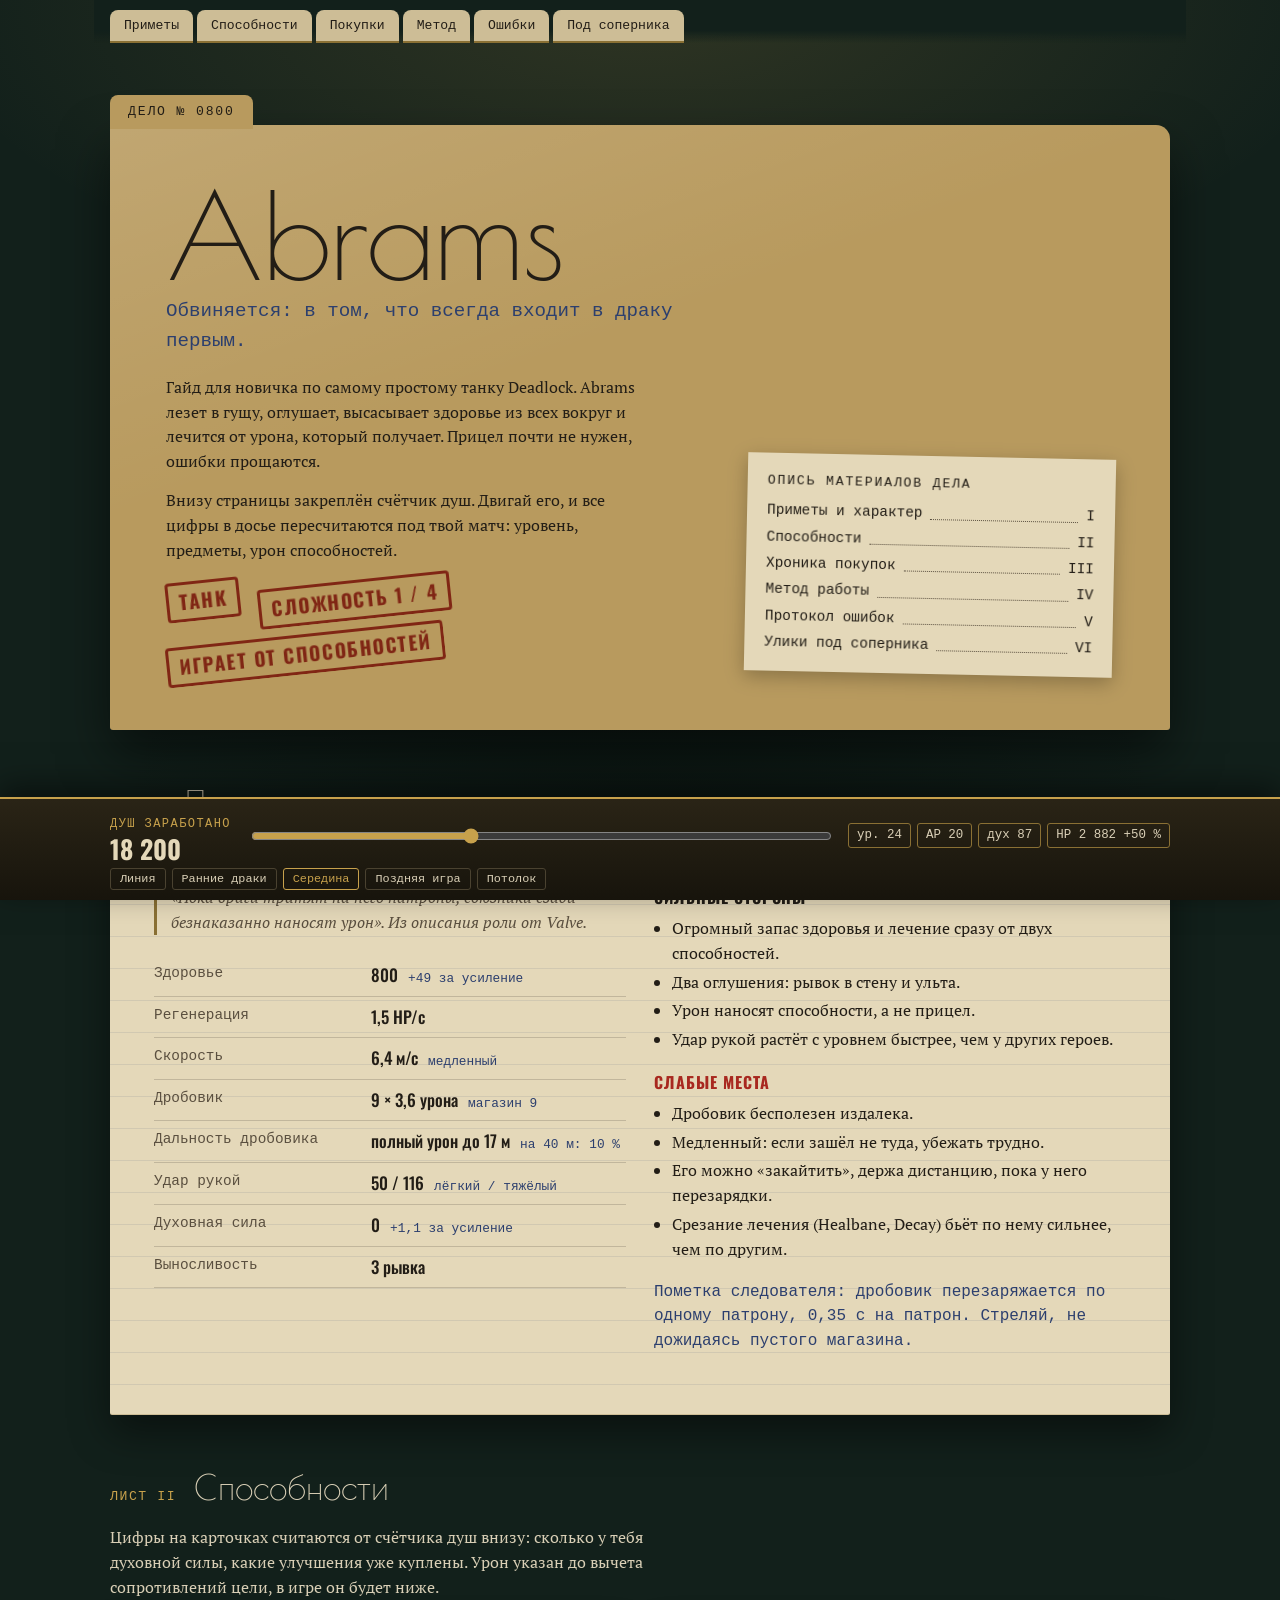
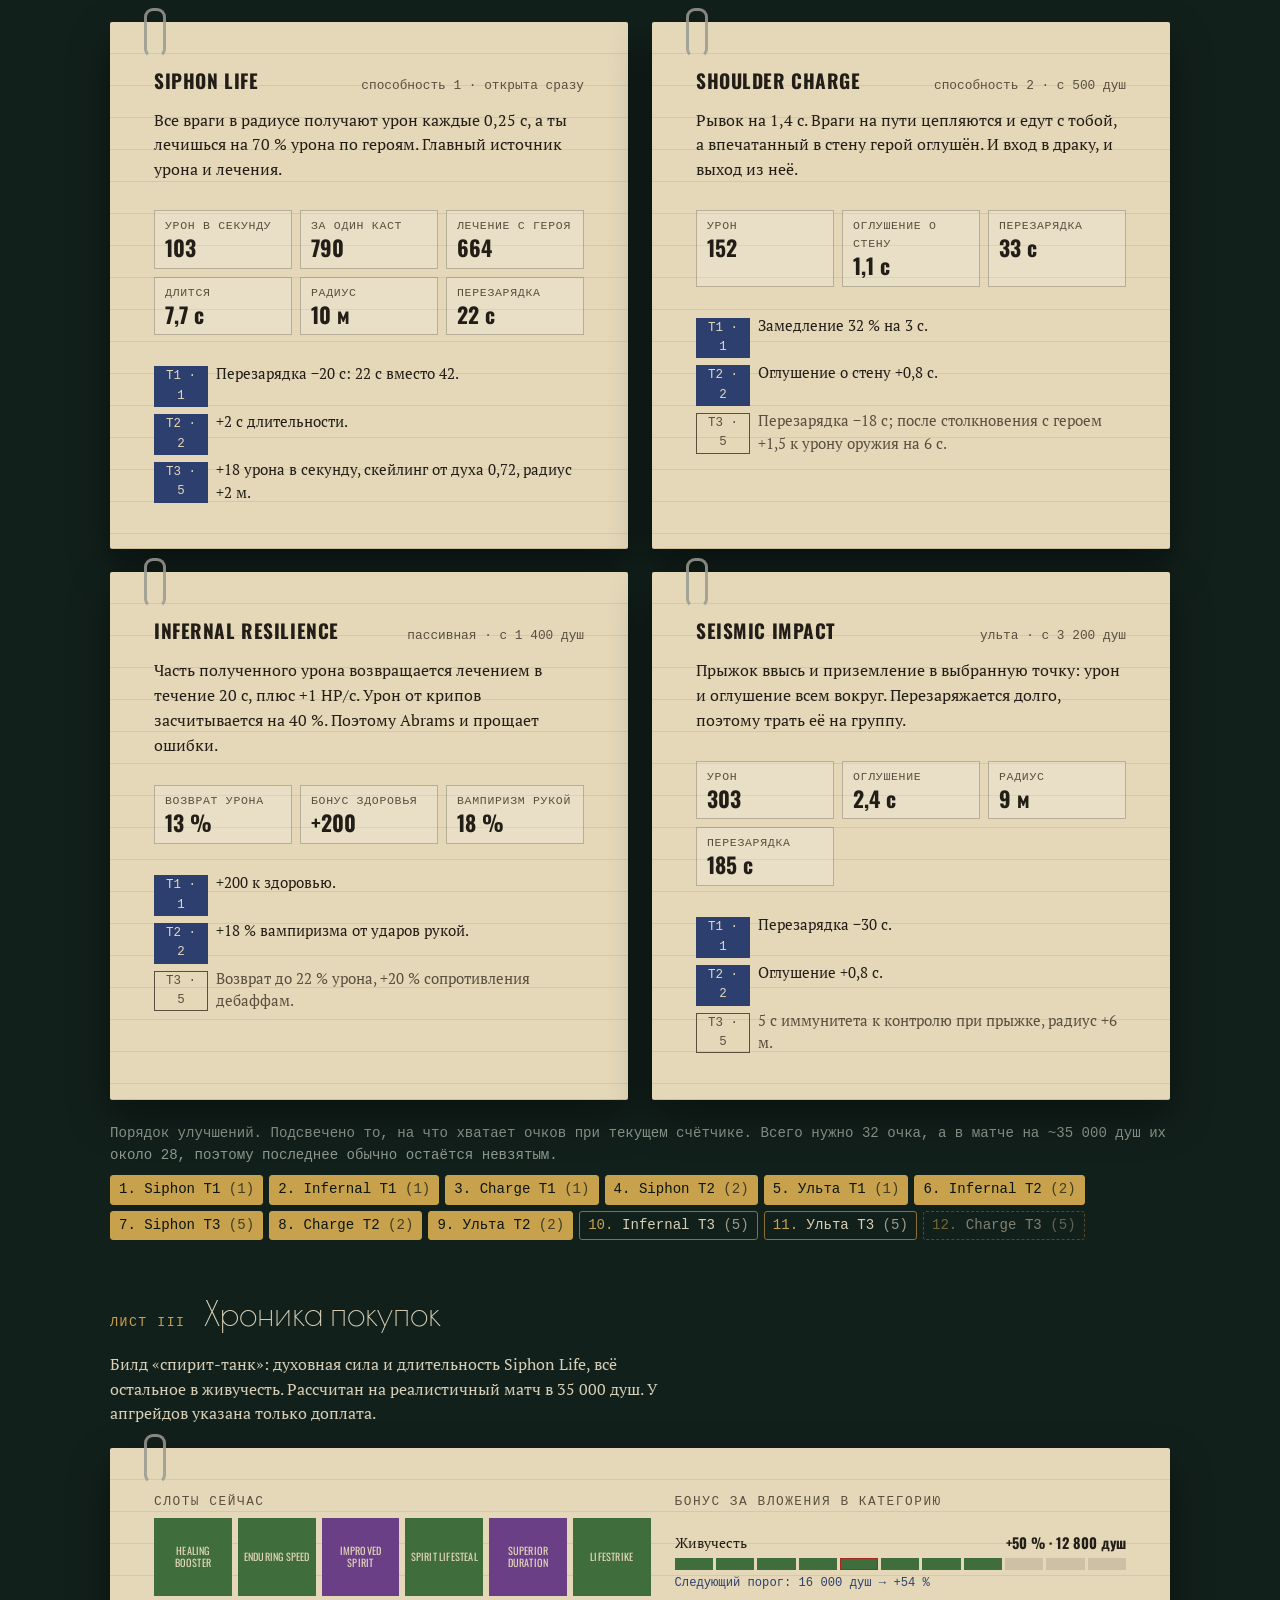
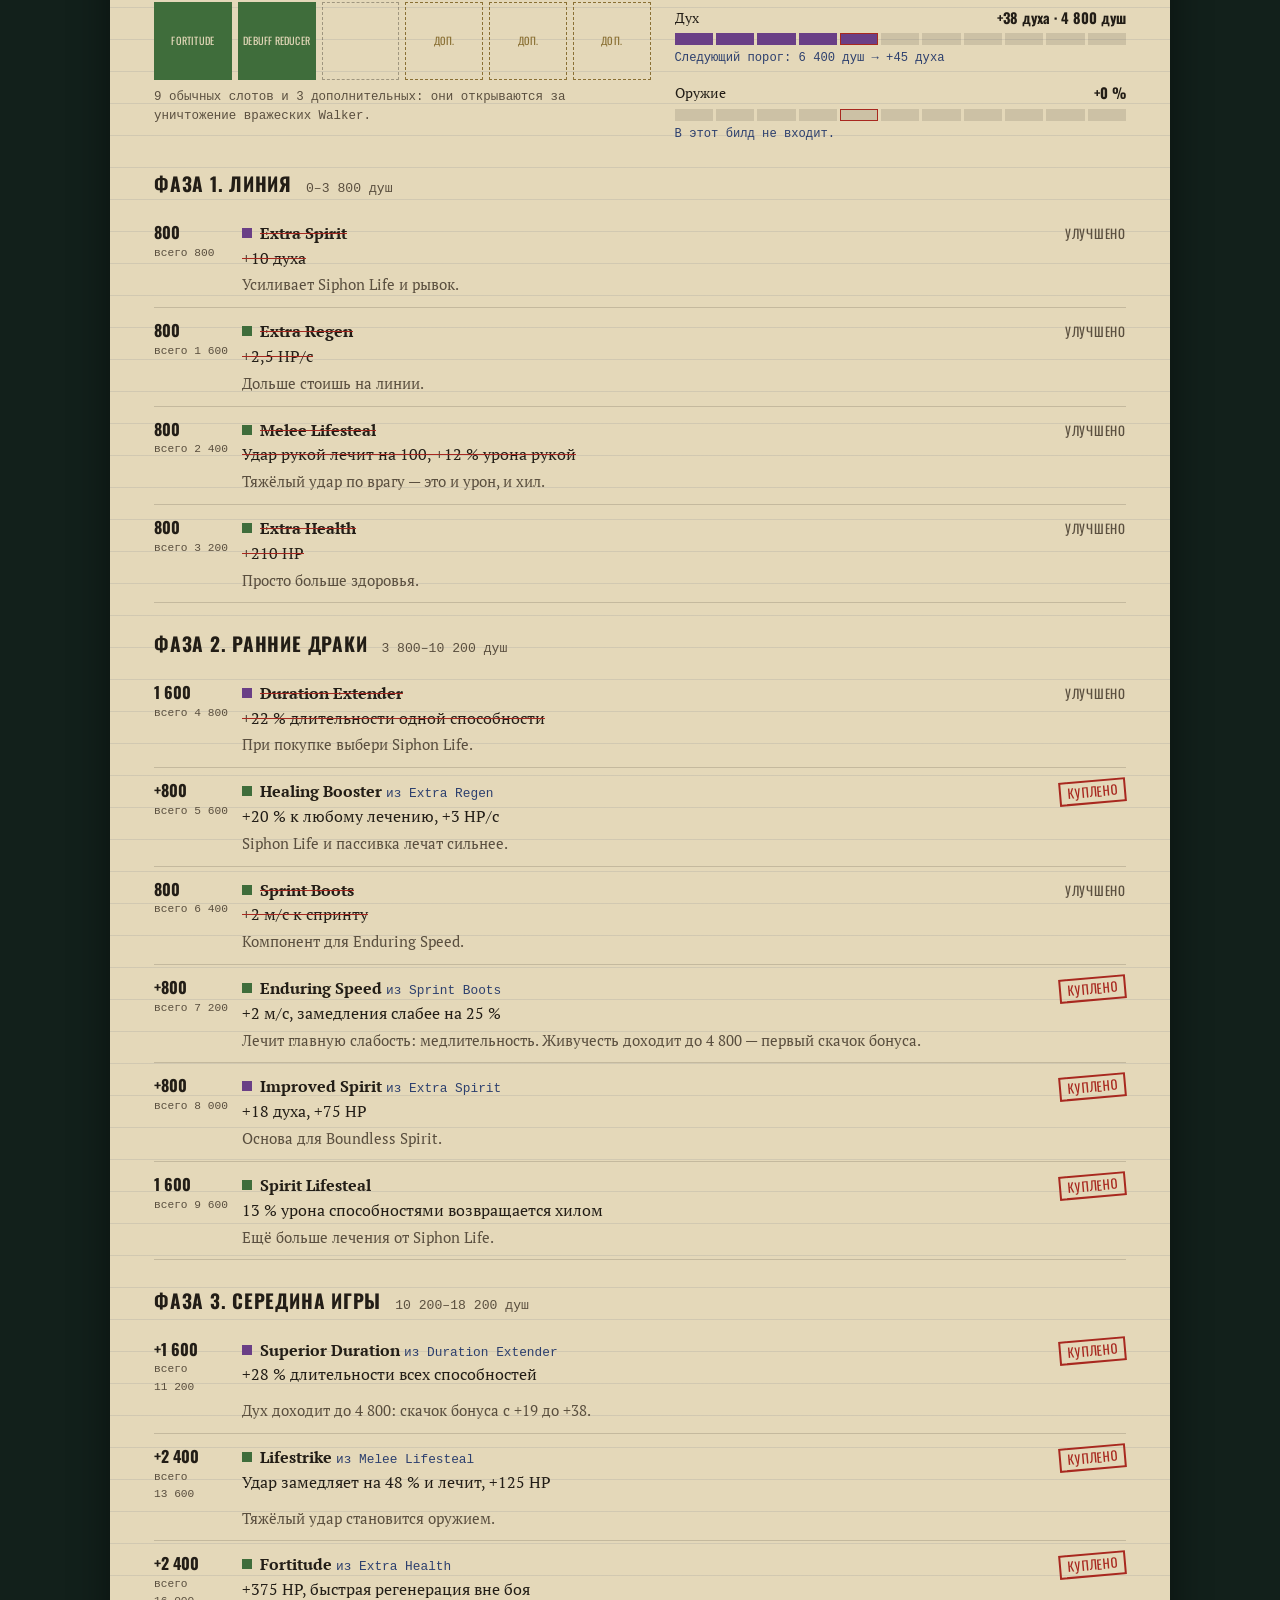
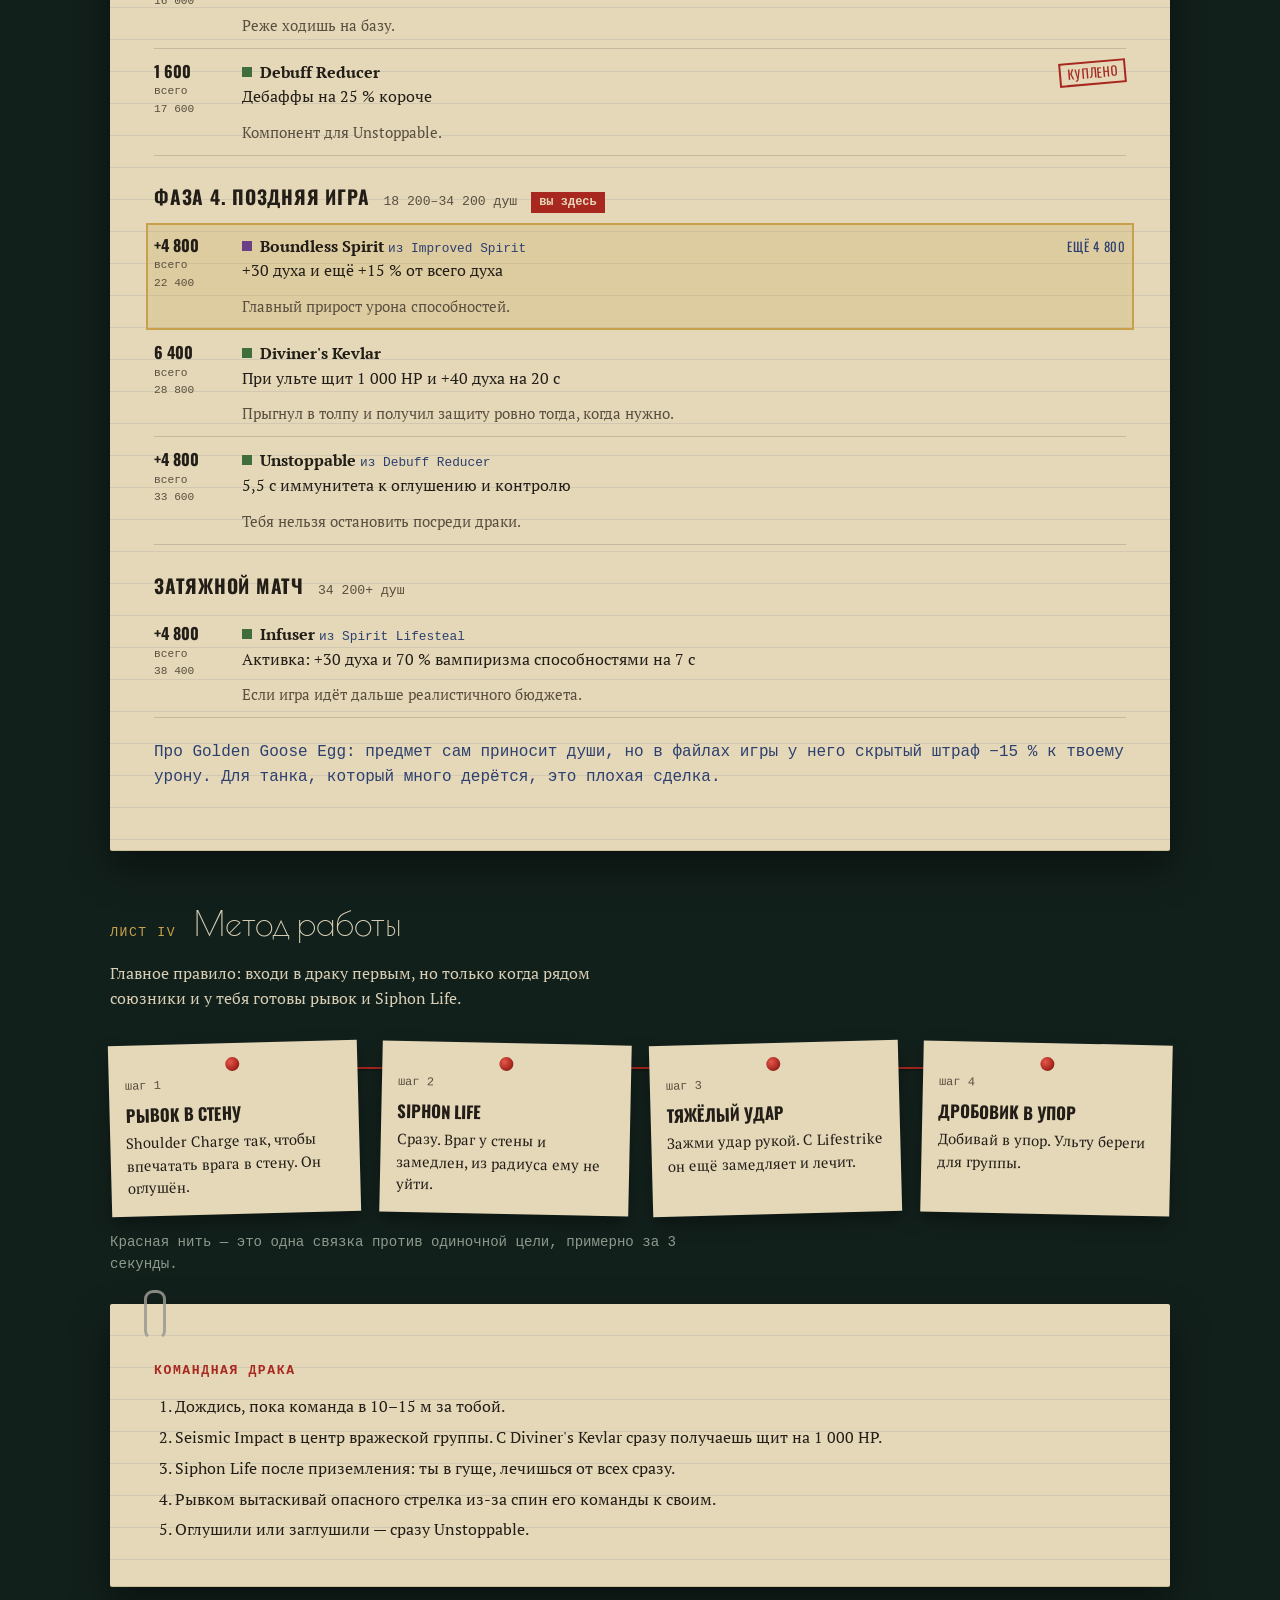
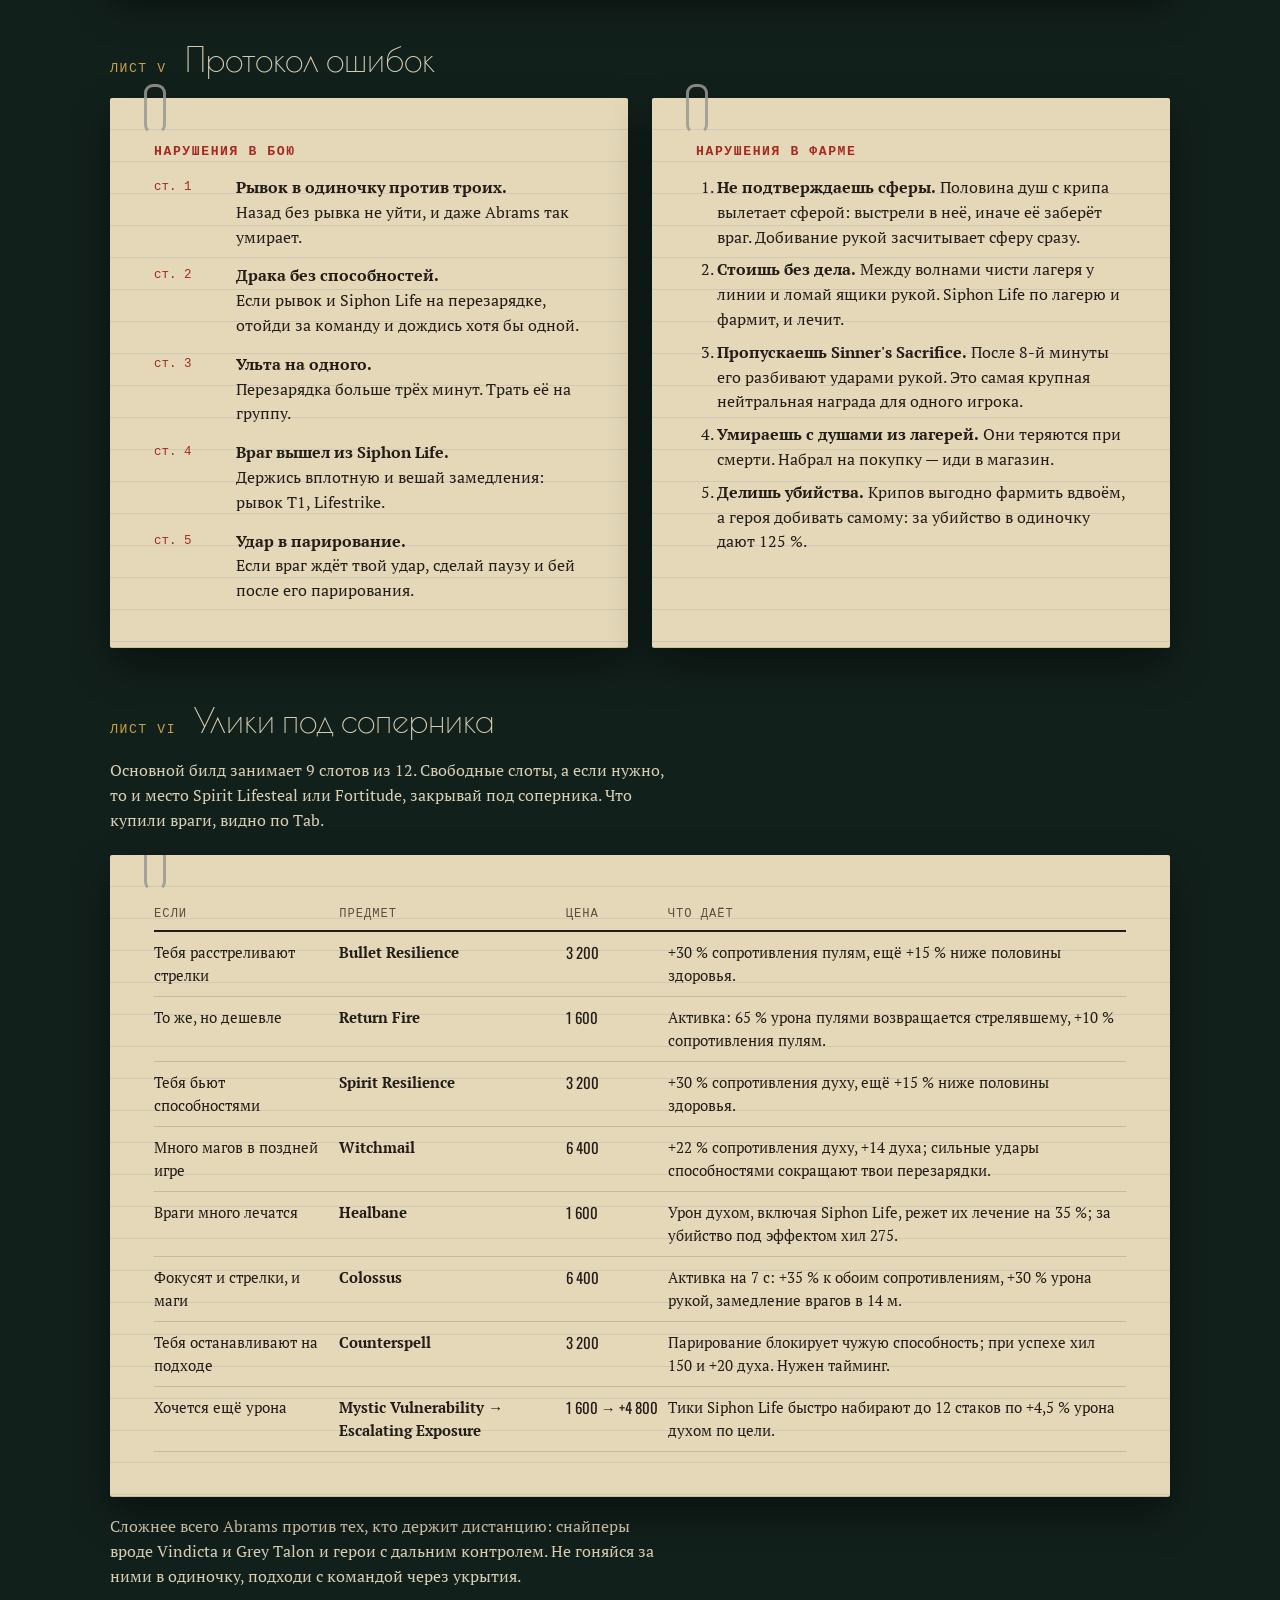
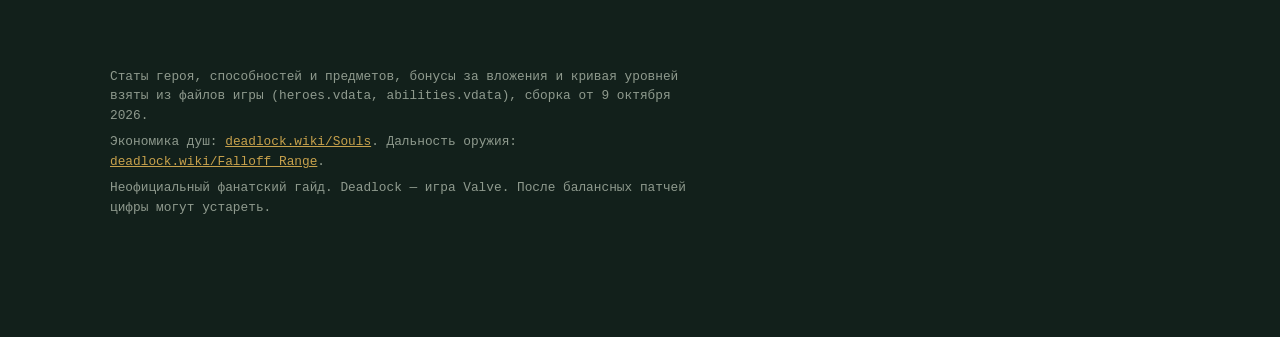
==== index.html @ 861c72a7 "feat: добавить руководство-досье по Абрамсу, настроить деплой" ====
<!doctype html>
<html lang="ru">
<head>
<meta charset="utf-8">
<meta name="viewport" content="width=device-width, initial-scale=1, viewport-fit=cover">
<meta name="description" content="Гайд по Abrams в Deadlock в виде детективного досье: интерактивный счётчик душ пересчитывает уровень, предметы и урон способностей.">
<style>html{color-scheme:dark}body{margin:0;font-family:system-ui,sans-serif;font-size:14px}img{max-width:100%}[hidden]{display:none!important}:root{padding-top:env(safe-area-inset-top,0px);padding-bottom:env(safe-area-inset-bottom,0px)}</style>
<title>Досье Abrams</title>
<link rel="preconnect" href="https://fonts.googleapis.com">
<link rel="preconnect" href="https://fonts.gstatic.com" crossorigin>
<link rel="stylesheet" href="https://fonts.googleapis.com/css2?family=Poiret+One&family=Oswald:wght@500;700&family=PT+Serif:ital,wght@0,400;0,700;1,400&family=PT+Mono&display=swap">
<style>
/* Layout: a detective's case file lying on a green felt desk at night. Paper sheets carry the content,
   a brass soul counter is pinned to the bottom edge and drives every number on the page. */
:root {
  color-scheme: dark;
  --felt: #12201b;          /* desk felt */
  --felt-deep: #0b1511;
  --paper: #e4d8b9;         /* manila sheet */
  --paper-edge: #cdbd96;
  --ink: #221d16;           /* typewriter ink */
  --ink-soft: #5a4f3f;
  --carbon: #2c3f6e;        /* carbon-copy blue for typed notes */
  --stamp: #a8281f;         /* rubber-stamp red */
  --brass: #c7a14c;         /* lamp brass */
  --brass-dim: #8a7034;
  --on-felt: #d9cfb6;
  --on-felt-dim: #8f9a8e;
  --vit: #3f6d3b;           /* vitality items */
  --spi: #6a3f86;           /* spirit items */
  --wpn: #b0601e;           /* weapon items */
  --font-display: "Poiret One", "Didot", "Bodoni 72", Georgia, serif;
  --font-stamp: "Oswald", "Arial Narrow", Impact, sans-serif;
  --font-body: "PT Serif", Georgia, "Times New Roman", serif;
  --font-type: "PT Mono", "Courier New", ui-monospace, monospace;
  --step--1: 0.82rem; --step-0: 1rem; --step-1: 1.2rem; --step-2: 1.5rem; --step-3: 2.1rem; --step-4: clamp(3.2rem, 11vw, 7.5rem);
}
* { box-sizing: border-box; }
html { scroll-behavior: smooth; }
body {
  background: var(--felt);
  background-image:
    radial-gradient(ellipse 80% 50% at 50% 0%, rgba(199,161,76,.16), transparent 70%),
    radial-gradient(ellipse at 50% 120%, var(--felt-deep), transparent 60%);
  background-attachment: fixed;
  color: var(--on-felt);
  font-family: var(--font-body);
  font-size: var(--step-0);
  line-height: 1.55;
  padding-inline: 16px;
  padding-block: 0 120px;
}
a { color: inherit; }
:focus-visible { outline: 2px dashed var(--brass); outline-offset: 3px; }
.wrap { max-width: 1060px; margin-inline: auto; display: grid; grid-template-columns: minmax(0, 1fr); gap: 56px; }
.wrap > * { min-width: 0; }

/* ---------- paper ---------- */
.sheet {
  background: var(--paper);
  background-image: repeating-linear-gradient(to bottom, transparent 0 31px, rgba(44,63,110,.10) 31px 32px);
  color: var(--ink);
  padding: clamp(20px, 4vw, 44px);
  border-radius: 2px;
  box-shadow: 0 1px 0 var(--paper-edge), 0 18px 40px rgba(0,0,0,.45);
  position: relative;
  min-width: 0;
}
.sheet::before { /* paper clip */
  content: ""; position: absolute; top: -14px; left: 34px; width: 16px; height: 44px;
  border: 3px solid #9a9a92; border-radius: 9px; border-bottom-color: transparent; opacity: .85;
}
.section-head { display: flex; flex-wrap: wrap; align-items: baseline; gap: 8px 18px; margin-bottom: 18px; }
.section-head h2 {
  font-family: var(--font-display); font-weight: 400; font-size: var(--step-3); line-height: 1.1;
  margin: 0; color: var(--on-felt); text-wrap: balance;
}
.exhibit {
  font-family: var(--font-type); font-size: var(--step--1); letter-spacing: .12em; text-transform: uppercase;
  color: var(--brass);
}
.lede { max-width: 62ch; color: var(--on-felt); margin: 0 0 22px; }
.typed { font-family: var(--font-type); color: var(--carbon); }
.stamp {
  display: inline-block; font-family: var(--font-stamp); font-weight: 700; text-transform: uppercase;
  letter-spacing: .08em; color: var(--stamp); border: 3px solid var(--stamp); padding: 2px 10px;
  border-radius: 4px; transform: rotate(-6deg); mix-blend-mode: multiply; opacity: .9;
}
@media (prefers-reduced-motion: no-preference) {
  .slam { animation: slam .5s cubic-bezier(.2,1.6,.4,1) both; }
  .slam.d2 { animation-delay: .25s; } .slam.d3 { animation-delay: .5s; }
  @keyframes slam { from { transform: rotate(-14deg) scale(1.6); } to { transform: rotate(-6deg) scale(1); } }
}

/* ---------- folder tabs nav ---------- */
.tabs {
  position: sticky; top: env(safe-area-inset-top, 0px); z-index: 5;
  display: flex; gap: 4px; overflow-x: auto; padding-top: 10px; margin-inline: -16px; padding-inline: 16px;
  background: linear-gradient(var(--felt) 70%, transparent);
  scrollbar-width: none;
}
.tabs a {
  flex: none; text-decoration: none; font-family: var(--font-type); font-size: var(--step--1);
  background: var(--paper-edge); color: var(--ink); padding: 6px 14px 5px; border-radius: 8px 8px 0 0;
  border-bottom: 2px solid var(--brass-dim);
}
.tabs a:hover { background: var(--paper); }

/* ---------- hero ---------- */
.hero { padding-top: 26px; }
.folder {
  background: #b89a5e; background-image: linear-gradient(160deg, rgba(255,255,255,.12), transparent 40%);
  color: var(--ink); border-radius: 3px 14px 3px 3px; padding: clamp(22px, 5vw, 56px);
  position: relative; box-shadow: 0 24px 50px rgba(0,0,0,.5);
}
.folder::before {
  content: "ДЕЛО № 0800"; position: absolute; top: -30px; left: 0; background: #b89a5e;
  font-family: var(--font-type); font-size: var(--step--1); letter-spacing: .14em;
  padding: 7px 18px 6px; border-radius: 8px 8px 0 0;
}
.hero-grid { display: grid; grid-template-columns: minmax(0, 1.5fr) minmax(0, 1fr); gap: 28px; align-items: end; }
.hero h1 {
  font-family: var(--font-display); font-weight: 400; font-size: var(--step-4); line-height: .9;
  margin: 0 0 8px; letter-spacing: -.01em;
}
.hero .charge { font-family: var(--font-type); font-size: var(--step-1); margin: 0 0 18px; color: var(--carbon); }
.hero p { max-width: 54ch; margin: 0 0 14px; }
.stamps { display: flex; flex-wrap: wrap; gap: 14px 18px; margin-top: 18px; }
.stamps .stamp { font-size: var(--step-1); }
.opis { background: var(--paper); padding: 18px 20px; box-shadow: 0 6px 18px rgba(0,0,0,.25); transform: rotate(1.2deg); }
.opis h3 { margin: 0 0 8px; font-family: var(--font-type); font-weight: 400; font-size: var(--step--1); letter-spacing: .14em; text-transform: uppercase; }
.opis ol { margin: 0; padding: 0; list-style: none; display: grid; gap: 4px; font-family: var(--font-type); font-size: .9rem; }
.opis li a { display: flex; gap: 8px; text-decoration: none; }
.opis li a span:nth-child(2) { flex: 1; border-bottom: 1px dotted var(--ink-soft); transform: translateY(-5px); }
.opis li a:hover { color: var(--stamp); }

/* ---------- record card ---------- */
.record { display: grid; grid-template-columns: minmax(0, 1fr) minmax(0, 1fr); gap: 28px; }
.stat-table { width: 100%; border-collapse: collapse; font-variant-numeric: tabular-nums; }
.stat-table th, .stat-table td { text-align: left; padding: 7px 0; border-bottom: 1px solid rgba(34,29,22,.18); vertical-align: top; }
.stat-table th { font-family: var(--font-type); font-weight: 400; font-size: .9rem; color: var(--ink-soft); width: 46%; }
.stat-table td { font-family: var(--font-stamp); font-weight: 500; font-size: 1.05rem; }
.stat-table td small { font-family: var(--font-type); font-weight: 400; color: var(--carbon); font-size: .8rem; margin-left: 6px; }
.traits h3 { font-family: var(--font-stamp); text-transform: uppercase; letter-spacing: .06em; font-size: var(--step-0); margin: 0 0 6px; }
.traits ul { margin: 0 0 18px; padding-left: 1.1em; }
.traits li { margin-bottom: 4px; }
.traits .minus h3 { color: var(--stamp); }
.quote { font-style: italic; border-left: 3px solid var(--brass-dim); padding-left: 14px; margin: 0 0 20px; color: var(--ink-soft); }

/* ---------- abilities ---------- */
.abilities { display: grid; grid-template-columns: repeat(2, minmax(0, 1fr)); gap: 24px; }
.ab { display: grid; gap: 12px; align-content: start; }
.ab header { display: flex; justify-content: space-between; align-items: baseline; gap: 10px; flex-wrap: wrap; }
.ab h3 { margin: 0; font-family: var(--font-stamp); font-weight: 700; text-transform: uppercase; font-size: var(--step-1); letter-spacing: .03em; }
.ab .key { font-family: var(--font-type); font-size: .8rem; color: var(--ink-soft); }
.ab p { margin: 0; }
.ab.locked { filter: grayscale(.8); opacity: .62; }
.readout { display: grid; grid-template-columns: repeat(auto-fit, minmax(110px, 1fr)); gap: 8px; }
.readout div { border: 1px solid rgba(34,29,22,.25); padding: 6px 10px 7px; background: rgba(255,255,255,.18); }
.readout dt { font-family: var(--font-type); font-size: .72rem; color: var(--ink-soft); text-transform: uppercase; letter-spacing: .06em; }
.readout dd { margin: 0; font-family: var(--font-stamp); font-weight: 700; font-size: 1.35rem; font-variant-numeric: tabular-nums; line-height: 1.2; }
.tiers { list-style: none; margin: 0; padding: 0; display: grid; gap: 4px; font-size: .92rem; }
.tiers li { display: grid; grid-template-columns: 54px minmax(0, 1fr); gap: 8px; align-items: baseline; }
.tiers .t { font-family: var(--font-type); font-size: .78rem; border: 1px solid var(--ink-soft); text-align: center; padding: 0 4px; color: var(--ink-soft); }
.tiers li.on .t { background: var(--carbon); border-color: var(--carbon); color: var(--paper); }
.tiers li.on { color: var(--ink); } .tiers li:not(.on) { color: var(--ink-soft); }
.ap-order { margin-top: 24px; font-family: var(--font-type); font-size: .88rem; color: var(--on-felt-dim); }
.ap-order ol { display: flex; flex-wrap: wrap; gap: 6px; list-style: none; padding: 0; margin: 8px 0 0; counter-reset: ap; }
.ap-order li { counter-increment: ap; border: 1px solid var(--brass-dim); padding: 3px 8px; border-radius: 3px; color: var(--on-felt); }
.ap-order li::before { content: counter(ap) ". "; color: var(--brass); }
.ap-order li.done { background: var(--brass); color: var(--felt-deep); border-color: var(--brass); }
.ap-order li.done::before { color: var(--felt-deep); }
.ap-order li.skip { opacity: .55; border-style: dashed; }

/* ---------- build ledger ---------- */
.ledger-top { display: grid; grid-template-columns: minmax(0, 1.1fr) minmax(0, 1fr); gap: 24px; margin-bottom: 26px; }
.slots { display: grid; grid-template-columns: repeat(6, minmax(0, 1fr)); gap: 6px; }
.slot {
  aspect-ratio: 1 / 1; max-width: 100%; border: 1.5px dashed rgba(34,29,22,.35); display: grid; place-items: center;
  font-family: var(--font-stamp); font-size: .64rem; line-height: 1.15; text-align: center; padding: 4px;
  text-transform: uppercase; letter-spacing: .02em; color: var(--paper); overflow: hidden; word-break: break-word;
}
.slot.flex { border-color: var(--brass-dim); }
.slot.flex:empty::after { content: "доп."; color: var(--brass-dim); }
.slot.vit { background: var(--vit); border: 0; } .slot.spi { background: var(--spi); border: 0; }
.slots-note { font-family: var(--font-type); font-size: .78rem; color: var(--ink-soft); margin: 8px 0 0; }
.inv { display: grid; gap: 14px; }
.inv h4, .slots-wrap h4 { margin: 0 0 6px; font-family: var(--font-type); font-weight: 400; font-size: .8rem; text-transform: uppercase; letter-spacing: .12em; color: var(--ink-soft); }
.meter-row { display: grid; gap: 4px; }
.meter-row .lbl { display: flex; justify-content: space-between; gap: 8px; font-size: .9rem; flex-wrap: wrap; }
.meter-row .lbl b { font-family: var(--font-stamp); font-variant-numeric: tabular-nums; }
.meter { display: grid; grid-template-columns: repeat(11, minmax(0, 1fr)); gap: 3px; }
.meter i { height: 12px; background: rgba(34,29,22,.12); display: block; }
.meter i.big { outline: 1.5px solid var(--stamp); outline-offset: -1.5px; }
.meter.vit i.on { background: var(--vit); } .meter.spi i.on { background: var(--spi); } .meter.wpn i.on { background: var(--wpn); }
.meter-row .next { font-family: var(--font-type); font-size: .76rem; color: var(--carbon); }
.phase { margin-top: 26px; }
.phase h3 {
  display: flex; flex-wrap: wrap; gap: 6px 14px; align-items: baseline; margin: 0 0 10px;
  font-family: var(--font-stamp); text-transform: uppercase; font-size: var(--step-1); letter-spacing: .04em;
}
.phase h3 span { font-family: var(--font-type); font-weight: 400; font-size: .82rem; text-transform: none; letter-spacing: 0; color: var(--ink-soft); }
.phase.now h3::after { content: "вы здесь"; font-family: var(--font-type); font-size: .75rem; color: var(--paper); background: var(--stamp); padding: 1px 8px; text-transform: none; letter-spacing: 0; }
.buys { list-style: none; margin: 0; padding: 0; display: grid; gap: 0; }
.buy {
  display: grid; grid-template-columns: 74px minmax(0, 1fr) auto; gap: 4px 14px; align-items: baseline;
  padding: 10px 0; border-bottom: 1px solid rgba(34,29,22,.16); position: relative;
}
.buy .cost { font-family: var(--font-stamp); font-weight: 700; font-variant-numeric: tabular-nums; }
.buy .cost small { display: block; font-family: var(--font-type); font-weight: 400; font-size: .7rem; color: var(--ink-soft); }
.buy .name { font-weight: 700; }
.buy .name .cat { display: inline-block; width: 10px; height: 10px; margin-right: 8px; vertical-align: 1px; }
.cat.vit { background: var(--vit); } .cat.spi { background: var(--spi); }
.buy .why { grid-column: 2 / 4; font-size: .92rem; color: var(--ink-soft); }
.buy .mark { font-family: var(--font-stamp); font-size: .8rem; text-transform: uppercase; letter-spacing: .06em; color: var(--ink-soft); }
.buy.owned .mark { color: var(--stamp); border: 2px solid var(--stamp); padding: 0 6px; transform: rotate(-5deg); }
.buy.next { background: rgba(199,161,76,.22); outline: 2px solid var(--brass); outline-offset: -2px; padding-inline: 8px; margin-inline: -8px; }
.buy.next .mark { color: var(--carbon); }
.buy.gone .name { text-decoration: line-through; text-decoration-color: var(--stamp); }

/* ---------- combo board ---------- */
.board { position: relative; display: grid; grid-template-columns: repeat(4, minmax(0, 1fr)); gap: 22px; padding-top: 10px; }
.board::before { /* red string */
  content: ""; position: absolute; left: 6%; right: 6%; top: 34px; height: 0; border-top: 2px solid var(--stamp);
  box-shadow: 0 1px 2px rgba(0,0,0,.4);
}
.note { background: var(--paper); color: var(--ink); padding: 26px 16px 16px; position: relative; box-shadow: 0 8px 18px rgba(0,0,0,.35); min-width: 0; }
.note:nth-child(odd) { transform: rotate(-1.5deg); } .note:nth-child(even) { transform: rotate(1.2deg); }
.note::before { /* pin */
  content: ""; position: absolute; top: 14px; left: 50%; width: 14px; height: 14px; margin-left: -7px; border-radius: 50%;
  background: radial-gradient(circle at 35% 35%, #e6564b, var(--stamp) 60%, #5d140f);
}
.note b { display: block; font-family: var(--font-stamp); text-transform: uppercase; font-size: 1.05rem; margin: 6px 0 4px; }
.note p { margin: 0; font-size: .92rem; }
.note .n { font-family: var(--font-type); font-size: .75rem; color: var(--ink-soft); }
.board-caption { margin: 18px 0 0; font-family: var(--font-type); font-size: .88rem; color: var(--on-felt-dim); max-width: 70ch; }
.teamfight { margin-top: 28px; }
.teamfight ol { margin: 8px 0 0; padding-left: 1.3em; display: grid; gap: 6px; }

/* ---------- protocol & table ---------- */
.protocol { list-style: none; margin: 0; padding: 0; display: grid; gap: 14px; }
.protocol li { display: grid; grid-template-columns: 70px minmax(0, 1fr); gap: 12px; }
.protocol .art { font-family: var(--font-type); font-size: .78rem; color: var(--stamp); padding-top: 3px; }
.protocol b { display: block; }
.farm { margin: 0; padding-left: 1.3em; display: grid; gap: 8px; }
.two { display: grid; grid-template-columns: minmax(0, 1fr) minmax(0, 1fr); gap: 24px; }
.scroll { overflow-x: auto; }
.evid { width: 100%; min-width: 560px; border-collapse: collapse; font-size: .93rem; }
.evid th { text-align: left; font-family: var(--font-type); font-weight: 400; font-size: .76rem; text-transform: uppercase; letter-spacing: .08em; color: var(--ink-soft); border-bottom: 2px solid var(--ink); padding: 6px 10px 6px 0; }
.evid td { padding: 9px 10px 9px 0; border-bottom: 1px solid rgba(34,29,22,.16); vertical-align: top; }
.evid td:nth-child(3) { font-family: var(--font-stamp); font-variant-numeric: tabular-nums; white-space: nowrap; }
.evid td:nth-child(2) { font-weight: 700; }
footer { font-family: var(--font-type); font-size: .8rem; color: var(--on-felt-dim); display: grid; gap: 6px; max-width: 75ch; }
footer a { color: var(--brass); }

/* ---------- soul counter ---------- */
.counter {
  position: fixed; left: 0; right: 0; bottom: 0; z-index: 10;
  padding: 10px 16px calc(10px + env(safe-area-inset-bottom, 0px));
  background: linear-gradient(#2a2416, #17140c); border-top: 2px solid var(--brass);
  box-shadow: 0 -10px 30px rgba(0,0,0,.5); color: var(--on-felt);
}
.counter-in { max-width: 1060px; margin-inline: auto; display: grid; grid-template-columns: auto minmax(0, 1fr) auto; gap: 6px 18px; align-items: center; }
.counter label { font-family: var(--font-type); font-size: .75rem; text-transform: uppercase; letter-spacing: .12em; color: var(--brass); }
.counter output { display: block; font-family: var(--font-stamp); font-weight: 700; font-size: 1.6rem; font-variant-numeric: tabular-nums; color: var(--paper); line-height: 1.1; }
.counter input[type=range] { width: 100%; accent-color: var(--brass); }
.chips { display: flex; gap: 6px; flex-wrap: wrap; justify-content: flex-end; }
.chip { font-family: var(--font-type); font-size: .78rem; border: 1px solid var(--brass-dim); padding: 2px 8px; border-radius: 3px; white-space: nowrap; font-variant-numeric: tabular-nums; }
.presets { grid-column: 1 / -1; display: flex; gap: 6px; flex-wrap: wrap; }
.presets button {
  font-family: var(--font-type); font-size: .74rem; background: transparent; color: var(--on-felt); border: 1px solid #4a4230;
  padding: 3px 9px; border-radius: 3px; cursor: pointer;
}
.presets button:hover, .presets button[aria-pressed=true] { border-color: var(--brass); color: var(--brass); }
.kevlar { display: inline-flex; align-items: center; gap: 6px; font-family: var(--font-type); font-size: .74rem; color: var(--on-felt); margin-left: auto; }
.kevlar[hidden] { display: none !important; }

@media (max-width: 820px) {
  .hero-grid, .record, .abilities, .ledger-top, .two { grid-template-columns: minmax(0, 1fr); }
  .opis { transform: none; }
  .stamps .stamp { font-size: var(--step-0); }
  .board { grid-template-columns: minmax(0, 1fr); padding-left: 26px; }
  .board::before { left: 8px; right: auto; top: 0; bottom: 0; height: auto; border-top: 0; border-left: 2px solid var(--stamp); }
  .note, .note:nth-child(odd), .note:nth-child(even) { transform: none; }
  .note::before { left: -26px; top: 22px; margin-left: 0; }
  .counter-in { grid-template-columns: auto minmax(0, 1fr); }
  .chips { grid-column: 1 / -1; justify-content: flex-start; }
  .slots { grid-template-columns: repeat(4, minmax(0, 1fr)); }
  .buy { grid-template-columns: 62px minmax(0, 1fr) auto; }
  body { padding-block-end: 190px; }
}
</style>
</head>
<body>
<div class="wrap">
  <nav class="tabs" aria-label="Разделы досье">
    <a href="#primety">Приметы</a>
    <a href="#pokazaniya">Способности</a>
    <a href="#hronika">Покупки</a>
    <a href="#metod">Метод</a>
    <a href="#protokol">Ошибки</a>
    <a href="#uliki">Под соперника</a>
  </nav>

  <header class="hero">
    <div class="folder">
      <div class="hero-grid">
        <div>
          <h1>Abrams</h1>
          <p class="charge">Обвиняется: в том, что всегда входит в драку первым.</p>
          <p>Гайд для новичка по самому простому танку Deadlock. Abrams лезет в гущу, оглушает, высасывает здоровье из всех вокруг и лечится от урона, который получает. Прицел почти не нужен, ошибки прощаются.</p>
          <p>Внизу страницы закреплён счётчик душ. Двигай его, и все цифры в досье пересчитаются под твой матч: уровень, предметы, урон способностей.</p>
          <div class="stamps">
            <span class="stamp slam">Танк</span>
            <span class="stamp slam d2">Сложность 1 / 4</span>
            <span class="stamp slam d3">Играет от способностей</span>
          </div>
        </div>
        <aside class="opis">
          <h3>Опись материалов дела</h3>
          <ol>
            <li><a href="#primety"><span>Приметы и характер</span><span></span><span>I</span></a></li>
            <li><a href="#pokazaniya"><span>Способности</span><span></span><span>II</span></a></li>
            <li><a href="#hronika"><span>Хроника покупок</span><span></span><span>III</span></a></li>
            <li><a href="#metod"><span>Метод работы</span><span></span><span>IV</span></a></li>
            <li><a href="#protokol"><span>Протокол ошибок</span><span></span><span>V</span></a></li>
            <li><a href="#uliki"><span>Улики под соперника</span><span></span><span>VI</span></a></li>
          </ol>
        </aside>
      </div>
    </div>
  </header>

  <section id="primety">
    <div class="section-head"><span class="exhibit">Лист I</span><h2>Приметы и характер</h2></div>
    <div class="sheet record">
      <div>
        <p class="quote">«Пока враги тратят на него патроны, союзники сзади безнаказанно наносят урон». Из описания роли от Valve.</p>
        <table class="stat-table">
          <tbody>
            <tr><th>Здоровье</th><td>800 <small>+49 за усиление</small></td></tr>
            <tr><th>Регенерация</th><td>1,5 HP/с</td></tr>
            <tr><th>Скорость</th><td>6,4 м/с <small>медленный</small></td></tr>
            <tr><th>Дробовик</th><td>9 × 3,6 урона <small>магазин 9</small></td></tr>
            <tr><th>Дальность дробовика</th><td>полный урон до 17 м <small>на 40 м: 10 %</small></td></tr>
            <tr><th>Удар рукой</th><td>50 / 116 <small>лёгкий / тяжёлый</small></td></tr>
            <tr><th>Духовная сила</th><td>0 <small>+1,1 за усиление</small></td></tr>
            <tr><th>Выносливость</th><td>3 рывка</td></tr>
          </tbody>
        </table>
      </div>
      <div class="traits">
        <h3>Сильные стороны</h3>
        <ul>
          <li>Огромный запас здоровья и лечение сразу от двух способностей.</li>
          <li>Два оглушения: рывок в стену и ульта.</li>
          <li>Урон наносят способности, а не прицел.</li>
          <li>Удар рукой растёт с уровнем быстрее, чем у других героев.</li>
        </ul>
        <div class="minus">
          <h3>Слабые места</h3>
          <ul>
            <li>Дробовик бесполезен издалека.</li>
            <li>Медленный: если зашёл не туда, убежать трудно.</li>
            <li>Его можно «закайтить», держа дистанцию, пока у него перезарядки.</li>
            <li>Срезание лечения (Healbane, Decay) бьёт по нему сильнее, чем по другим.</li>
          </ul>
        </div>
        <p class="typed">Пометка следователя: дробовик перезаряжается по одному патрону, 0,35 с на патрон. Стреляй, не дожидаясь пустого магазина.</p>
      </div>
    </div>
  </section>

  <section id="pokazaniya">
    <div class="section-head"><span class="exhibit">Лист II</span><h2>Способности</h2></div>
    <p class="lede">Цифры на карточках считаются от счётчика душ внизу: сколько у тебя духовной силы, какие улучшения уже куплены. Урон указан до вычета сопротивлений цели, в игре он будет ниже.</p>
    <div class="abilities">
      <article class="sheet ab" id="ab-siphon">
        <header><h3>Siphon Life</h3><span class="key">способность 1 · открыта сразу</span></header>
        <p>Все враги в радиусе получают урон каждые 0,25 с, а ты лечишься на 70 % урона по героям. Главный источник урона и лечения.</p>
        <dl class="readout">
          <div><dt>Урон в секунду</dt><dd data-o="s-dps">—</dd></div>
          <div><dt>За один каст</dt><dd data-o="s-total">—</dd></div>
          <div><dt>Лечение с героя</dt><dd data-o="s-heal">—</dd></div>
          <div><dt>Длится</dt><dd data-o="s-dur">—</dd></div>
          <div><dt>Радиус</dt><dd data-o="s-rad">—</dd></div>
          <div><dt>Перезарядка</dt><dd data-o="s-cd">—</dd></div>
        </dl>
        <ul class="tiers">
          <li data-t="S1"><span class="t">T1 · 1</span><span>Перезарядка −20 с: 22 с вместо 42.</span></li>
          <li data-t="S2"><span class="t">T2 · 2</span><span>+2 с длительности.</span></li>
          <li data-t="S3"><span class="t">T3 · 5</span><span>+18 урона в секунду, скейлинг от духа 0,72, радиус +2 м.</span></li>
        </ul>
      </article>
      <article class="sheet ab" id="ab-charge">
        <header><h3>Shoulder Charge</h3><span class="key">способность 2 · с 500 душ</span></header>
        <p>Рывок на 1,4 с. Враги на пути цепляются и едут с тобой, а впечатанный в стену герой оглушён. И вход в драку, и выход из неё.</p>
        <dl class="readout">
          <div><dt>Урон</dt><dd data-o="c-dmg">—</dd></div>
          <div><dt>Оглушение о стену</dt><dd data-o="c-stun">—</dd></div>
          <div><dt>Перезарядка</dt><dd data-o="c-cd">—</dd></div>
        </dl>
        <ul class="tiers">
          <li data-t="C1"><span class="t">T1 · 1</span><span>Замедление 32 % на 3 с.</span></li>
          <li data-t="C2"><span class="t">T2 · 2</span><span>Оглушение о стену +0,8 с.</span></li>
          <li data-t="C3"><span class="t">T3 · 5</span><span>Перезарядка −18 с; после столкновения с героем +1,5 к урону оружия на 6 с.</span></li>
        </ul>
      </article>
      <article class="sheet ab" id="ab-infernal">
        <header><h3>Infernal Resilience</h3><span class="key">пассивная · с 1 400 душ</span></header>
        <p>Часть полученного урона возвращается лечением в течение 20 с, плюс +1 HP/с. Урон от крипов засчитывается на 40 %. Поэтому Abrams и прощает ошибки.</p>
        <dl class="readout">
          <div><dt>Возврат урона</dt><dd data-o="i-pct">—</dd></div>
          <div><dt>Бонус здоровья</dt><dd data-o="i-hp">—</dd></div>
          <div><dt>Вампиризм рукой</dt><dd data-o="i-ls">—</dd></div>
        </dl>
        <ul class="tiers">
          <li data-t="I1"><span class="t">T1 · 1</span><span>+200 к здоровью.</span></li>
          <li data-t="I2"><span class="t">T2 · 2</span><span>+18 % вампиризма от ударов рукой.</span></li>
          <li data-t="I3"><span class="t">T3 · 5</span><span>Возврат до 22 % урона, +20 % сопротивления дебаффам.</span></li>
        </ul>
      </article>
      <article class="sheet ab" id="ab-ult">
        <header><h3>Seismic Impact</h3><span class="key">ульта · с 3 200 душ</span></header>
        <p>Прыжок ввысь и приземление в выбранную точку: урон и оглушение всем вокруг. Перезаряжается долго, поэтому трать её на группу.</p>
        <dl class="readout">
          <div><dt>Урон</dt><dd data-o="u-dmg">—</dd></div>
          <div><dt>Оглушение</dt><dd data-o="u-stun">—</dd></div>
          <div><dt>Радиус</dt><dd data-o="u-rad">—</dd></div>
          <div><dt>Перезарядка</dt><dd data-o="u-cd">—</dd></div>
        </dl>
        <ul class="tiers">
          <li data-t="U1"><span class="t">T1 · 1</span><span>Перезарядка −30 с.</span></li>
          <li data-t="U2"><span class="t">T2 · 2</span><span>Оглушение +0,8 с.</span></li>
          <li data-t="U3"><span class="t">T3 · 5</span><span>5 с иммунитета к контролю при прыжке, радиус +6 м.</span></li>
        </ul>
      </article>
    </div>
    <div class="ap-order">
      Порядок улучшений. Подсвечено то, на что хватает очков при текущем счётчике. Всего нужно 32 очка, а в матче на ~35 000 душ их около 28, поэтому последнее обычно остаётся невзятым.
      <ol id="ap-list"></ol>
    </div>
  </section>

  <section id="hronika">
    <div class="section-head"><span class="exhibit">Лист III</span><h2>Хроника покупок</h2></div>
    <p class="lede">Билд «спирит-танк»: духовная сила и длительность Siphon Life, всё остальное в живучесть. Рассчитан на реалистичный матч в 35 000 душ. У апгрейдов указана только доплата.</p>
    <div class="sheet">
      <div class="ledger-top">
        <div class="slots-wrap">
          <h4>Слоты сейчас</h4>
          <div class="slots" id="slots"></div>
          <p class="slots-note">9 обычных слотов и 3 дополнительных: они открываются за уничтожение вражеских Walker.</p>
        </div>
        <div class="inv">
          <h4>Бонус за вложения в категорию</h4>
          <div class="meter-row"><div class="lbl"><span>Живучесть</span><b data-o="v-bonus">—</b></div><div class="meter vit" data-meter="vit"></div><div class="next" data-o="v-next"></div></div>
          <div class="meter-row"><div class="lbl"><span>Дух</span><b data-o="sp-bonus">—</b></div><div class="meter spi" data-meter="spi"></div><div class="next" data-o="sp-next"></div></div>
          <div class="meter-row"><div class="lbl"><span>Оружие</span><b>+0 %</b></div><div class="meter wpn" data-meter="wpn"></div><div class="next">В этот билд не входит.</div></div>
        </div>
      </div>
      <div id="phases"></div>
      <p class="typed" style="margin-top:22px">Про Golden Goose Egg: предмет сам приносит души, но в файлах игры у него скрытый штраф −15 % к твоему урону. Для танка, который много дерётся, это плохая сделка.</p>
    </div>
  </section>

  <section id="metod">
    <div class="section-head"><span class="exhibit">Лист IV</span><h2>Метод работы</h2></div>
    <p class="lede">Главное правило: входи в драку первым, но только когда рядом союзники и у тебя готовы рывок и Siphon Life.</p>
    <div class="board" role="list">
      <div class="note" role="listitem"><span class="n">шаг 1</span><b>Рывок в стену</b><p>Shoulder Charge так, чтобы впечатать врага в стену. Он оглушён.</p></div>
      <div class="note" role="listitem"><span class="n">шаг 2</span><b>Siphon Life</b><p>Сразу. Враг у стены и замедлен, из радиуса ему не уйти.</p></div>
      <div class="note" role="listitem"><span class="n">шаг 3</span><b>Тяжёлый удар</b><p>Зажми удар рукой. С Lifestrike он ещё замедляет и лечит.</p></div>
      <div class="note" role="listitem"><span class="n">шаг 4</span><b>Дробовик в упор</b><p>Добивай в упор. Ульту береги для группы.</p></div>
    </div>
    <p class="board-caption">Красная нить — это одна связка против одиночной цели, примерно за 3 секунды.</p>
    <div class="sheet teamfight">
      <h3 class="exhibit" style="color:var(--stamp)">Командная драка</h3>
      <ol>
        <li>Дождись, пока команда в 10–15 м за тобой.</li>
        <li>Seismic Impact в центр вражеской группы. С Diviner's Kevlar сразу получаешь щит на 1 000 HP.</li>
        <li>Siphon Life после приземления: ты в гуще, лечишься от всех сразу.</li>
        <li>Рывком вытаскивай опасного стрелка из-за спин его команды к своим.</li>
        <li>Оглушили или заглушили — сразу Unstoppable.</li>
      </ol>
    </div>
  </section>

  <section id="protokol">
    <div class="section-head"><span class="exhibit">Лист V</span><h2>Протокол ошибок</h2></div>
    <div class="two">
      <div class="sheet">
        <h3 class="exhibit" style="color:var(--stamp);margin-top:0">Нарушения в бою</h3>
        <ol class="protocol">
          <li><span class="art">ст. 1</span><div><b>Рывок в одиночку против троих.</b>Назад без рывка не уйти, и даже Abrams так умирает.</div></li>
          <li><span class="art">ст. 2</span><div><b>Драка без способностей.</b>Если рывок и Siphon Life на перезарядке, отойди за команду и дождись хотя бы одной.</div></li>
          <li><span class="art">ст. 3</span><div><b>Ульта на одного.</b>Перезарядка больше трёх минут. Трать её на группу.</div></li>
          <li><span class="art">ст. 4</span><div><b>Враг вышел из Siphon Life.</b>Держись вплотную и вешай замедления: рывок T1, Lifestrike.</div></li>
          <li><span class="art">ст. 5</span><div><b>Удар в парирование.</b>Если враг ждёт твой удар, сделай паузу и бей после его парирования.</div></li>
        </ol>
      </div>
      <div class="sheet">
        <h3 class="exhibit" style="color:var(--stamp);margin-top:0">Нарушения в фарме</h3>
        <ol class="farm">
          <li><b>Не подтверждаешь сферы.</b> Половина душ с крипа вылетает сферой: выстрели в неё, иначе её заберёт враг. Добивание рукой засчитывает сферу сразу.</li>
          <li><b>Стоишь без дела.</b> Между волнами чисти лагеря у линии и ломай ящики рукой. Siphon Life по лагерю и фармит, и лечит.</li>
          <li><b>Пропускаешь Sinner's Sacrifice.</b> После 8-й минуты его разбивают ударами рукой. Это самая крупная нейтральная награда для одного игрока.</li>
          <li><b>Умираешь с душами из лагерей.</b> Они теряются при смерти. Набрал на покупку — иди в магазин.</li>
          <li><b>Делишь убийства.</b> Крипов выгодно фармить вдвоём, а героя добивать самому: за убийство в одиночку дают 125 %.</li>
        </ol>
      </div>
    </div>
  </section>

  <section id="uliki">
    <div class="section-head"><span class="exhibit">Лист VI</span><h2>Улики под соперника</h2></div>
    <p class="lede">Основной билд занимает 9 слотов из 12. Свободные слоты, а если нужно, то и место Spirit Lifesteal или Fortitude, закрывай под соперника. Что купили враги, видно по Tab.</p>
    <div class="sheet scroll">
      <table class="evid">
        <thead><tr><th>Если</th><th>Предмет</th><th>Цена</th><th>Что даёт</th></tr></thead>
        <tbody>
          <tr><td>Тебя расстреливают стрелки</td><td>Bullet Resilience</td><td>3 200</td><td>+30 % сопротивления пулям, ещё +15 % ниже половины здоровья.</td></tr>
          <tr><td>То же, но дешевле</td><td>Return Fire</td><td>1 600</td><td>Активка: 65 % урона пулями возвращается стрелявшему, +10 % сопротивления пулям.</td></tr>
          <tr><td>Тебя бьют способностями</td><td>Spirit Resilience</td><td>3 200</td><td>+30 % сопротивления духу, ещё +15 % ниже половины здоровья.</td></tr>
          <tr><td>Много магов в поздней игре</td><td>Witchmail</td><td>6 400</td><td>+22 % сопротивления духу, +14 духа; сильные удары способностями сокращают твои перезарядки.</td></tr>
          <tr><td>Враги много лечатся</td><td>Healbane</td><td>1 600</td><td>Урон духом, включая Siphon Life, режет их лечение на 35 %; за убийство под эффектом хил 275.</td></tr>
          <tr><td>Фокусят и стрелки, и маги</td><td>Colossus</td><td>6 400</td><td>Активка на 7 с: +35 % к обоим сопротивлениям, +30 % урона рукой, замедление врагов в 14 м.</td></tr>
          <tr><td>Тебя останавливают на подходе</td><td>Counterspell</td><td>3 200</td><td>Парирование блокирует чужую способность; при успехе хил 150 и +20 духа. Нужен тайминг.</td></tr>
          <tr><td>Хочется ещё урона</td><td>Mystic Vulnerability → Escalating Exposure</td><td>1 600 → +4 800</td><td>Тики Siphon Life быстро набирают до 12 стаков по +4,5 % урона духом по цели.</td></tr>
        </tbody>
      </table>
    </div>
    <p class="lede" style="margin-top:18px">Сложнее всего Abrams против тех, кто держит дистанцию: снайперы вроде Vindicta и Grey Talon и герои с дальним контролем. Не гоняйся за ними в одиночку, подходи с командой через укрытия.</p>
  </section>

  <footer>
    <span>Статы героя, способностей и предметов, бонусы за вложения и кривая уровней взяты из файлов игры (heroes.vdata, abilities.vdata), сборка от 9 октября 2026.</span>
    <span>Экономика душ: <a href="https://deadlock.wiki/Souls" rel="noopener">deadlock.wiki/Souls</a>. Дальность оружия: <a href="https://deadlock.wiki/Falloff_Range" rel="noopener">deadlock.wiki/Falloff_Range</a>.</span>
    <span>Неофициальный фанатский гайд. Deadlock — игра Valve. После балансных патчей цифры могут устареть.</span>
  </footer>
</div>

<div class="counter" role="region" aria-label="Счётчик душ">
  <div class="counter-in">
    <div><label for="souls">Душ заработано</label><output id="souls-out" for="souls">18 200</output></div>
    <input type="range" id="souls" min="0" max="48600" step="100" value="18200" aria-describedby="souls-out">
    <div class="chips"><span class="chip" data-o="lvl">ур. 24</span><span class="chip" data-o="ap">AP 20</span><span class="chip" data-o="sp">дух 81</span><span class="chip" data-o="hp">HP —</span></div>
    <div class="presets" id="presets">
      <button type="button" data-v="3800">Линия</button>
      <button type="button" data-v="10200">Ранние драки</button>
      <button type="button" data-v="18200">Середина</button>
      <button type="button" data-v="34200">Поздняя игра</button>
      <button type="button" data-v="48600">Потолок</button>
      <label class="kevlar" id="kev-wrap" hidden><input type="checkbox" id="kev"> ульта прожата (Kevlar)</label>
    </div>
  </div>
</div>

<script>
(() => {
  // ---- game data (heroes.vdata / abilities.vdata, build of 9 Oct 2026) ----
  const LEVEL_GOLD = [0,200,500,900,1400,2000,2600,3200,3900,4600,5300,6000,6800,7600,8400,9200,10100,11000,11900,12800,13800,14900,16100,17400,18900,20600,22500,24600,26900,29400,32100,35000,38100,41400,44900,48600];
  const UNLOCK_LEVELS = new Set([1,3,5,8]); // other levels from 2 give 1 AP
  const UNLOCK_ORDER = ['S','C','I','U'];
  const INV = {
    vit: [[800,9],[1600,12],[2400,15],[3200,20],[4800,38],[6400,42],[8000,46],[11200,50],[16000,54],[22400,60],[28800,66]],
    spi: [[800,7],[1600,11],[2400,15],[3200,19],[4800,38],[6400,45],[8000,52],[11200,59],[16000,66],[22400,75],[28800,100]],
    wpn: [[800,9],[1600,12],[2400,15],[3200,18],[4800,46],[6400,54],[8000,62],[11200,74],[16000,86],[22400,100],[28800,115]]
  };
  const START = 600;
  const UPG = [['S1',1],['I1',1],['C1',1],['S2',2],['U1',1],['I2',2],['S3',5],['C2',2],['U2',2],['I3',5],['U3',5],['C3',5]];
  const UPG_NAME = {S:'Siphon',C:'Charge',I:'Infernal',U:'Ульта'};
  // items: id, name, full price, category, upgrades-from, spirit, hp, why
  const ITEMS = {
    xs:{n:'Extra Spirit',p:800,c:'spi',sp:10,hp:0},
    xr:{n:'Extra Regen',p:800,c:'vit',sp:0,hp:0},
    ml:{n:'Melee Lifesteal',p:800,c:'vit',sp:0,hp:0},
    xh:{n:'Extra Health',p:800,c:'vit',sp:0,hp:210},
    de:{n:'Duration Extender',p:1600,c:'spi',sp:0,hp:0},
    hb:{n:'Healing Booster',p:1600,c:'vit',from:'xr',sp:0,hp:0},
    sb:{n:'Sprint Boots',p:800,c:'vit',sp:0,hp:0},
    es:{n:'Enduring Speed',p:1600,c:'vit',from:'sb',sp:0,hp:0},
    is:{n:'Improved Spirit',p:1600,c:'spi',from:'xs',sp:18,hp:75},
    sl:{n:'Spirit Lifesteal',p:1600,c:'vit',sp:6,hp:90},
    sd:{n:'Superior Duration',p:3200,c:'spi',from:'de',sp:0,hp:0},
    lf:{n:'Lifestrike',p:3200,c:'vit',from:'ml',sp:0,hp:125},
    ft:{n:'Fortitude',p:3200,c:'vit',from:'xh',sp:0,hp:375},
    dr:{n:'Debuff Reducer',p:1600,c:'vit',sp:0,hp:90},
    bs:{n:'Boundless Spirit',p:6400,c:'spi',from:'is',sp:30,hp:75},
    dk:{n:"Diviner's Kevlar",p:6400,c:'vit',sp:0,hp:0},
    un:{n:'Unstoppable',p:6400,c:'vit',from:'dr',sp:0,hp:125},
    inf:{n:'Infuser',p:6400,c:'vit',from:'sl',sp:6,hp:100}
  };
  const PHASES = [
    {t:'Фаза 1. Линия', r:'0–3 800 душ', buys:[
      ['xs','+10 духа','Усиливает Siphon Life и рывок.'],
      ['xr','+2,5 HP/с','Дольше стоишь на линии.'],
      ['ml','Удар рукой лечит на 100, +12 % урона рукой','Тяжёлый удар по врагу — это и урон, и хил.'],
      ['xh','+210 HP','Просто больше здоровья.']]},
    {t:'Фаза 2. Ранние драки', r:'3 800–10 200 душ', buys:[
      ['de','+22 % длительности одной способности','При покупке выбери Siphon Life.'],
      ['hb','+20 % к любому лечению, +3 HP/с','Siphon Life и пассивка лечат сильнее.'],
      ['sb','+2 м/с к спринту','Компонент для Enduring Speed.'],
      ['es','+2 м/с, замедления слабее на 25 %','Лечит главную слабость: медлительность. Живучесть доходит до 4 800 — первый скачок бонуса.'],
      ['is','+18 духа, +75 HP','Основа для Boundless Spirit.'],
      ['sl','13 % урона способностями возвращается хилом','Ещё больше лечения от Siphon Life.']]},
    {t:'Фаза 3. Середина игры', r:'10 200–18 200 душ', buys:[
      ['sd','+28 % длительности всех способностей','Дух доходит до 4 800: скачок бонуса с +19 до +38.'],
      ['lf','Удар замедляет на 48 % и лечит, +125 HP','Тяжёлый удар становится оружием.'],
      ['ft','+375 HP, быстрая регенерация вне боя','Реже ходишь на базу.'],
      ['dr','Дебаффы на 25 % короче','Компонент для Unstoppable.']]},
    {t:'Фаза 4. Поздняя игра', r:'18 200–34 200 душ', buys:[
      ['bs','+30 духа и ещё +15 % от всего духа','Главный прирост урона способностей.'],
      ['dk','При ульте щит 1 000 HP и +40 духа на 20 с','Прыгнул в толпу и получил защиту ровно тогда, когда нужно.'],
      ['un','5,5 с иммунитета к оглушению и контролю','Тебя нельзя остановить посреди драки.']]},
    {t:'Затяжной матч', r:'34 200+ душ', buys:[
      ['inf','Активка: +30 духа и 70 % вампиризма способностями на 7 с','Если игра идёт дальше реалистичного бюджета.']]}
  ];
  const SEQ = []; PHASES.forEach((ph, pi) => ph.buys.forEach(b => SEQ.push({id:b[0], pi})));
  let cum = 0; const owned0 = new Set();
  SEQ.forEach(s => { const it = ITEMS[s.id]; const add = it.from && owned0.has(it.from) ? it.p - ITEMS[it.from].p : it.p; if (it.from) owned0.delete(it.from); owned0.add(s.id); cum += add; s.add = add; s.cum = cum; s.full = it.p !== add; });

  const fmt = n => Math.round(n).toLocaleString('ru-RU');
  const fmt1 = n => (Math.round(n * 10) / 10).toLocaleString('ru-RU');
  const $ = s => document.querySelector(s);
  const out = (k, v) => document.querySelectorAll(`[data-o="${k}"]`).forEach(e => e.textContent = v);
  const invBonus = (cat, amt) => { let b = 0; for (const [g, v] of INV[cat]) if (amt >= g) b = v; return b; };
  const invNext = (cat, amt) => INV[cat].find(([g]) => amt < g);

  // ---- render static scaffolding ----
  const phasesEl = $('#phases');
  phasesEl.innerHTML = PHASES.map((ph, pi) => `
    <div class="phase" data-phase="${pi}">
      <h3>${ph.t}<span>${ph.r}</span></h3>
      <ul class="buys">${ph.buys.map(([id, what, why]) => {
        const s = SEQ.find(x => x.id === id), it = ITEMS[id];
        return `<li class="buy" data-buy="${id}">
          <span class="cost">${s.full ? '+' : ''}${fmt(s.add)}<small>всего ${fmt(s.cum)}</small></span>
          <span class="name"><i class="cat ${it.c}"></i>${it.n}${it.from ? ` <span class="typed" style="font-weight:400;font-size:.8rem">из ${ITEMS[it.from].n}</span>` : ''}<br><span style="font-weight:400">${what}</span></span>
          <span class="mark"></span>
          <span class="why">${why}</span></li>`; }).join('')}</ul>
    </div>`).join('');
  document.querySelectorAll('[data-meter]').forEach(m => {
    m.innerHTML = INV.vit.map(([g]) => `<i class="${g === 4800 ? 'big' : ''}" title="${fmt(g)} душ"></i>`).join('');
  });
  $('#ap-list').innerHTML = UPG.map(([k, c]) => `<li data-ap="${k}">${UPG_NAME[k[0]]} T${k[1]} <span style="opacity:.7">(${c})</span></li>`).join('');

  const slider = $('#souls'), kev = $('#kev');

  function state(earned) {
    let lvl = 1; LEVEL_GOLD.forEach((g, i) => { if (earned >= g) lvl = i + 1; });
    const boons = lvl - 1;
    const unlocks = []; let apTotal = 0;
    for (let l = 1; l <= lvl; l++) { if (UNLOCK_LEVELS.has(l)) unlocks.push(UNLOCK_ORDER[unlocks.length]); else apTotal++; }
    const have = new Set(); let ap = apTotal;
    for (const [k, c] of UPG) { if (!unlocks.includes(k[0]) || ap < c) break; have.add(k); ap -= c; }
    const budget = earned - START; const owned = new Set(); let spent = 0, nextBuy = null; const gone = new Set();
    for (const s of SEQ) {
      if (budget >= s.cum) { const it = ITEMS[s.id]; if (it.from) { owned.delete(it.from); gone.add(it.from); } owned.add(s.id); spent = s.cum; }
      else { nextBuy = s; break; }
    }
    let vit = 0, spi = 0, flatSp = 0, itemHp = 0;
    owned.forEach(id => { const it = ITEMS[id]; if (it.c === 'vit') vit += it.p; else spi += it.p; flatSp += it.sp; itemHp += it.hp; });
    const kevOn = owned.has('dk') && kev.checked;
    let sp = boons * 1.1 + flatSp + invBonus('spi', spi);
    if (owned.has('bs')) sp *= 1.15;
    if (kevOn) sp += 40;
    const hp = 800 + 49 * boons + itemHp + (have.has('I1') ? 200 : 0);
    return {lvl, boons, unlocks, apTotal, have, owned, gone, spent, nextBuy, vit, spi, sp, kevOn, hp, budget};
  }

  function render() {
    const earned = +slider.value; const s = state(earned);
    $('#souls-out').textContent = fmt(earned);
    out('lvl', `ур. ${s.lvl}`); out('ap', `AP ${s.apTotal}`); out('sp', `дух ${fmt(s.sp)}`); out('hp', `HP ${fmt(s.hp)} +${invBonus('vit', s.vit)} %`);
    $('#kev-wrap').hidden = !s.owned.has('dk');
    document.querySelectorAll('#presets button').forEach(b => b.setAttribute('aria-pressed', String(+b.dataset.v === earned)));

    // abilities
    const H = s.have, sp = s.sp;
    const sDps = (22 + (H.has('S3') ? 18 : 0)) + (0.6 + (H.has('S3') ? 0.12 : 0)) * sp;
    let durPct = s.owned.has('sd') ? 28 : (s.owned.has('de') ? 22 : 0); if (s.kevOn) durPct += 15;
    const sDur = (4 + (H.has('S2') ? 2 : 0)) * (1 + durPct / 100);
    const amp = (s.owned.has('hb') ? 0.2 : 0);
    out('s-dps', fmt(sDps)); out('s-total', fmt(sDps * sDur)); out('s-heal', fmt(sDps * sDur * 0.7 * (1 + amp)));
    out('s-dur', `${fmt1(sDur)} с`); out('s-rad', `${8 + (H.has('S3') ? 2 : 0)} м`); out('s-cd', `${42 - (H.has('S1') ? 20 : 0)} с`);
    out('c-dmg', fmt(30 + 1.4 * sp)); out('c-stun', `${fmt1(0.3 + (H.has('C2') ? 0.8 : 0))} с`); out('c-cd', `${33 - (H.has('C3') ? 18 : 0)} с`);
    out('i-pct', `${13 + (H.has('I3') ? 9 : 0)} %`); out('i-hp', H.has('I1') ? '+200' : '0'); out('i-ls', H.has('I2') ? '18 %' : '0 %');
    const uCd = (215 - (H.has('U1') ? 30 : 0)) * (s.owned.has('dk') ? 0.9 : 1);
    out('u-dmg', fmt(100 + 2.325 * sp)); out('u-stun', `${fmt1(1.6 + (H.has('U2') ? 0.8 : 0))} с`); out('u-rad', `${9 + (H.has('U3') ? 6 : 0)} м`); out('u-cd', `${fmt(uCd)} с`);
    [['ab-siphon','S'],['ab-charge','C'],['ab-infernal','I'],['ab-ult','U']].forEach(([id, k]) => document.getElementById(id).classList.toggle('locked', !s.unlocks.includes(k)));
    document.querySelectorAll('[data-t]').forEach(li => li.classList.toggle('on', H.has(li.dataset.t)));
    document.querySelectorAll('[data-ap]').forEach((li, i) => { li.classList.toggle('done', H.has(li.dataset.ap)); li.classList.toggle('skip', i === UPG.length - 1 && !H.has(li.dataset.ap)); });

    // ledger
    document.querySelectorAll('[data-buy]').forEach(li => {
      const id = li.dataset.buy, own = s.owned.has(id), gone = s.gone.has(id), next = s.nextBuy && s.nextBuy.id === id;
      li.classList.toggle('owned', own); li.classList.toggle('gone', gone); li.classList.toggle('next', !!next);
      li.querySelector('.mark').textContent = own ? 'куплено' : gone ? 'улучшено' : next ? `ещё ${fmt(s.nextBuy.cum - s.budget)}` : '';
    });
    const curPhase = s.nextBuy ? s.nextBuy.pi : PHASES.length - 1;
    document.querySelectorAll('[data-phase]').forEach(p => p.classList.toggle('now', +p.dataset.phase === curPhase));
    const ownedList = SEQ.map(x => x.id).filter(id => s.owned.has(id));
    $('#slots').innerHTML = Array.from({length: 12}, (_, i) => {
      const id = ownedList[i]; const flex = i >= 9 ? ' flex' : '';
      return id ? `<div class="slot ${ITEMS[id].c}${flex}">${ITEMS[id].n}</div>` : `<div class="slot${flex}"></div>`;
    }).join('');
    [['vit', s.vit, 'v'], ['spi', s.spi, 'sp']].forEach(([cat, amt, k]) => {
      const cells = document.querySelectorAll(`[data-meter="${cat}"] i`);
      INV[cat].forEach(([g], i) => cells[i].classList.toggle('on', amt >= g));
      out(`${k}-bonus`, cat === 'vit' ? `+${invBonus(cat, amt)} % · ${fmt(amt)} душ` : `+${invBonus(cat, amt)} духа · ${fmt(amt)} душ`);
      const nx = invNext(cat, amt);
      out(`${k}-next`, nx ? `Следующий порог: ${fmt(nx[0])} душ → ${cat === 'vit' ? '+' + nx[1] + ' %' : '+' + nx[1] + ' духа'}` : 'Максимум достигнут.');
    });
  }

  slider.addEventListener('input', render);
  kev.addEventListener('change', render);
  document.getElementById('presets').addEventListener('click', e => {
    const b = e.target.closest('button[data-v]'); if (!b) return; slider.value = b.dataset.v; render();
  });
  try { const saved = localStorage.getItem('abrams-souls'); if (saved !== null && !isNaN(+saved)) slider.value = saved; } catch (e) {}
  slider.addEventListener('change', () => { try { localStorage.setItem('abrams-souls', slider.value); } catch (e) {} });
  render();
})();
</script>
</body>
</html>
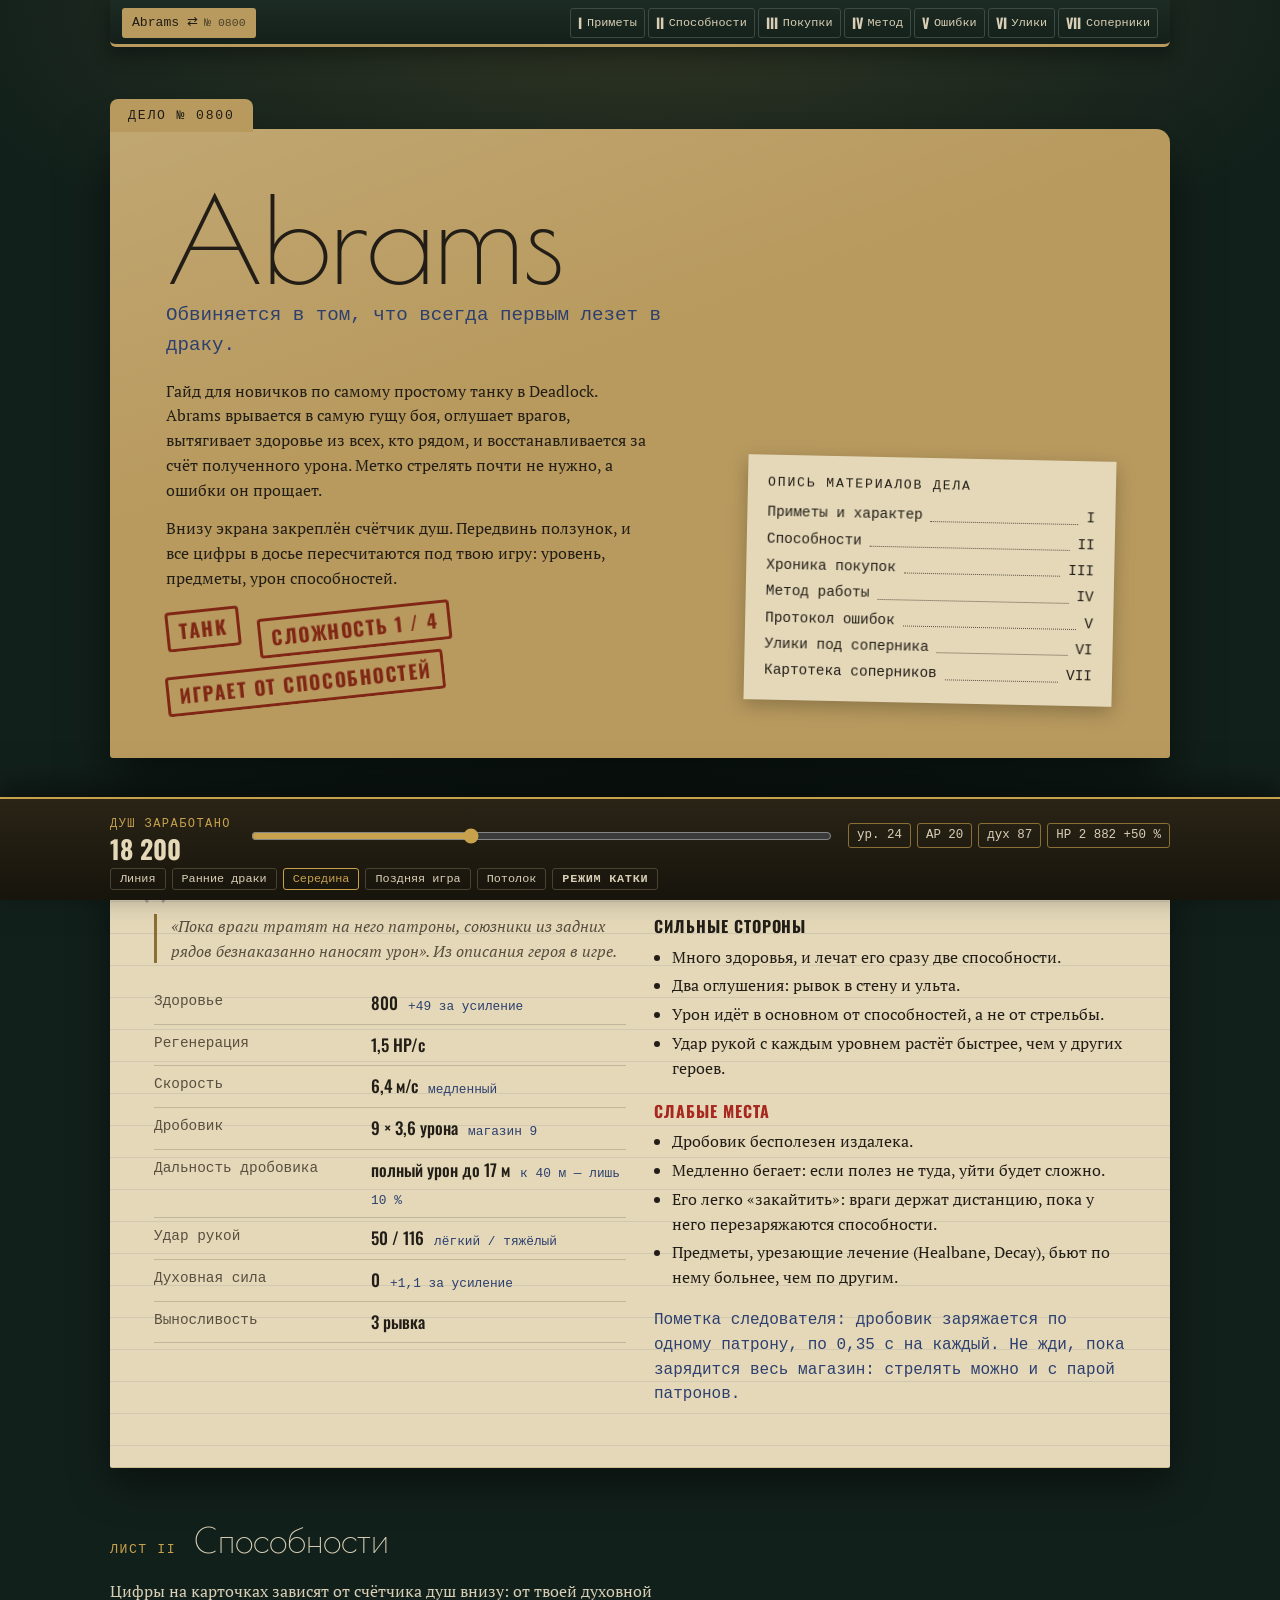
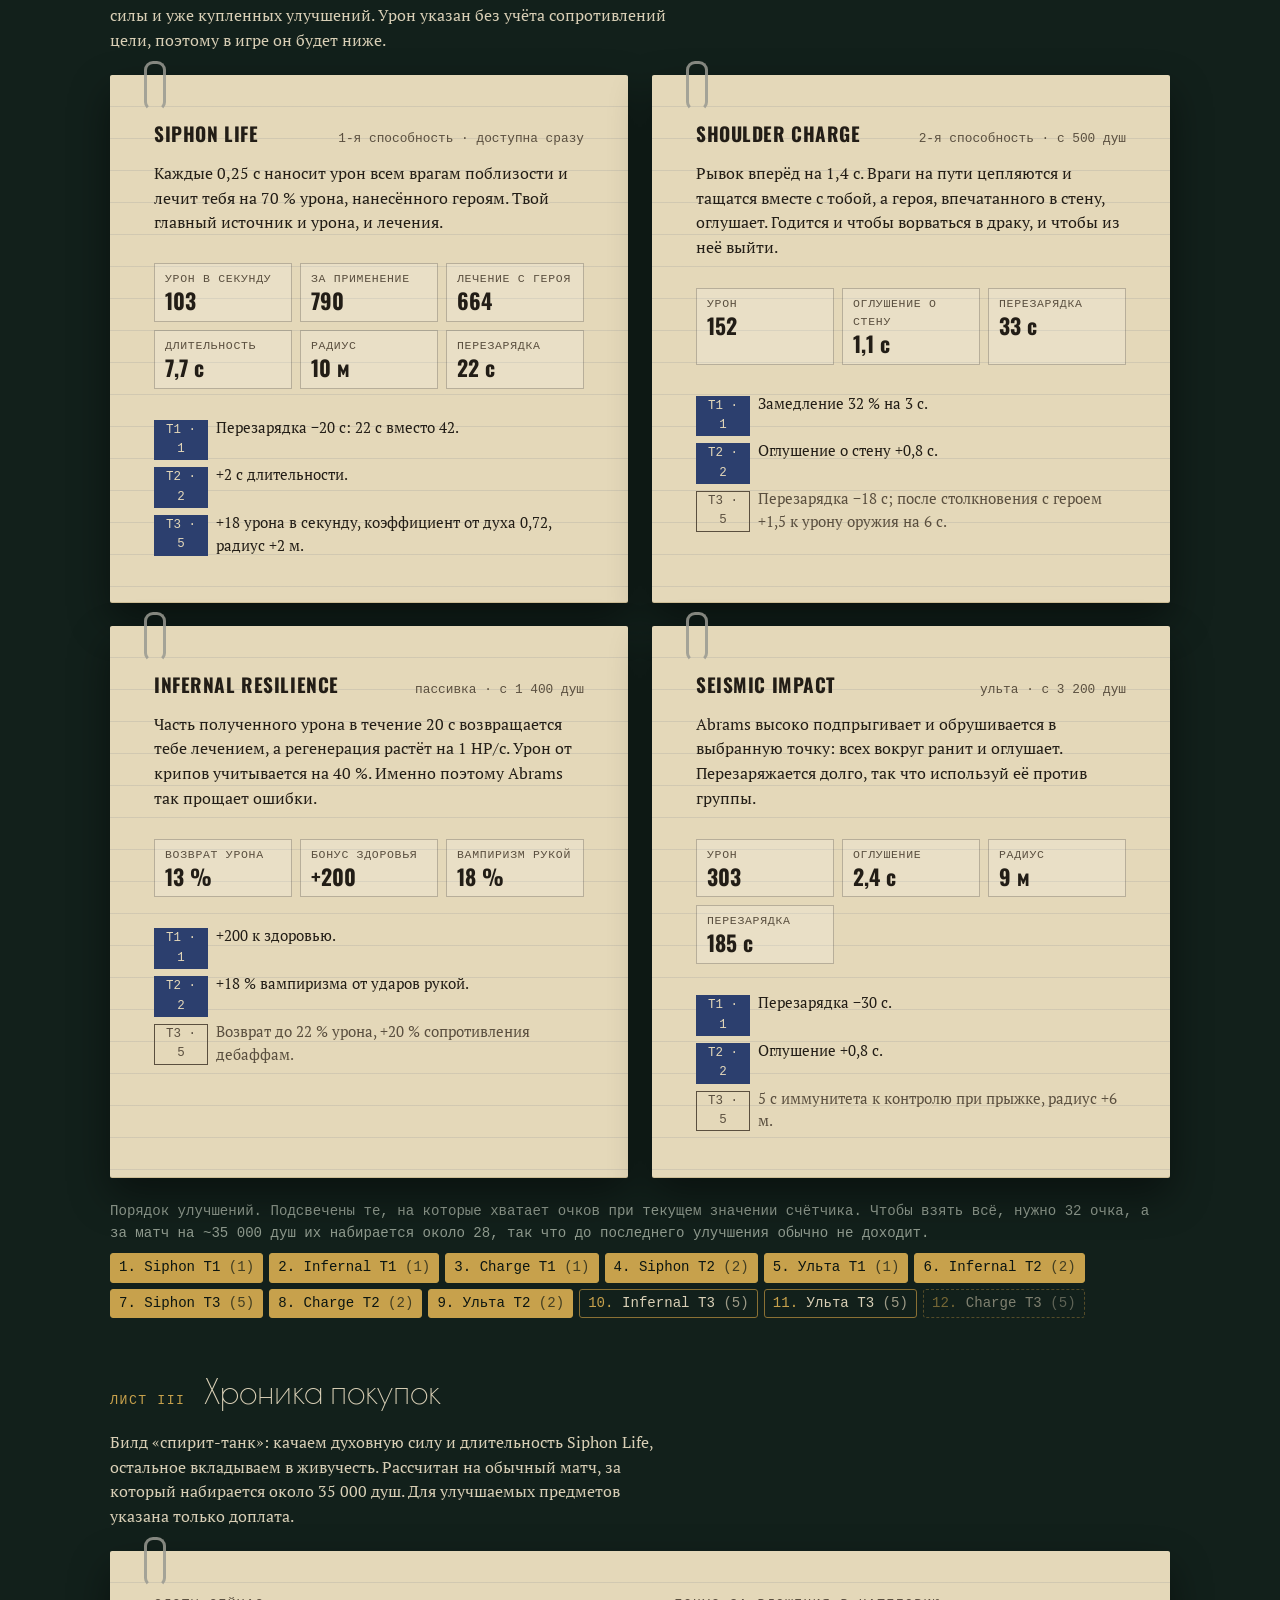
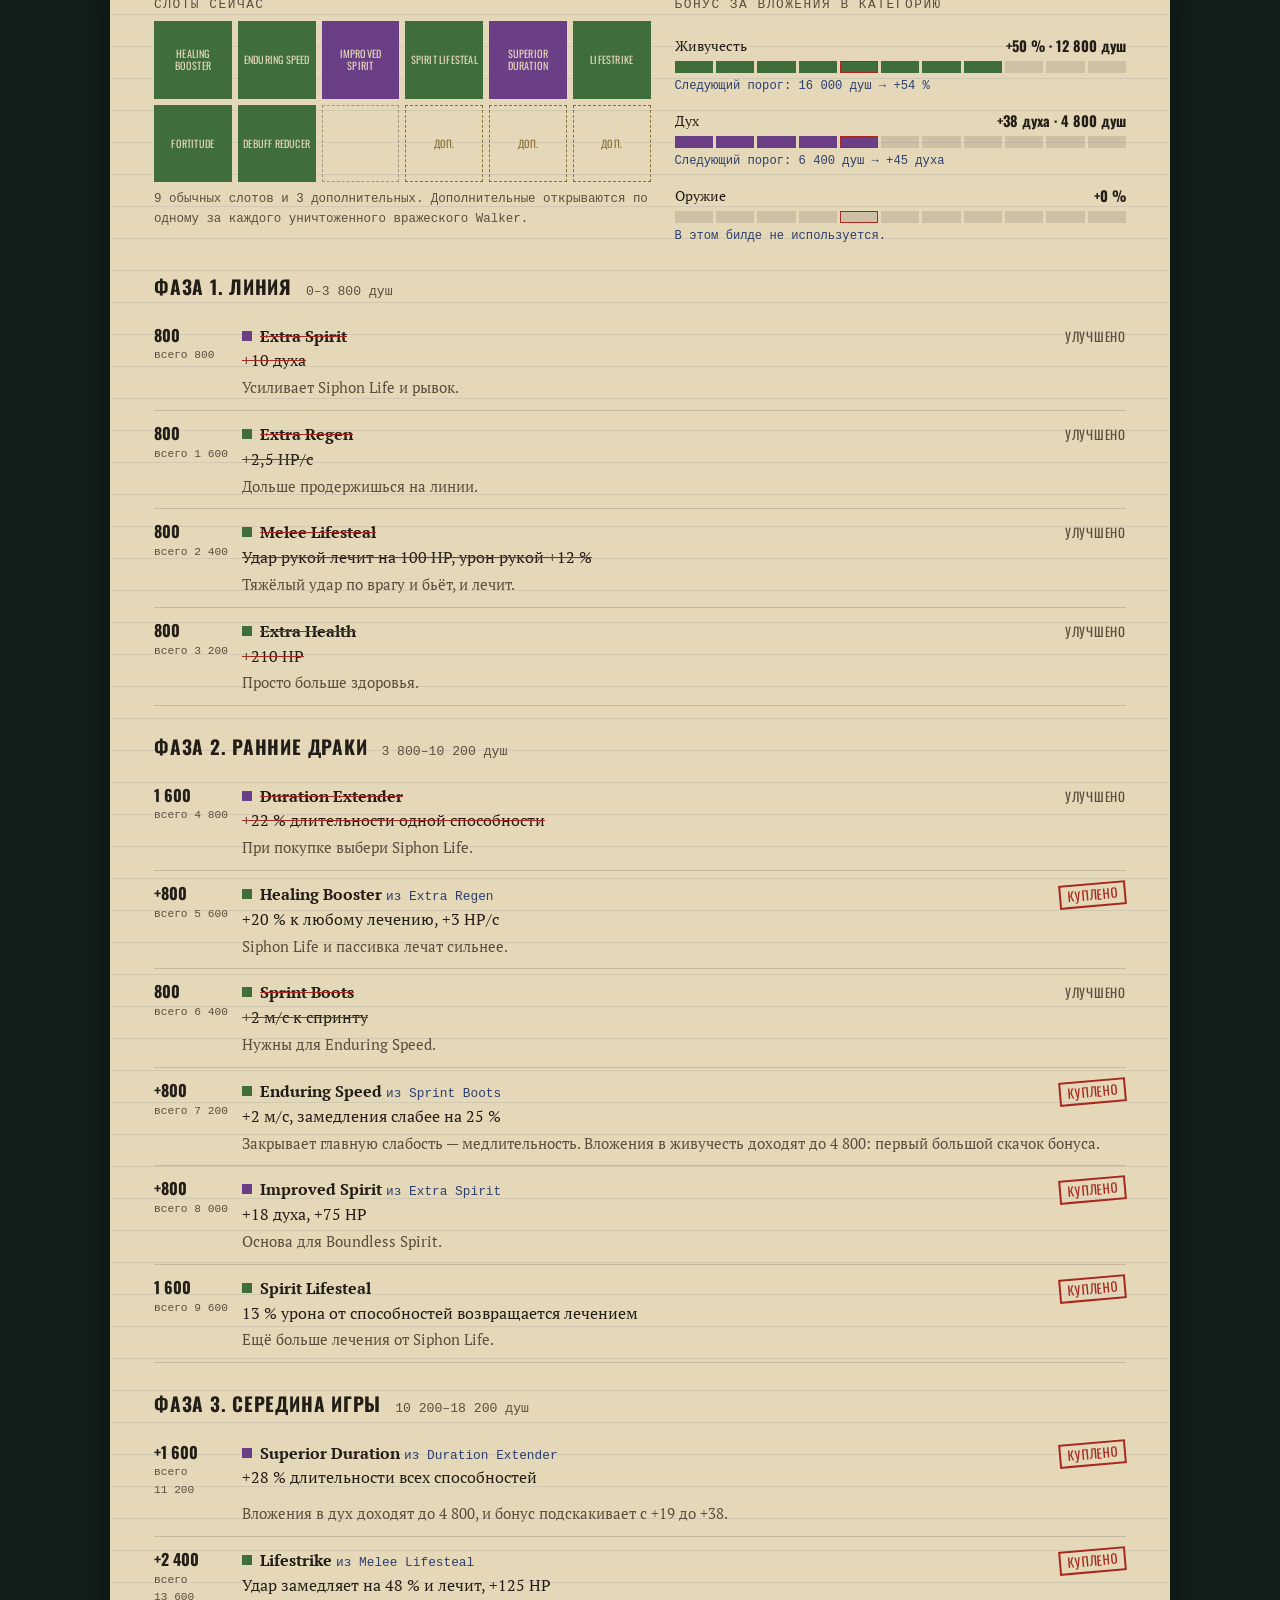
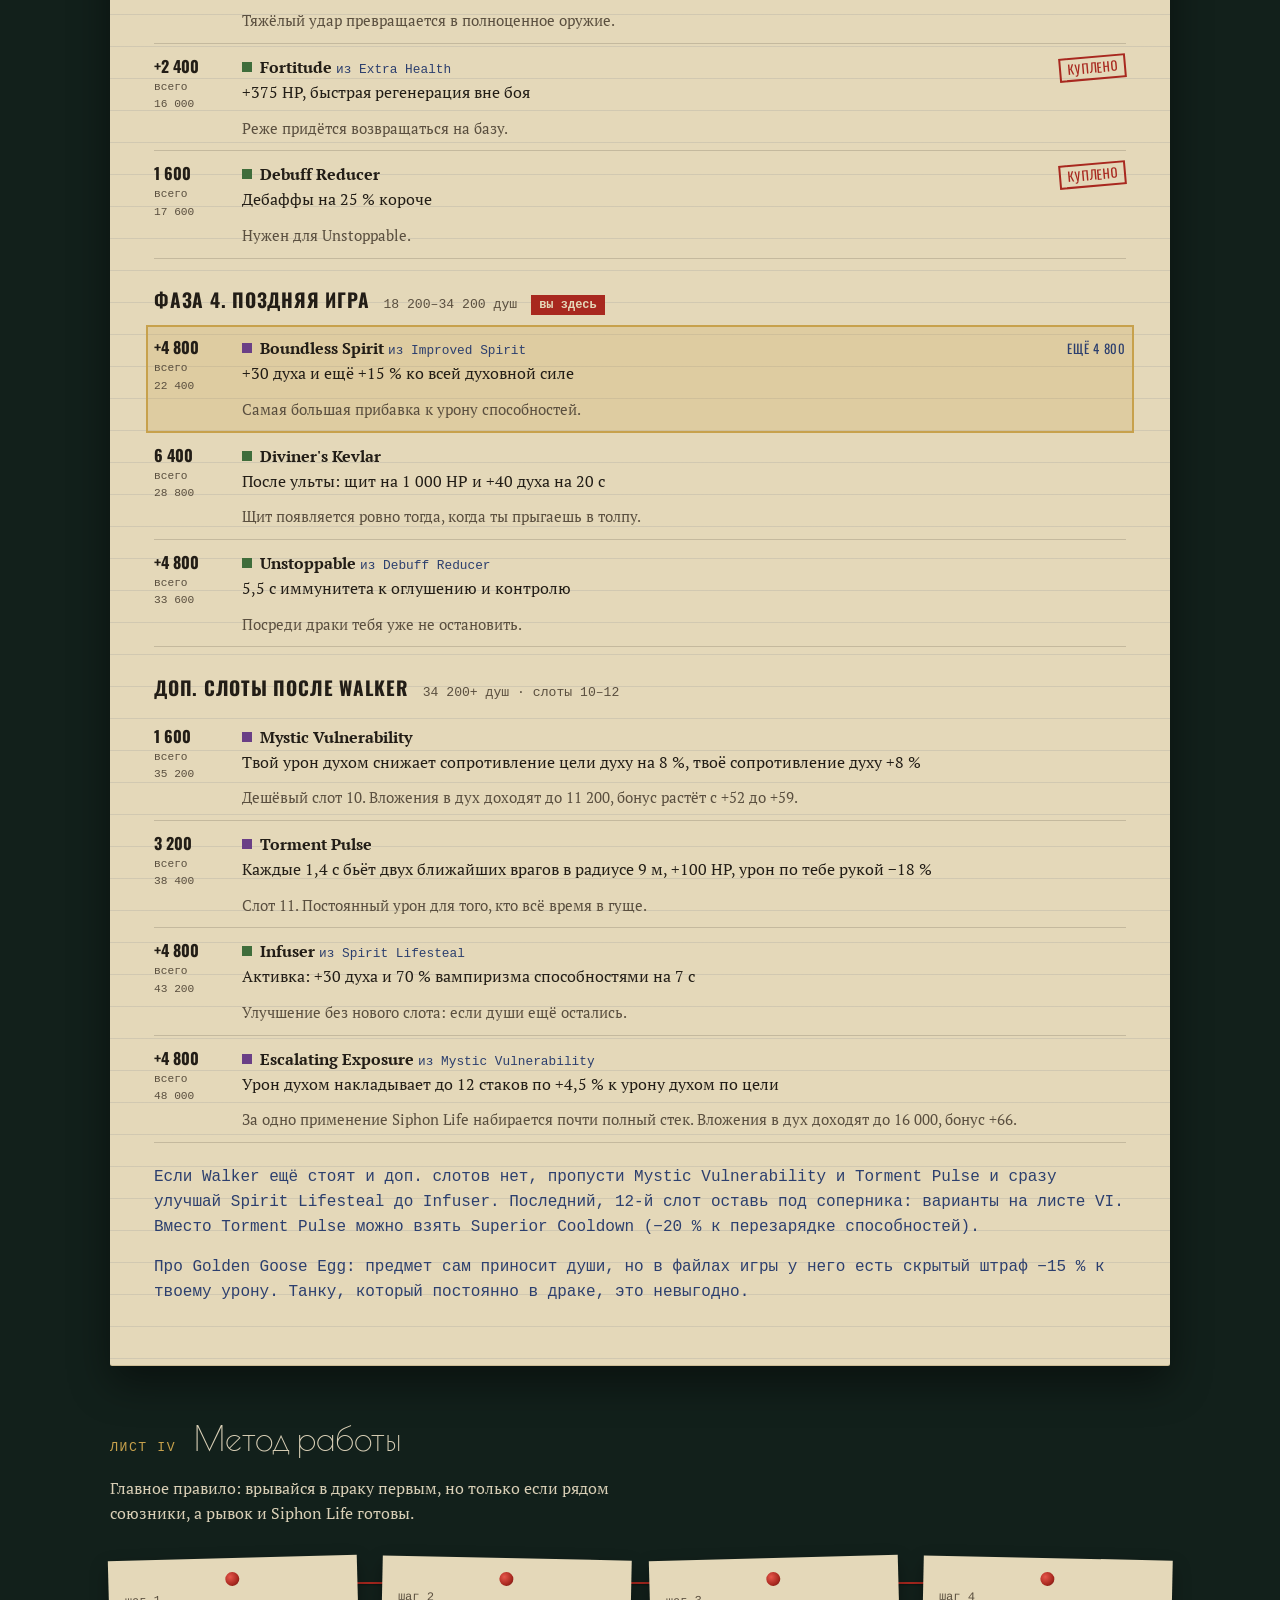
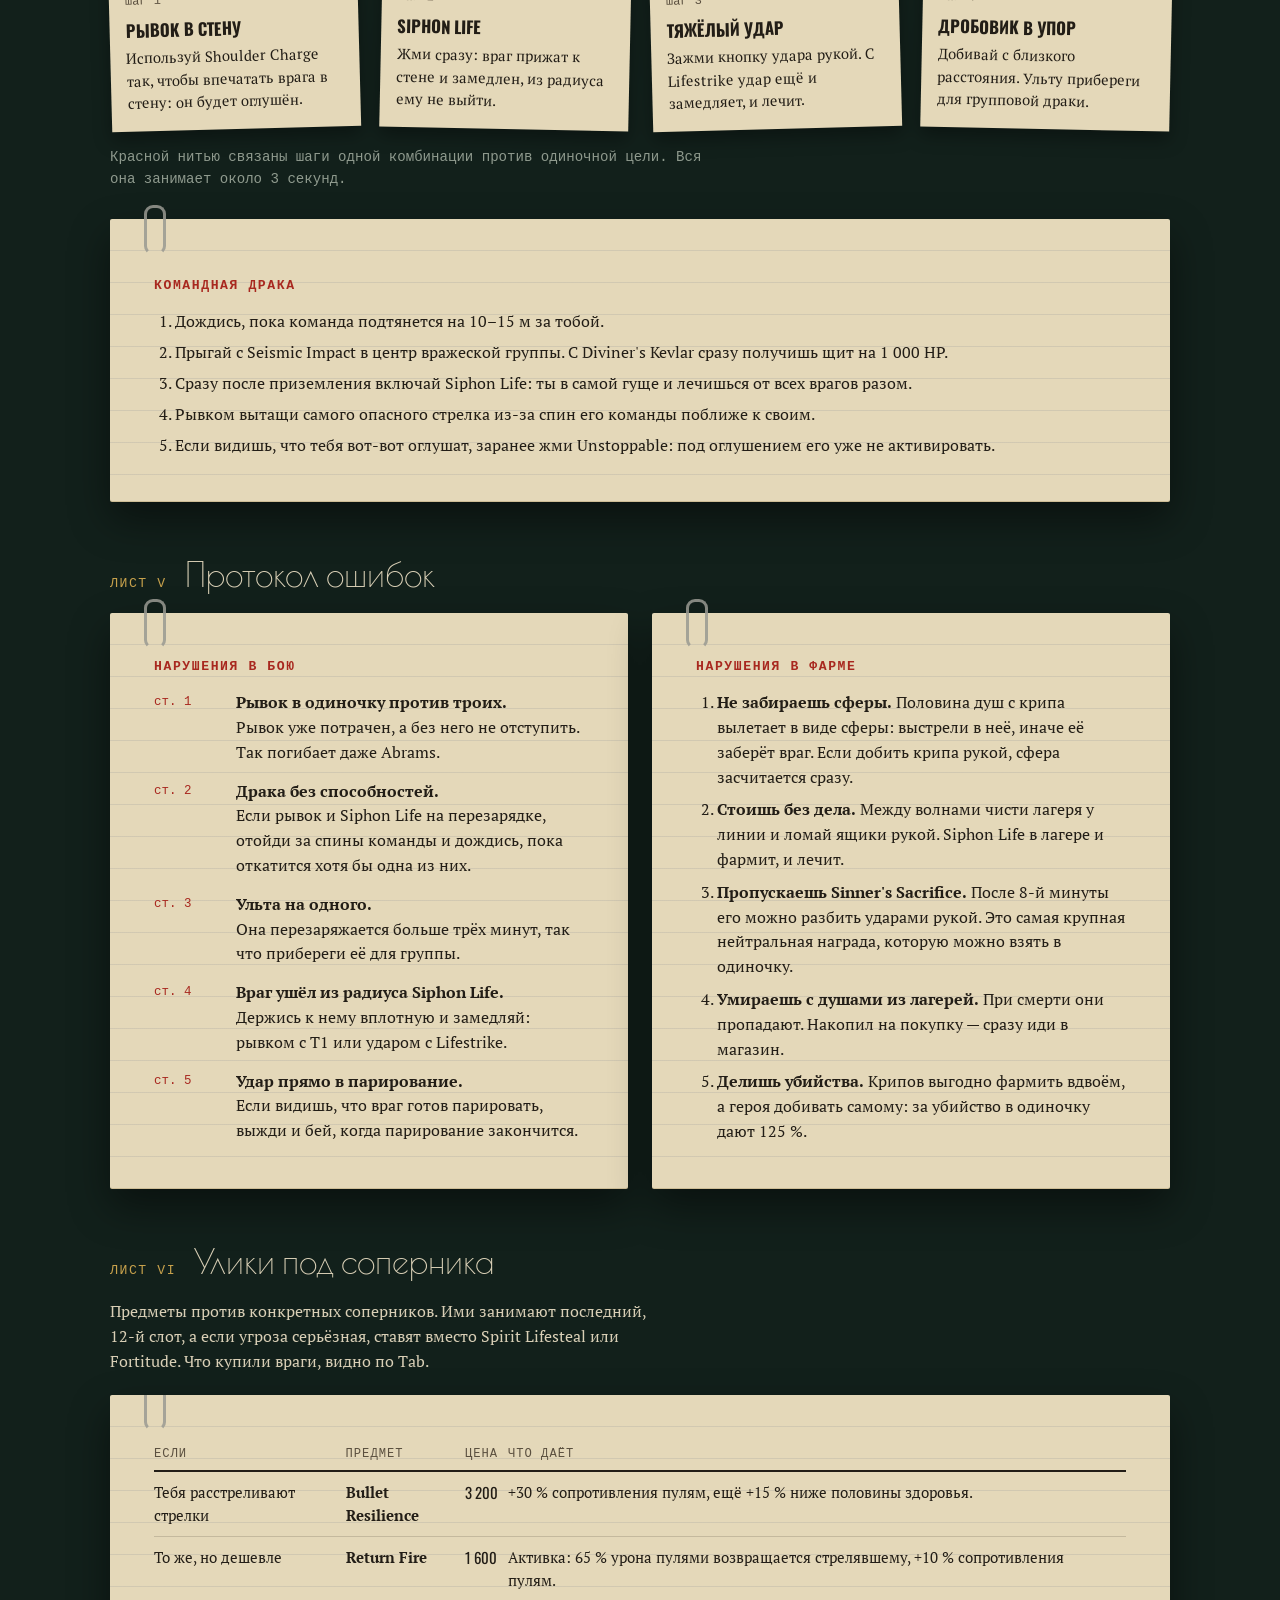
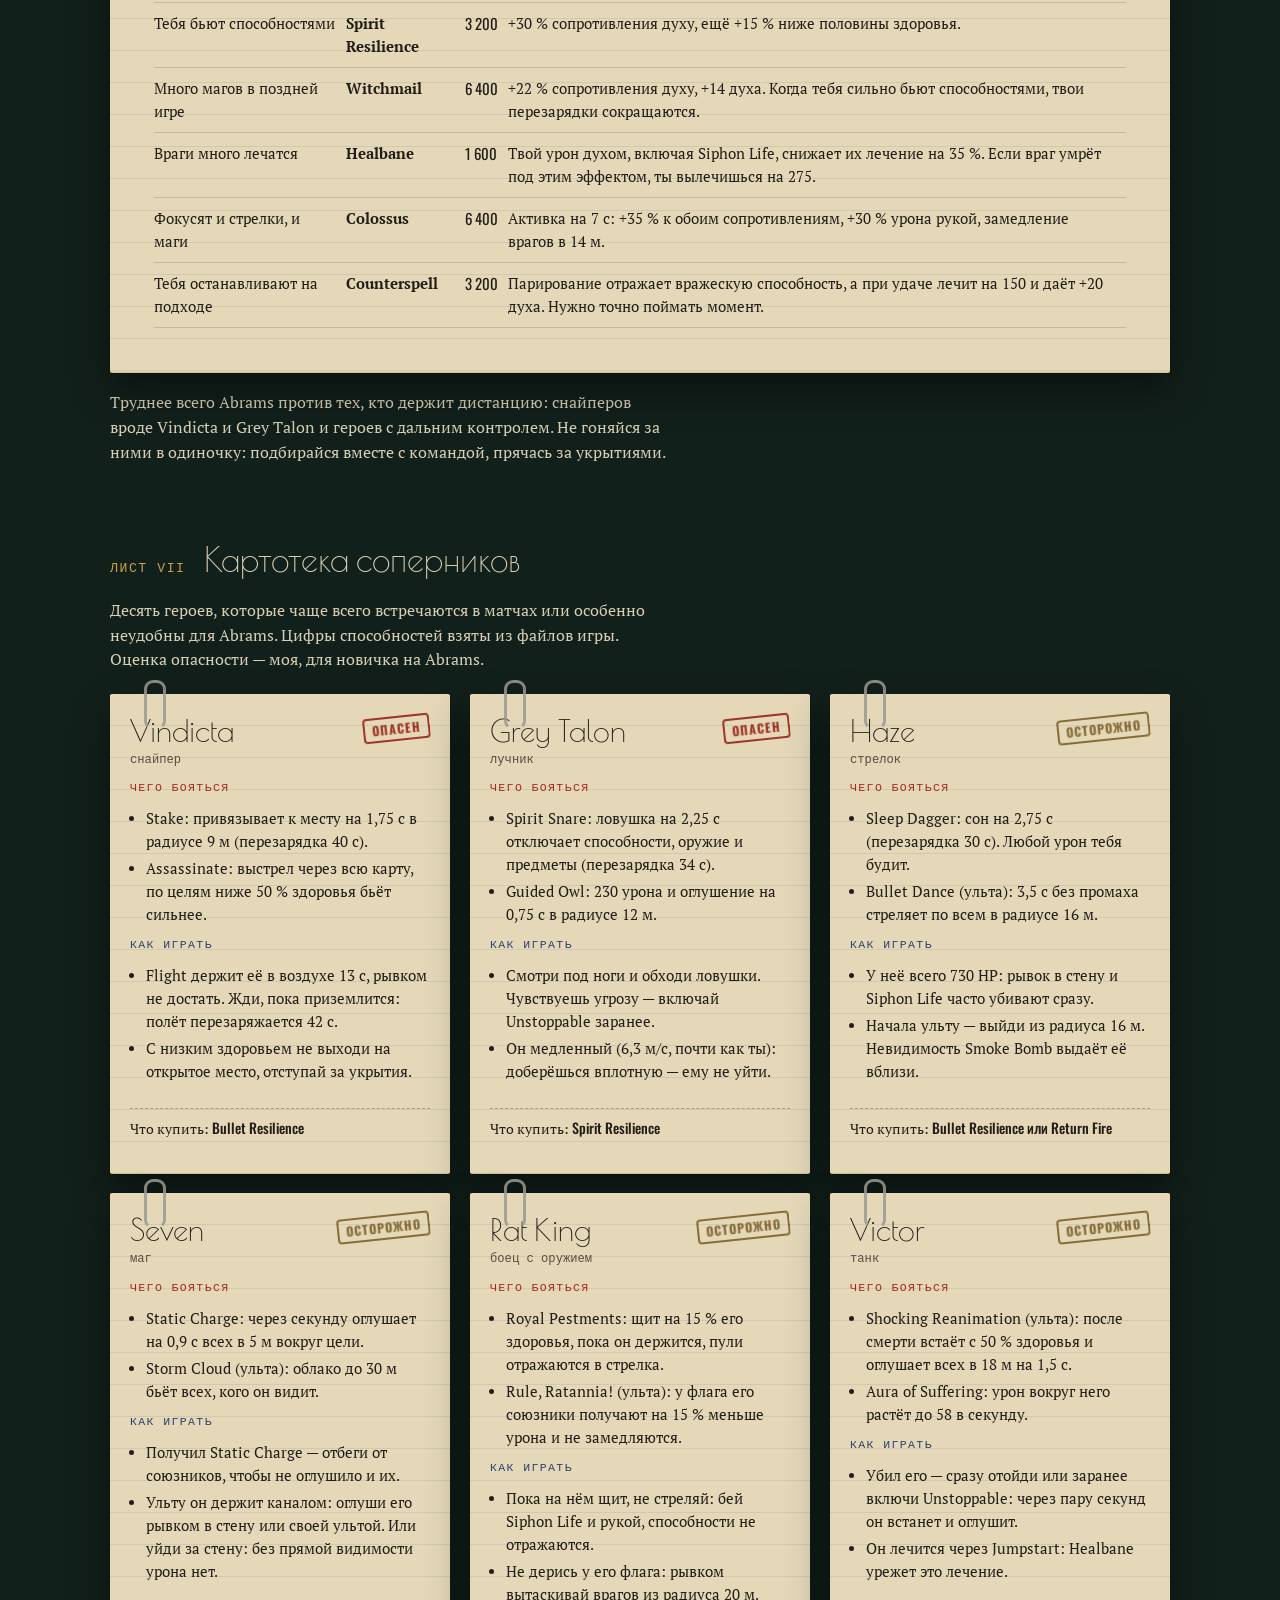
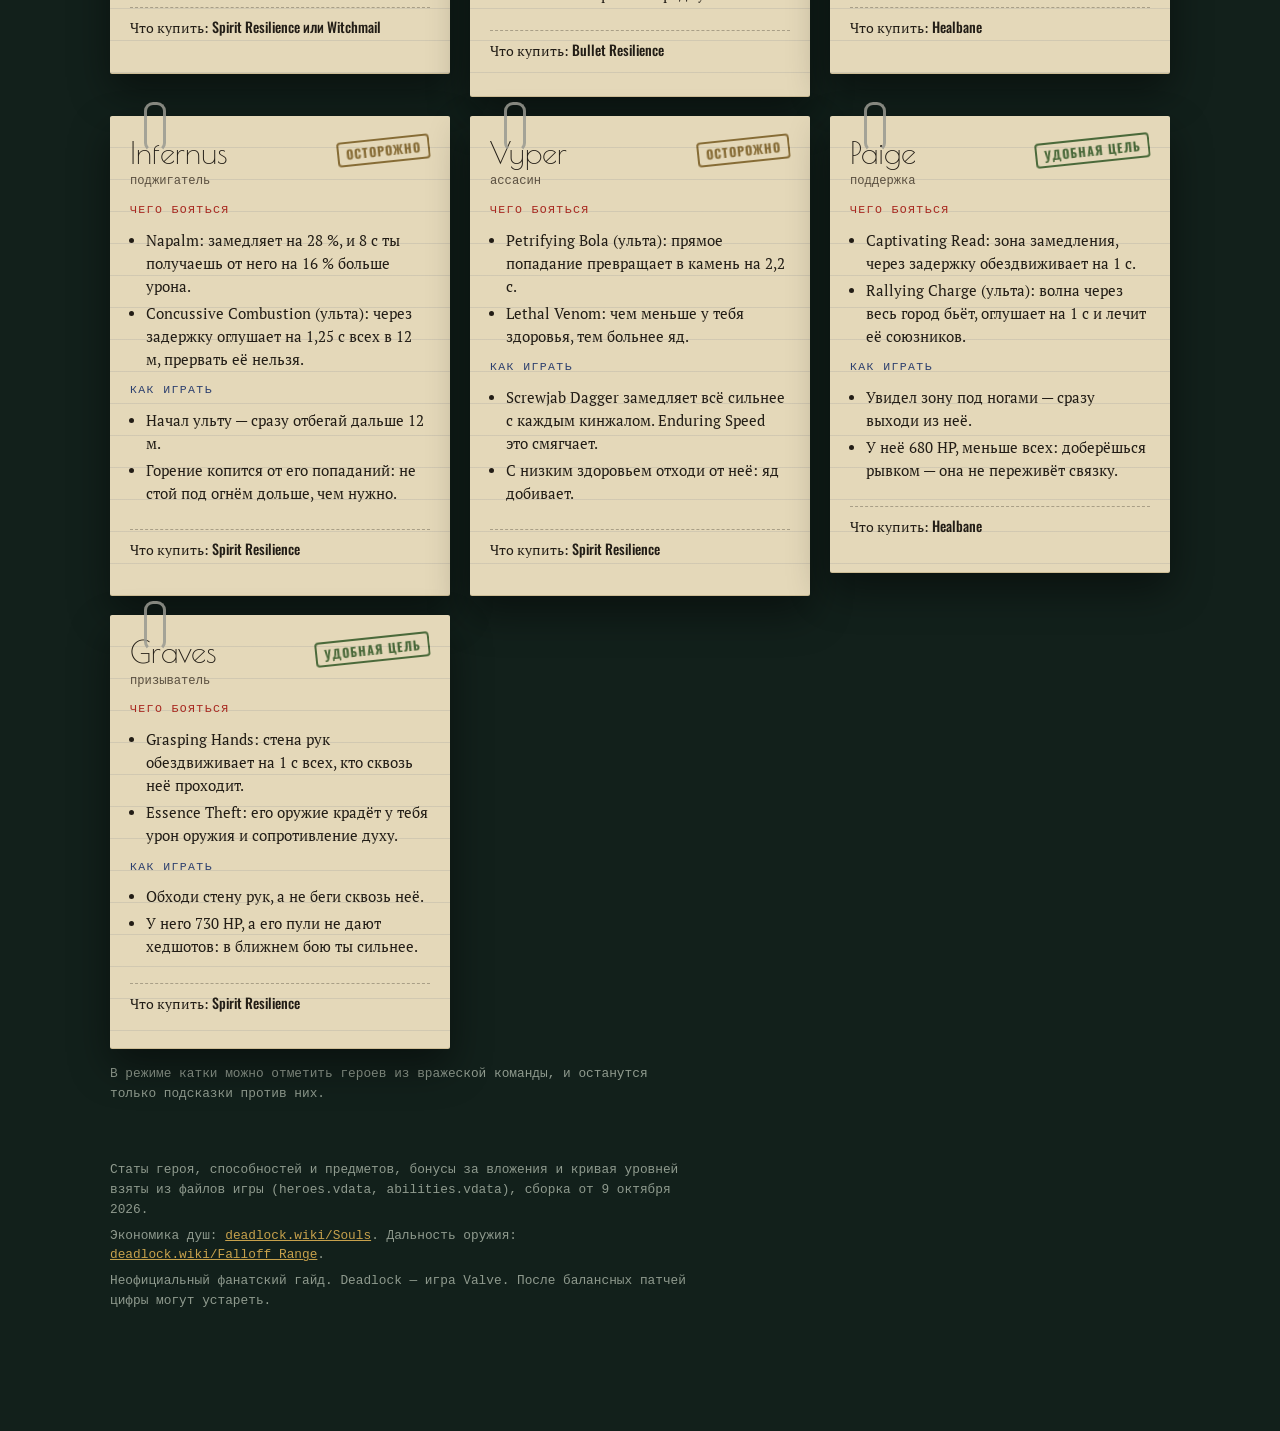
==== commit 66db03b3: "feat: добавить руководство-досье по Парадокс" ====
--- a/index.html
+++ b/index.html
@@ -9,307 +9,26 @@
 <link rel="preconnect" href="https://fonts.googleapis.com">
 <link rel="preconnect" href="https://fonts.gstatic.com" crossorigin>
 <link rel="stylesheet" href="https://fonts.googleapis.com/css2?family=Poiret+One&family=Oswald:wght@500;700&family=PT+Serif:ital,wght@0,400;0,700;1,400&family=PT+Mono&display=swap">
-<style>
-/* Layout: a detective's case file lying on a green felt desk at night. Paper sheets carry the content,
-   a brass soul counter is pinned to the bottom edge and drives every number on the page. */
-:root {
-  color-scheme: dark;
-  --felt: #12201b;          /* desk felt */
-  --felt-deep: #0b1511;
-  --paper: #e4d8b9;         /* manila sheet */
-  --paper-edge: #cdbd96;
-  --ink: #221d16;           /* typewriter ink */
-  --ink-soft: #5a4f3f;
-  --carbon: #2c3f6e;        /* carbon-copy blue for typed notes */
-  --stamp: #a8281f;         /* rubber-stamp red */
-  --brass: #c7a14c;         /* lamp brass */
-  --brass-dim: #8a7034;
-  --on-felt: #d9cfb6;
-  --on-felt-dim: #8f9a8e;
-  --vit: #3f6d3b;           /* vitality items */
-  --spi: #6a3f86;           /* spirit items */
-  --wpn: #b0601e;           /* weapon items */
-  --font-display: "Poiret One", "Didot", "Bodoni 72", Georgia, serif;
-  --font-stamp: "Oswald", "Arial Narrow", Impact, sans-serif;
-  --font-body: "PT Serif", Georgia, "Times New Roman", serif;
-  --font-type: "PT Mono", "Courier New", ui-monospace, monospace;
-  --step--1: 0.82rem; --step-0: 1rem; --step-1: 1.2rem; --step-2: 1.5rem; --step-3: 2.1rem; --step-4: clamp(3.2rem, 11vw, 7.5rem);
-}
-* { box-sizing: border-box; }
-html { scroll-behavior: smooth; }
-body {
-  background: var(--felt);
-  background-image:
-    radial-gradient(ellipse 80% 50% at 50% 0%, rgba(199,161,76,.16), transparent 70%),
-    radial-gradient(ellipse at 50% 120%, var(--felt-deep), transparent 60%);
-  background-attachment: fixed;
-  color: var(--on-felt);
-  font-family: var(--font-body);
-  font-size: var(--step-0);
-  line-height: 1.55;
-  padding-inline: 16px;
-  padding-block: 0 120px;
-}
-a { color: inherit; }
-:focus-visible { outline: 2px dashed var(--brass); outline-offset: 3px; }
-.wrap { max-width: 1060px; margin-inline: auto; display: grid; grid-template-columns: minmax(0, 1fr); gap: 56px; }
-.wrap > * { min-width: 0; }
-
-/* ---------- paper ---------- */
-.sheet {
-  background: var(--paper);
-  background-image: repeating-linear-gradient(to bottom, transparent 0 31px, rgba(44,63,110,.10) 31px 32px);
-  color: var(--ink);
-  padding: clamp(20px, 4vw, 44px);
-  border-radius: 2px;
-  box-shadow: 0 1px 0 var(--paper-edge), 0 18px 40px rgba(0,0,0,.45);
-  position: relative;
-  min-width: 0;
-}
-.sheet::before { /* paper clip */
-  content: ""; position: absolute; top: -14px; left: 34px; width: 16px; height: 44px;
-  border: 3px solid #9a9a92; border-radius: 9px; border-bottom-color: transparent; opacity: .85;
-}
-.section-head { display: flex; flex-wrap: wrap; align-items: baseline; gap: 8px 18px; margin-bottom: 18px; }
-.section-head h2 {
-  font-family: var(--font-display); font-weight: 400; font-size: var(--step-3); line-height: 1.1;
-  margin: 0; color: var(--on-felt); text-wrap: balance;
-}
-.exhibit {
-  font-family: var(--font-type); font-size: var(--step--1); letter-spacing: .12em; text-transform: uppercase;
-  color: var(--brass);
-}
-.lede { max-width: 62ch; color: var(--on-felt); margin: 0 0 22px; }
-.typed { font-family: var(--font-type); color: var(--carbon); }
-.stamp {
-  display: inline-block; font-family: var(--font-stamp); font-weight: 700; text-transform: uppercase;
-  letter-spacing: .08em; color: var(--stamp); border: 3px solid var(--stamp); padding: 2px 10px;
-  border-radius: 4px; transform: rotate(-6deg); mix-blend-mode: multiply; opacity: .9;
-}
-@media (prefers-reduced-motion: no-preference) {
-  .slam { animation: slam .5s cubic-bezier(.2,1.6,.4,1) both; }
-  .slam.d2 { animation-delay: .25s; } .slam.d3 { animation-delay: .5s; }
-  @keyframes slam { from { transform: rotate(-14deg) scale(1.6); } to { transform: rotate(-6deg) scale(1); } }
-}
-
-/* ---------- folder tabs nav ---------- */
-.tabs {
-  position: sticky; top: env(safe-area-inset-top, 0px); z-index: 5;
-  display: flex; gap: 4px; overflow-x: auto; padding-top: 10px; margin-inline: -16px; padding-inline: 16px;
-  background: linear-gradient(var(--felt) 70%, transparent);
-  scrollbar-width: none;
-}
-.tabs a {
-  flex: none; text-decoration: none; font-family: var(--font-type); font-size: var(--step--1);
-  background: var(--paper-edge); color: var(--ink); padding: 6px 14px 5px; border-radius: 8px 8px 0 0;
-  border-bottom: 2px solid var(--brass-dim);
-}
-.tabs a:hover { background: var(--paper); }
-
-/* ---------- hero ---------- */
-.hero { padding-top: 26px; }
-.folder {
-  background: #b89a5e; background-image: linear-gradient(160deg, rgba(255,255,255,.12), transparent 40%);
-  color: var(--ink); border-radius: 3px 14px 3px 3px; padding: clamp(22px, 5vw, 56px);
-  position: relative; box-shadow: 0 24px 50px rgba(0,0,0,.5);
-}
-.folder::before {
-  content: "ДЕЛО № 0800"; position: absolute; top: -30px; left: 0; background: #b89a5e;
-  font-family: var(--font-type); font-size: var(--step--1); letter-spacing: .14em;
-  padding: 7px 18px 6px; border-radius: 8px 8px 0 0;
-}
-.hero-grid { display: grid; grid-template-columns: minmax(0, 1.5fr) minmax(0, 1fr); gap: 28px; align-items: end; }
-.hero h1 {
-  font-family: var(--font-display); font-weight: 400; font-size: var(--step-4); line-height: .9;
-  margin: 0 0 8px; letter-spacing: -.01em;
-}
-.hero .charge { font-family: var(--font-type); font-size: var(--step-1); margin: 0 0 18px; color: var(--carbon); }
-.hero p { max-width: 54ch; margin: 0 0 14px; }
-.stamps { display: flex; flex-wrap: wrap; gap: 14px 18px; margin-top: 18px; }
-.stamps .stamp { font-size: var(--step-1); }
-.opis { background: var(--paper); padding: 18px 20px; box-shadow: 0 6px 18px rgba(0,0,0,.25); transform: rotate(1.2deg); }
-.opis h3 { margin: 0 0 8px; font-family: var(--font-type); font-weight: 400; font-size: var(--step--1); letter-spacing: .14em; text-transform: uppercase; }
-.opis ol { margin: 0; padding: 0; list-style: none; display: grid; gap: 4px; font-family: var(--font-type); font-size: .9rem; }
-.opis li a { display: flex; gap: 8px; text-decoration: none; }
-.opis li a span:nth-child(2) { flex: 1; border-bottom: 1px dotted var(--ink-soft); transform: translateY(-5px); }
-.opis li a:hover { color: var(--stamp); }
-
-/* ---------- record card ---------- */
-.record { display: grid; grid-template-columns: minmax(0, 1fr) minmax(0, 1fr); gap: 28px; }
-.stat-table { width: 100%; border-collapse: collapse; font-variant-numeric: tabular-nums; }
-.stat-table th, .stat-table td { text-align: left; padding: 7px 0; border-bottom: 1px solid rgba(34,29,22,.18); vertical-align: top; }
-.stat-table th { font-family: var(--font-type); font-weight: 400; font-size: .9rem; color: var(--ink-soft); width: 46%; }
-.stat-table td { font-family: var(--font-stamp); font-weight: 500; font-size: 1.05rem; }
-.stat-table td small { font-family: var(--font-type); font-weight: 400; color: var(--carbon); font-size: .8rem; margin-left: 6px; }
-.traits h3 { font-family: var(--font-stamp); text-transform: uppercase; letter-spacing: .06em; font-size: var(--step-0); margin: 0 0 6px; }
-.traits ul { margin: 0 0 18px; padding-left: 1.1em; }
-.traits li { margin-bottom: 4px; }
-.traits .minus h3 { color: var(--stamp); }
-.quote { font-style: italic; border-left: 3px solid var(--brass-dim); padding-left: 14px; margin: 0 0 20px; color: var(--ink-soft); }
-
-/* ---------- abilities ---------- */
-.abilities { display: grid; grid-template-columns: repeat(2, minmax(0, 1fr)); gap: 24px; }
-.ab { display: grid; gap: 12px; align-content: start; }
-.ab header { display: flex; justify-content: space-between; align-items: baseline; gap: 10px; flex-wrap: wrap; }
-.ab h3 { margin: 0; font-family: var(--font-stamp); font-weight: 700; text-transform: uppercase; font-size: var(--step-1); letter-spacing: .03em; }
-.ab .key { font-family: var(--font-type); font-size: .8rem; color: var(--ink-soft); }
-.ab p { margin: 0; }
-.ab.locked { filter: grayscale(.8); opacity: .62; }
-.readout { display: grid; grid-template-columns: repeat(auto-fit, minmax(110px, 1fr)); gap: 8px; }
-.readout div { border: 1px solid rgba(34,29,22,.25); padding: 6px 10px 7px; background: rgba(255,255,255,.18); }
-.readout dt { font-family: var(--font-type); font-size: .72rem; color: var(--ink-soft); text-transform: uppercase; letter-spacing: .06em; }
-.readout dd { margin: 0; font-family: var(--font-stamp); font-weight: 700; font-size: 1.35rem; font-variant-numeric: tabular-nums; line-height: 1.2; }
-.tiers { list-style: none; margin: 0; padding: 0; display: grid; gap: 4px; font-size: .92rem; }
-.tiers li { display: grid; grid-template-columns: 54px minmax(0, 1fr); gap: 8px; align-items: baseline; }
-.tiers .t { font-family: var(--font-type); font-size: .78rem; border: 1px solid var(--ink-soft); text-align: center; padding: 0 4px; color: var(--ink-soft); }
-.tiers li.on .t { background: var(--carbon); border-color: var(--carbon); color: var(--paper); }
-.tiers li.on { color: var(--ink); } .tiers li:not(.on) { color: var(--ink-soft); }
-.ap-order { margin-top: 24px; font-family: var(--font-type); font-size: .88rem; color: var(--on-felt-dim); }
-.ap-order ol { display: flex; flex-wrap: wrap; gap: 6px; list-style: none; padding: 0; margin: 8px 0 0; counter-reset: ap; }
-.ap-order li { counter-increment: ap; border: 1px solid var(--brass-dim); padding: 3px 8px; border-radius: 3px; color: var(--on-felt); }
-.ap-order li::before { content: counter(ap) ". "; color: var(--brass); }
-.ap-order li.done { background: var(--brass); color: var(--felt-deep); border-color: var(--brass); }
-.ap-order li.done::before { color: var(--felt-deep); }
-.ap-order li.skip { opacity: .55; border-style: dashed; }
-
-/* ---------- build ledger ---------- */
-.ledger-top { display: grid; grid-template-columns: minmax(0, 1.1fr) minmax(0, 1fr); gap: 24px; margin-bottom: 26px; }
-.slots { display: grid; grid-template-columns: repeat(6, minmax(0, 1fr)); gap: 6px; }
-.slot {
-  aspect-ratio: 1 / 1; max-width: 100%; border: 1.5px dashed rgba(34,29,22,.35); display: grid; place-items: center;
-  font-family: var(--font-stamp); font-size: .64rem; line-height: 1.15; text-align: center; padding: 4px;
-  text-transform: uppercase; letter-spacing: .02em; color: var(--paper); overflow: hidden; word-break: break-word;
-}
-.slot.flex { border-color: var(--brass-dim); }
-.slot.flex:empty::after { content: "доп."; color: var(--brass-dim); }
-.slot.vit { background: var(--vit); border: 0; } .slot.spi { background: var(--spi); border: 0; }
-.slots-note { font-family: var(--font-type); font-size: .78rem; color: var(--ink-soft); margin: 8px 0 0; }
-.inv { display: grid; gap: 14px; }
-.inv h4, .slots-wrap h4 { margin: 0 0 6px; font-family: var(--font-type); font-weight: 400; font-size: .8rem; text-transform: uppercase; letter-spacing: .12em; color: var(--ink-soft); }
-.meter-row { display: grid; gap: 4px; }
-.meter-row .lbl { display: flex; justify-content: space-between; gap: 8px; font-size: .9rem; flex-wrap: wrap; }
-.meter-row .lbl b { font-family: var(--font-stamp); font-variant-numeric: tabular-nums; }
-.meter { display: grid; grid-template-columns: repeat(11, minmax(0, 1fr)); gap: 3px; }
-.meter i { height: 12px; background: rgba(34,29,22,.12); display: block; }
-.meter i.big { outline: 1.5px solid var(--stamp); outline-offset: -1.5px; }
-.meter.vit i.on { background: var(--vit); } .meter.spi i.on { background: var(--spi); } .meter.wpn i.on { background: var(--wpn); }
-.meter-row .next { font-family: var(--font-type); font-size: .76rem; color: var(--carbon); }
-.phase { margin-top: 26px; }
-.phase h3 {
-  display: flex; flex-wrap: wrap; gap: 6px 14px; align-items: baseline; margin: 0 0 10px;
-  font-family: var(--font-stamp); text-transform: uppercase; font-size: var(--step-1); letter-spacing: .04em;
-}
-.phase h3 span { font-family: var(--font-type); font-weight: 400; font-size: .82rem; text-transform: none; letter-spacing: 0; color: var(--ink-soft); }
-.phase.now h3::after { content: "вы здесь"; font-family: var(--font-type); font-size: .75rem; color: var(--paper); background: var(--stamp); padding: 1px 8px; text-transform: none; letter-spacing: 0; }
-.buys { list-style: none; margin: 0; padding: 0; display: grid; gap: 0; }
-.buy {
-  display: grid; grid-template-columns: 74px minmax(0, 1fr) auto; gap: 4px 14px; align-items: baseline;
-  padding: 10px 0; border-bottom: 1px solid rgba(34,29,22,.16); position: relative;
-}
-.buy .cost { font-family: var(--font-stamp); font-weight: 700; font-variant-numeric: tabular-nums; }
-.buy .cost small { display: block; font-family: var(--font-type); font-weight: 400; font-size: .7rem; color: var(--ink-soft); }
-.buy .name { font-weight: 700; }
-.buy .name .cat { display: inline-block; width: 10px; height: 10px; margin-right: 8px; vertical-align: 1px; }
-.cat.vit { background: var(--vit); } .cat.spi { background: var(--spi); }
-.buy .why { grid-column: 2 / 4; font-size: .92rem; color: var(--ink-soft); }
-.buy .mark { font-family: var(--font-stamp); font-size: .8rem; text-transform: uppercase; letter-spacing: .06em; color: var(--ink-soft); }
-.buy.owned .mark { color: var(--stamp); border: 2px solid var(--stamp); padding: 0 6px; transform: rotate(-5deg); }
-.buy.next { background: rgba(199,161,76,.22); outline: 2px solid var(--brass); outline-offset: -2px; padding-inline: 8px; margin-inline: -8px; }
-.buy.next .mark { color: var(--carbon); }
-.buy.gone .name { text-decoration: line-through; text-decoration-color: var(--stamp); }
-
-/* ---------- combo board ---------- */
-.board { position: relative; display: grid; grid-template-columns: repeat(4, minmax(0, 1fr)); gap: 22px; padding-top: 10px; }
-.board::before { /* red string */
-  content: ""; position: absolute; left: 6%; right: 6%; top: 34px; height: 0; border-top: 2px solid var(--stamp);
-  box-shadow: 0 1px 2px rgba(0,0,0,.4);
-}
-.note { background: var(--paper); color: var(--ink); padding: 26px 16px 16px; position: relative; box-shadow: 0 8px 18px rgba(0,0,0,.35); min-width: 0; }
-.note:nth-child(odd) { transform: rotate(-1.5deg); } .note:nth-child(even) { transform: rotate(1.2deg); }
-.note::before { /* pin */
-  content: ""; position: absolute; top: 14px; left: 50%; width: 14px; height: 14px; margin-left: -7px; border-radius: 50%;
-  background: radial-gradient(circle at 35% 35%, #e6564b, var(--stamp) 60%, #5d140f);
-}
-.note b { display: block; font-family: var(--font-stamp); text-transform: uppercase; font-size: 1.05rem; margin: 6px 0 4px; }
-.note p { margin: 0; font-size: .92rem; }
-.note .n { font-family: var(--font-type); font-size: .75rem; color: var(--ink-soft); }
-.board-caption { margin: 18px 0 0; font-family: var(--font-type); font-size: .88rem; color: var(--on-felt-dim); max-width: 70ch; }
-.teamfight { margin-top: 28px; }
-.teamfight ol { margin: 8px 0 0; padding-left: 1.3em; display: grid; gap: 6px; }
-
-/* ---------- protocol & table ---------- */
-.protocol { list-style: none; margin: 0; padding: 0; display: grid; gap: 14px; }
-.protocol li { display: grid; grid-template-columns: 70px minmax(0, 1fr); gap: 12px; }
-.protocol .art { font-family: var(--font-type); font-size: .78rem; color: var(--stamp); padding-top: 3px; }
-.protocol b { display: block; }
-.farm { margin: 0; padding-left: 1.3em; display: grid; gap: 8px; }
-.two { display: grid; grid-template-columns: minmax(0, 1fr) minmax(0, 1fr); gap: 24px; }
-.scroll { overflow-x: auto; }
-.evid { width: 100%; min-width: 560px; border-collapse: collapse; font-size: .93rem; }
-.evid th { text-align: left; font-family: var(--font-type); font-weight: 400; font-size: .76rem; text-transform: uppercase; letter-spacing: .08em; color: var(--ink-soft); border-bottom: 2px solid var(--ink); padding: 6px 10px 6px 0; }
-.evid td { padding: 9px 10px 9px 0; border-bottom: 1px solid rgba(34,29,22,.16); vertical-align: top; }
-.evid td:nth-child(3) { font-family: var(--font-stamp); font-variant-numeric: tabular-nums; white-space: nowrap; }
-.evid td:nth-child(2) { font-weight: 700; }
-footer { font-family: var(--font-type); font-size: .8rem; color: var(--on-felt-dim); display: grid; gap: 6px; max-width: 75ch; }
-footer a { color: var(--brass); }
-
-/* ---------- soul counter ---------- */
-.counter {
-  position: fixed; left: 0; right: 0; bottom: 0; z-index: 10;
-  padding: 10px 16px calc(10px + env(safe-area-inset-bottom, 0px));
-  background: linear-gradient(#2a2416, #17140c); border-top: 2px solid var(--brass);
-  box-shadow: 0 -10px 30px rgba(0,0,0,.5); color: var(--on-felt);
-}
-.counter-in { max-width: 1060px; margin-inline: auto; display: grid; grid-template-columns: auto minmax(0, 1fr) auto; gap: 6px 18px; align-items: center; }
-.counter label { font-family: var(--font-type); font-size: .75rem; text-transform: uppercase; letter-spacing: .12em; color: var(--brass); }
-.counter output { display: block; font-family: var(--font-stamp); font-weight: 700; font-size: 1.6rem; font-variant-numeric: tabular-nums; color: var(--paper); line-height: 1.1; }
-.counter input[type=range] { width: 100%; accent-color: var(--brass); }
-.chips { display: flex; gap: 6px; flex-wrap: wrap; justify-content: flex-end; }
-.chip { font-family: var(--font-type); font-size: .78rem; border: 1px solid var(--brass-dim); padding: 2px 8px; border-radius: 3px; white-space: nowrap; font-variant-numeric: tabular-nums; }
-.presets { grid-column: 1 / -1; display: flex; gap: 6px; flex-wrap: wrap; }
-.presets button {
-  font-family: var(--font-type); font-size: .74rem; background: transparent; color: var(--on-felt); border: 1px solid #4a4230;
-  padding: 3px 9px; border-radius: 3px; cursor: pointer;
-}
-.presets button:hover, .presets button[aria-pressed=true] { border-color: var(--brass); color: var(--brass); }
-.kevlar { display: inline-flex; align-items: center; gap: 6px; font-family: var(--font-type); font-size: .74rem; color: var(--on-felt); margin-left: auto; }
-.kevlar[hidden] { display: none !important; }
-
-@media (max-width: 820px) {
-  .hero-grid, .record, .abilities, .ledger-top, .two { grid-template-columns: minmax(0, 1fr); }
-  .opis { transform: none; }
-  .stamps .stamp { font-size: var(--step-0); }
-  .board { grid-template-columns: minmax(0, 1fr); padding-left: 26px; }
-  .board::before { left: 8px; right: auto; top: 0; bottom: 0; height: auto; border-top: 0; border-left: 2px solid var(--stamp); }
-  .note, .note:nth-child(odd), .note:nth-child(even) { transform: none; }
-  .note::before { left: -26px; top: 22px; margin-left: 0; }
-  .counter-in { grid-template-columns: auto minmax(0, 1fr); }
-  .chips { grid-column: 1 / -1; justify-content: flex-start; }
-  .slots { grid-template-columns: repeat(4, minmax(0, 1fr)); }
-  .buy { grid-template-columns: 62px minmax(0, 1fr) auto; }
-  body { padding-block-end: 190px; }
-}
-</style>
+<link rel="stylesheet" href="dossier.css">
 </head>
 <body>
 <div class="wrap">
-  <nav class="tabs" aria-label="Разделы досье">
-    <a href="#primety">Приметы</a>
-    <a href="#pokazaniya">Способности</a>
-    <a href="#hronika">Покупки</a>
-    <a href="#metod">Метод</a>
-    <a href="#protokol">Ошибки</a>
-    <a href="#uliki">Под соперника</a>
+  <nav class="spine" aria-label="Навигация по досье">
+    <div class="row">
+      <a class="case" href="paradox.html" title="Перейти к досье Paradox">Abrams ⇄ <small>№ 0800</small></a>
+      <div class="nums"><a href="#primety" aria-current="false"><b>I</b><small>Приметы</small></a><a href="#pokazaniya" aria-current="false"><b>II</b><small>Способности</small></a><a href="#hronika" aria-current="false"><b>III</b><small>Покупки</small></a><a href="#metod" aria-current="false"><b>IV</b><small>Метод</small></a><a href="#protokol" aria-current="false"><b>V</b><small>Ошибки</small></a><a href="#uliki" aria-current="false"><b>VI</b><small>Улики</small></a><a href="#kartoteka" aria-current="false"><b>VII</b><small>Соперники</small></a></div>
+    </div>
+    <div class="now">Лист <b data-now>обложка</b></div>
   </nav>
 
   <header class="hero">
-    <div class="folder">
+    <div class="folder" data-case="ДЕЛО № 0800">
       <div class="hero-grid">
         <div>
           <h1>Abrams</h1>
-          <p class="charge">Обвиняется: в том, что всегда входит в драку первым.</p>
-          <p>Гайд для новичка по самому простому танку Deadlock. Abrams лезет в гущу, оглушает, высасывает здоровье из всех вокруг и лечится от урона, который получает. Прицел почти не нужен, ошибки прощаются.</p>
-          <p>Внизу страницы закреплён счётчик душ. Двигай его, и все цифры в досье пересчитаются под твой матч: уровень, предметы, урон способностей.</p>
+          <p class="charge">Обвиняется в том, что всегда первым лезет в драку.</p>
+          <p>Гайд для новичков по самому простому танку в Deadlock. Abrams врывается в самую гущу боя, оглушает врагов, вытягивает здоровье из всех, кто рядом, и восстанавливается за счёт полученного урона. Метко стрелять почти не нужно, а ошибки он прощает.</p>
+          <p>Внизу экрана закреплён счётчик душ. Передвинь ползунок, и все цифры в досье пересчитаются под твою игру: уровень, предметы, урон способностей.</p>
           <div class="stamps">
             <span class="stamp slam">Танк</span>
             <span class="stamp slam d2">Сложность 1 / 4</span>
@@ -325,6 +44,7 @@
             <li><a href="#metod"><span>Метод работы</span><span></span><span>IV</span></a></li>
             <li><a href="#protokol"><span>Протокол ошибок</span><span></span><span>V</span></a></li>
             <li><a href="#uliki"><span>Улики под соперника</span><span></span><span>VI</span></a></li>
+            <li><a href="#kartoteka"><span>Картотека соперников</span><span></span><span>VII</span></a></li>
           </ol>
         </aside>
       </div>
@@ -335,14 +55,14 @@
     <div class="section-head"><span class="exhibit">Лист I</span><h2>Приметы и характер</h2></div>
     <div class="sheet record">
       <div>
-        <p class="quote">«Пока враги тратят на него патроны, союзники сзади безнаказанно наносят урон». Из описания роли от Valve.</p>
+        <p class="quote">«Пока враги тратят на него патроны, союзники из задних рядов безнаказанно наносят урон». Из описания героя в игре.</p>
         <table class="stat-table">
           <tbody>
             <tr><th>Здоровье</th><td>800 <small>+49 за усиление</small></td></tr>
             <tr><th>Регенерация</th><td>1,5 HP/с</td></tr>
             <tr><th>Скорость</th><td>6,4 м/с <small>медленный</small></td></tr>
             <tr><th>Дробовик</th><td>9 × 3,6 урона <small>магазин 9</small></td></tr>
-            <tr><th>Дальность дробовика</th><td>полный урон до 17 м <small>на 40 м: 10 %</small></td></tr>
+            <tr><th>Дальность дробовика</th><td>полный урон до 17 м <small>к 40 м — лишь 10 %</small></td></tr>
             <tr><th>Удар рукой</th><td>50 / 116 <small>лёгкий / тяжёлый</small></td></tr>
             <tr><th>Духовная сила</th><td>0 <small>+1,1 за усиление</small></td></tr>
             <tr><th>Выносливость</th><td>3 рывка</td></tr>
@@ -352,49 +72,49 @@
       <div class="traits">
         <h3>Сильные стороны</h3>
         <ul>
-          <li>Огромный запас здоровья и лечение сразу от двух способностей.</li>
+          <li>Много здоровья, и лечат его сразу две способности.</li>
           <li>Два оглушения: рывок в стену и ульта.</li>
-          <li>Урон наносят способности, а не прицел.</li>
-          <li>Удар рукой растёт с уровнем быстрее, чем у других героев.</li>
+          <li>Урон идёт в основном от способностей, а не от стрельбы.</li>
+          <li>Удар рукой с каждым уровнем растёт быстрее, чем у других героев.</li>
         </ul>
         <div class="minus">
           <h3>Слабые места</h3>
           <ul>
             <li>Дробовик бесполезен издалека.</li>
-            <li>Медленный: если зашёл не туда, убежать трудно.</li>
-            <li>Его можно «закайтить», держа дистанцию, пока у него перезарядки.</li>
-            <li>Срезание лечения (Healbane, Decay) бьёт по нему сильнее, чем по другим.</li>
+            <li>Медленно бегает: если полез не туда, уйти будет сложно.</li>
+            <li>Его легко «закайтить»: враги держат дистанцию, пока у него перезаряжаются способности.</li>
+            <li>Предметы, урезающие лечение (Healbane, Decay), бьют по нему больнее, чем по другим.</li>
           </ul>
         </div>
-        <p class="typed">Пометка следователя: дробовик перезаряжается по одному патрону, 0,35 с на патрон. Стреляй, не дожидаясь пустого магазина.</p>
+        <p class="typed">Пометка следователя: дробовик заряжается по одному патрону, по 0,35 с на каждый. Не жди, пока зарядится весь магазин: стрелять можно и с парой патронов.</p>
       </div>
     </div>
   </section>
 
   <section id="pokazaniya">
     <div class="section-head"><span class="exhibit">Лист II</span><h2>Способности</h2></div>
-    <p class="lede">Цифры на карточках считаются от счётчика душ внизу: сколько у тебя духовной силы, какие улучшения уже куплены. Урон указан до вычета сопротивлений цели, в игре он будет ниже.</p>
+    <p class="lede">Цифры на карточках зависят от счётчика душ внизу: от твоей духовной силы и уже купленных улучшений. Урон указан без учёта сопротивлений цели, поэтому в игре он будет ниже.</p>
     <div class="abilities">
       <article class="sheet ab" id="ab-siphon">
-        <header><h3>Siphon Life</h3><span class="key">способность 1 · открыта сразу</span></header>
-        <p>Все враги в радиусе получают урон каждые 0,25 с, а ты лечишься на 70 % урона по героям. Главный источник урона и лечения.</p>
+        <header><h3>Siphon Life</h3><span class="key">1-я способность · доступна сразу</span></header>
+        <p>Каждые 0,25 с наносит урон всем врагам поблизости и лечит тебя на 70 % урона, нанесённого героям. Твой главный источник и урона, и лечения.</p>
         <dl class="readout">
           <div><dt>Урон в секунду</dt><dd data-o="s-dps">—</dd></div>
-          <div><dt>За один каст</dt><dd data-o="s-total">—</dd></div>
+          <div><dt>За применение</dt><dd data-o="s-total">—</dd></div>
           <div><dt>Лечение с героя</dt><dd data-o="s-heal">—</dd></div>
-          <div><dt>Длится</dt><dd data-o="s-dur">—</dd></div>
+          <div><dt>Длительность</dt><dd data-o="s-dur">—</dd></div>
           <div><dt>Радиус</dt><dd data-o="s-rad">—</dd></div>
           <div><dt>Перезарядка</dt><dd data-o="s-cd">—</dd></div>
         </dl>
         <ul class="tiers">
           <li data-t="S1"><span class="t">T1 · 1</span><span>Перезарядка −20 с: 22 с вместо 42.</span></li>
           <li data-t="S2"><span class="t">T2 · 2</span><span>+2 с длительности.</span></li>
-          <li data-t="S3"><span class="t">T3 · 5</span><span>+18 урона в секунду, скейлинг от духа 0,72, радиус +2 м.</span></li>
+          <li data-t="S3"><span class="t">T3 · 5</span><span>+18 урона в секунду, коэффициент от духа 0,72, радиус +2 м.</span></li>
         </ul>
       </article>
       <article class="sheet ab" id="ab-charge">
-        <header><h3>Shoulder Charge</h3><span class="key">способность 2 · с 500 душ</span></header>
-        <p>Рывок на 1,4 с. Враги на пути цепляются и едут с тобой, а впечатанный в стену герой оглушён. И вход в драку, и выход из неё.</p>
+        <header><h3>Shoulder Charge</h3><span class="key">2-я способность · с 500 душ</span></header>
+        <p>Рывок вперёд на 1,4 с. Враги на пути цепляются и тащатся вместе с тобой, а героя, впечатанного в стену, оглушает. Годится и чтобы ворваться в драку, и чтобы из неё выйти.</p>
         <dl class="readout">
           <div><dt>Урон</dt><dd data-o="c-dmg">—</dd></div>
           <div><dt>Оглушение о стену</dt><dd data-o="c-stun">—</dd></div>
@@ -407,8 +127,8 @@
         </ul>
       </article>
       <article class="sheet ab" id="ab-infernal">
-        <header><h3>Infernal Resilience</h3><span class="key">пассивная · с 1 400 душ</span></header>
-        <p>Часть полученного урона возвращается лечением в течение 20 с, плюс +1 HP/с. Урон от крипов засчитывается на 40 %. Поэтому Abrams и прощает ошибки.</p>
+        <header><h3>Infernal Resilience</h3><span class="key">пассивка · с 1 400 душ</span></header>
+        <p>Часть полученного урона в течение 20 с возвращается тебе лечением, а регенерация растёт на 1 HP/с. Урон от крипов учитывается на 40 %. Именно поэтому Abrams так прощает ошибки.</p>
         <dl class="readout">
           <div><dt>Возврат урона</dt><dd data-o="i-pct">—</dd></div>
           <div><dt>Бонус здоровья</dt><dd data-o="i-hp">—</dd></div>
@@ -422,7 +142,7 @@
       </article>
       <article class="sheet ab" id="ab-ult">
         <header><h3>Seismic Impact</h3><span class="key">ульта · с 3 200 душ</span></header>
-        <p>Прыжок ввысь и приземление в выбранную точку: урон и оглушение всем вокруг. Перезаряжается долго, поэтому трать её на группу.</p>
+        <p>Abrams высоко подпрыгивает и обрушивается в выбранную точку: всех вокруг ранит и оглушает. Перезаряжается долго, так что используй её против группы.</p>
         <dl class="readout">
           <div><dt>Урон</dt><dd data-o="u-dmg">—</dd></div>
           <div><dt>Оглушение</dt><dd data-o="u-stun">—</dd></div>
@@ -437,51 +157,53 @@
       </article>
     </div>
     <div class="ap-order">
-      Порядок улучшений. Подсвечено то, на что хватает очков при текущем счётчике. Всего нужно 32 очка, а в матче на ~35 000 душ их около 28, поэтому последнее обычно остаётся невзятым.
+      Порядок улучшений. Подсвечены те, на которые хватает очков при текущем значении счётчика. Чтобы взять всё, нужно 32 очка, а за матч на ~35 000 душ их набирается около 28, так что до последнего улучшения обычно не доходит.
       <ol id="ap-list"></ol>
     </div>
   </section>
 
   <section id="hronika">
     <div class="section-head"><span class="exhibit">Лист III</span><h2>Хроника покупок</h2></div>
-    <p class="lede">Билд «спирит-танк»: духовная сила и длительность Siphon Life, всё остальное в живучесть. Рассчитан на реалистичный матч в 35 000 душ. У апгрейдов указана только доплата.</p>
+    <p class="lede">Билд «спирит-танк»: качаем духовную силу и длительность Siphon Life, остальное вкладываем в живучесть. Рассчитан на обычный матч, за который набирается около 35 000 душ. Для улучшаемых предметов указана только доплата.</p>
     <div class="sheet">
       <div class="ledger-top">
         <div class="slots-wrap">
           <h4>Слоты сейчас</h4>
           <div class="slots" id="slots"></div>
-          <p class="slots-note">9 обычных слотов и 3 дополнительных: они открываются за уничтожение вражеских Walker.</p>
+          <p class="slots-note">9 обычных слотов и 3 дополнительных. Дополнительные открываются по одному за каждого уничтоженного вражеского Walker.</p>
         </div>
         <div class="inv">
           <h4>Бонус за вложения в категорию</h4>
           <div class="meter-row"><div class="lbl"><span>Живучесть</span><b data-o="v-bonus">—</b></div><div class="meter vit" data-meter="vit"></div><div class="next" data-o="v-next"></div></div>
           <div class="meter-row"><div class="lbl"><span>Дух</span><b data-o="sp-bonus">—</b></div><div class="meter spi" data-meter="spi"></div><div class="next" data-o="sp-next"></div></div>
-          <div class="meter-row"><div class="lbl"><span>Оружие</span><b>+0 %</b></div><div class="meter wpn" data-meter="wpn"></div><div class="next">В этот билд не входит.</div></div>
+          <div class="meter-row"><div class="lbl"><span>Оружие</span><b>+0 %</b></div><div class="meter wpn" data-meter="wpn"></div><div class="next">В этом билде не используется.</div></div>
         </div>
       </div>
       <div id="phases"></div>
-      <p class="typed" style="margin-top:22px">Про Golden Goose Egg: предмет сам приносит души, но в файлах игры у него скрытый штраф −15 % к твоему урону. Для танка, который много дерётся, это плохая сделка.</p>
+      <p class="typed" style="margin-top:22px">Если Walker ещё стоят и доп. слотов нет, пропусти Mystic Vulnerability и Torment Pulse и сразу улучшай Spirit Lifesteal до Infuser. Последний, 12-й слот оставь под соперника: варианты на листе VI. Вместо Torment Pulse можно взять Superior Cooldown (−20 % к перезарядке способностей).</p>
+      <p class="typed">Про Golden Goose Egg: предмет сам приносит души, но в файлах игры у него есть скрытый штраф −15 % к твоему урону. Танку, который постоянно в драке, это невыгодно.</p>
     </div>
   </section>
 
   <section id="metod">
     <div class="section-head"><span class="exhibit">Лист IV</span><h2>Метод работы</h2></div>
-    <p class="lede">Главное правило: входи в драку первым, но только когда рядом союзники и у тебя готовы рывок и Siphon Life.</p>
+    <p class="lede">Главное правило: врывайся в драку первым, но только если рядом союзники, а рывок и Siphon Life готовы.</p>
     <div class="board" role="list">
-      <div class="note" role="listitem"><span class="n">шаг 1</span><b>Рывок в стену</b><p>Shoulder Charge так, чтобы впечатать врага в стену. Он оглушён.</p></div>
-      <div class="note" role="listitem"><span class="n">шаг 2</span><b>Siphon Life</b><p>Сразу. Враг у стены и замедлен, из радиуса ему не уйти.</p></div>
-      <div class="note" role="listitem"><span class="n">шаг 3</span><b>Тяжёлый удар</b><p>Зажми удар рукой. С Lifestrike он ещё замедляет и лечит.</p></div>
-      <div class="note" role="listitem"><span class="n">шаг 4</span><b>Дробовик в упор</b><p>Добивай в упор. Ульту береги для группы.</p></div>
-    </div>
-    <p class="board-caption">Красная нить — это одна связка против одиночной цели, примерно за 3 секунды.</p>
+      <svg class="string" aria-hidden="true"><polyline fill="none" stroke="#a8281f" stroke-width="1.6" points=""/></svg>
+      <div class="note" role="listitem"><span class="pin-dot"></span><span class="n">шаг 1</span><b>Рывок в стену</b><p>Используй Shoulder Charge так, чтобы впечатать врага в стену: он будет оглушён.</p></div>
+      <div class="note" role="listitem"><span class="pin-dot"></span><span class="n">шаг 2</span><b>Siphon Life</b><p>Жми сразу: враг прижат к стене и замедлен, из радиуса ему не выйти.</p></div>
+      <div class="note" role="listitem"><span class="pin-dot"></span><span class="n">шаг 3</span><b>Тяжёлый удар</b><p>Зажми кнопку удара рукой. С Lifestrike удар ещё и замедляет, и лечит.</p></div>
+      <div class="note" role="listitem"><span class="pin-dot"></span><span class="n">шаг 4</span><b>Дробовик в упор</b><p>Добивай с близкого расстояния. Ульту прибереги для групповой драки.</p></div>
+    </div>
+    <p class="board-caption">Красной нитью связаны шаги одной комбинации против одиночной цели. Вся она занимает около 3 секунд.</p>
     <div class="sheet teamfight">
       <h3 class="exhibit" style="color:var(--stamp)">Командная драка</h3>
       <ol>
-        <li>Дождись, пока команда в 10–15 м за тобой.</li>
-        <li>Seismic Impact в центр вражеской группы. С Diviner's Kevlar сразу получаешь щит на 1 000 HP.</li>
-        <li>Siphon Life после приземления: ты в гуще, лечишься от всех сразу.</li>
-        <li>Рывком вытаскивай опасного стрелка из-за спин его команды к своим.</li>
-        <li>Оглушили или заглушили — сразу Unstoppable.</li>
+        <li>Дождись, пока команда подтянется на 10–15 м за тобой.</li>
+        <li>Прыгай с Seismic Impact в центр вражеской группы. С Diviner's Kevlar сразу получишь щит на 1 000 HP.</li>
+        <li>Сразу после приземления включай Siphon Life: ты в самой гуще и лечишься от всех врагов разом.</li>
+        <li>Рывком вытащи самого опасного стрелка из-за спин его команды поближе к своим.</li>
+        <li>Если видишь, что тебя вот-вот оглушат, заранее жми Unstoppable: под оглушением его уже не активировать.</li>
       </ol>
     </div>
   </section>
@@ -492,20 +214,20 @@
       <div class="sheet">
         <h3 class="exhibit" style="color:var(--stamp);margin-top:0">Нарушения в бою</h3>
         <ol class="protocol">
-          <li><span class="art">ст. 1</span><div><b>Рывок в одиночку против троих.</b>Назад без рывка не уйти, и даже Abrams так умирает.</div></li>
-          <li><span class="art">ст. 2</span><div><b>Драка без способностей.</b>Если рывок и Siphon Life на перезарядке, отойди за команду и дождись хотя бы одной.</div></li>
-          <li><span class="art">ст. 3</span><div><b>Ульта на одного.</b>Перезарядка больше трёх минут. Трать её на группу.</div></li>
-          <li><span class="art">ст. 4</span><div><b>Враг вышел из Siphon Life.</b>Держись вплотную и вешай замедления: рывок T1, Lifestrike.</div></li>
-          <li><span class="art">ст. 5</span><div><b>Удар в парирование.</b>Если враг ждёт твой удар, сделай паузу и бей после его парирования.</div></li>
+          <li><span class="art">ст. 1</span><div><b>Рывок в одиночку против троих.</b>Рывок уже потрачен, а без него не отступить. Так погибает даже Abrams.</div></li>
+          <li><span class="art">ст. 2</span><div><b>Драка без способностей.</b>Если рывок и Siphon Life на перезарядке, отойди за спины команды и дождись, пока откатится хотя бы одна из них.</div></li>
+          <li><span class="art">ст. 3</span><div><b>Ульта на одного.</b>Она перезаряжается больше трёх минут, так что прибереги её для группы.</div></li>
+          <li><span class="art">ст. 4</span><div><b>Враг ушёл из радиуса Siphon Life.</b>Держись к нему вплотную и замедляй: рывком с T1 или ударом с Lifestrike.</div></li>
+          <li><span class="art">ст. 5</span><div><b>Удар прямо в парирование.</b>Если видишь, что враг готов парировать, выжди и бей, когда парирование закончится.</div></li>
         </ol>
       </div>
       <div class="sheet">
         <h3 class="exhibit" style="color:var(--stamp);margin-top:0">Нарушения в фарме</h3>
         <ol class="farm">
-          <li><b>Не подтверждаешь сферы.</b> Половина душ с крипа вылетает сферой: выстрели в неё, иначе её заберёт враг. Добивание рукой засчитывает сферу сразу.</li>
-          <li><b>Стоишь без дела.</b> Между волнами чисти лагеря у линии и ломай ящики рукой. Siphon Life по лагерю и фармит, и лечит.</li>
-          <li><b>Пропускаешь Sinner's Sacrifice.</b> После 8-й минуты его разбивают ударами рукой. Это самая крупная нейтральная награда для одного игрока.</li>
-          <li><b>Умираешь с душами из лагерей.</b> Они теряются при смерти. Набрал на покупку — иди в магазин.</li>
+          <li><b>Не забираешь сферы.</b> Половина душ с крипа вылетает в виде сферы: выстрели в неё, иначе её заберёт враг. Если добить крипа рукой, сфера засчитается сразу.</li>
+          <li><b>Стоишь без дела.</b> Между волнами чисти лагеря у линии и ломай ящики рукой. Siphon Life в лагере и фармит, и лечит.</li>
+          <li><b>Пропускаешь Sinner's Sacrifice.</b> После 8-й минуты его можно разбить ударами рукой. Это самая крупная нейтральная награда, которую можно взять в одиночку.</li>
+          <li><b>Умираешь с душами из лагерей.</b> При смерти они пропадают. Накопил на покупку — сразу иди в магазин.</li>
           <li><b>Делишь убийства.</b> Крипов выгодно фармить вдвоём, а героя добивать самому: за убийство в одиночку дают 125 %.</li>
         </ol>
       </div>
@@ -514,7 +236,7 @@
 
   <section id="uliki">
     <div class="section-head"><span class="exhibit">Лист VI</span><h2>Улики под соперника</h2></div>
-    <p class="lede">Основной билд занимает 9 слотов из 12. Свободные слоты, а если нужно, то и место Spirit Lifesteal или Fortitude, закрывай под соперника. Что купили враги, видно по Tab.</p>
+    <p class="lede">Предметы против конкретных соперников. Ими занимают последний, 12-й слот, а если угроза серьёзная, ставят вместо Spirit Lifesteal или Fortitude. Что купили враги, видно по Tab.</p>
     <div class="sheet scroll">
       <table class="evid">
         <thead><tr><th>Если</th><th>Предмет</th><th>Цена</th><th>Что даёт</th></tr></thead>
@@ -522,15 +244,21 @@
           <tr><td>Тебя расстреливают стрелки</td><td>Bullet Resilience</td><td>3 200</td><td>+30 % сопротивления пулям, ещё +15 % ниже половины здоровья.</td></tr>
           <tr><td>То же, но дешевле</td><td>Return Fire</td><td>1 600</td><td>Активка: 65 % урона пулями возвращается стрелявшему, +10 % сопротивления пулям.</td></tr>
           <tr><td>Тебя бьют способностями</td><td>Spirit Resilience</td><td>3 200</td><td>+30 % сопротивления духу, ещё +15 % ниже половины здоровья.</td></tr>
-          <tr><td>Много магов в поздней игре</td><td>Witchmail</td><td>6 400</td><td>+22 % сопротивления духу, +14 духа; сильные удары способностями сокращают твои перезарядки.</td></tr>
-          <tr><td>Враги много лечатся</td><td>Healbane</td><td>1 600</td><td>Урон духом, включая Siphon Life, режет их лечение на 35 %; за убийство под эффектом хил 275.</td></tr>
+          <tr><td>Много магов в поздней игре</td><td>Witchmail</td><td>6 400</td><td>+22 % сопротивления духу, +14 духа. Когда тебя сильно бьют способностями, твои перезарядки сокращаются.</td></tr>
+          <tr><td>Враги много лечатся</td><td>Healbane</td><td>1 600</td><td>Твой урон духом, включая Siphon Life, снижает их лечение на 35 %. Если враг умрёт под этим эффектом, ты вылечишься на 275.</td></tr>
           <tr><td>Фокусят и стрелки, и маги</td><td>Colossus</td><td>6 400</td><td>Активка на 7 с: +35 % к обоим сопротивлениям, +30 % урона рукой, замедление врагов в 14 м.</td></tr>
-          <tr><td>Тебя останавливают на подходе</td><td>Counterspell</td><td>3 200</td><td>Парирование блокирует чужую способность; при успехе хил 150 и +20 духа. Нужен тайминг.</td></tr>
-          <tr><td>Хочется ещё урона</td><td>Mystic Vulnerability → Escalating Exposure</td><td>1 600 → +4 800</td><td>Тики Siphon Life быстро набирают до 12 стаков по +4,5 % урона духом по цели.</td></tr>
+          <tr><td>Тебя останавливают на подходе</td><td>Counterspell</td><td>3 200</td><td>Парирование отражает вражескую способность, а при удаче лечит на 150 и даёт +20 духа. Нужно точно поймать момент.</td></tr>
         </tbody>
       </table>
     </div>
-    <p class="lede" style="margin-top:18px">Сложнее всего Abrams против тех, кто держит дистанцию: снайперы вроде Vindicta и Grey Talon и герои с дальним контролем. Не гоняйся за ними в одиночку, подходи с командой через укрытия.</p>
+    <p class="lede" style="margin-top:18px">Труднее всего Abrams против тех, кто держит дистанцию: снайперов вроде Vindicta и Grey Talon и героев с дальним контролем. Не гоняйся за ними в одиночку: подбирайся вместе с командой, прячась за укрытиями.</p>
+  </section>
+
+  <section id="kartoteka">
+    <div class="section-head"><span class="exhibit">Лист VII</span><h2>Картотека соперников</h2></div>
+    <p class="lede">Десять героев, которые чаще всего встречаются в матчах или особенно неудобны для Abrams. Цифры способностей взяты из файлов игры. Оценка опасности — моя, для новичка на Abrams.</p>
+    <div class="rivals" id="rivals"></div>
+    <p class="rivals-note">В режиме катки можно отметить героев из вражеской команды, и останутся только подсказки против них.</p>
   </section>
 
   <footer>
@@ -551,27 +279,72 @@
       <button type="button" data-v="18200">Середина</button>
       <button type="button" data-v="34200">Поздняя игра</button>
       <button type="button" data-v="48600">Потолок</button>
+      <button type="button" class="k-open" id="k-open">Режим катки</button>
       <label class="kevlar" id="kev-wrap" hidden><input type="checkbox" id="kev"> ульта прожата (Kevlar)</label>
     </div>
   </div>
 </div>
 
+<div class="katka" id="katka" role="dialog" aria-modal="true" aria-labelledby="k-title" hidden>
+  <div class="katka-in">
+    <div class="k-head">
+      <div><span class="exhibit">Рапорт на выезд</span><h2 id="k-title">Режим катки</h2></div>
+      <button type="button" class="k-close" id="k-close">Закрыть · Esc</button>
+    </div>
+    <div class="k-souls">
+      <div><span class="lbl">Душ заработано</span><output id="k-souls-out">0</output></div>
+      <div class="k-steps" id="k-steps">
+        <button type="button" data-d="-500">−500</button><button type="button" data-d="-100">−100</button>
+        <button type="button" data-d="100">+100</button><button type="button" data-d="500">+500</button>
+      </div>
+    </div>
+    <div class="k-grid">
+      <section class="sheet k-card">
+        <h3>Следующая покупка</h3>
+        <p class="k-big" data-k="buy"></p>
+        <p data-k="buy-what"></p>
+        <p class="k-small" data-k="buy-then"></p>
+      </section>
+      <section class="sheet k-card">
+        <h3>Очки способностей</h3>
+        <p class="k-big" data-k="ap"></p>
+        <p data-k="ap-note"></p>
+        <p class="k-small" data-k="ap-lvl"></p>
+      </section>
+      <section class="sheet k-card k-wide">
+        <h3>Комбо против одного</h3>
+        <ol class="k-combo"><li>Рывок в стену</li><li>Siphon Life</li><li>Тяжёлый удар</li><li>Дробовик в упор</li></ol>
+        <p class="k-small">Командная драка: ульта в центр группы → Siphon Life → рывком вытащить стрелка к своим.</p>
+      </section>
+      <section class="sheet k-card k-wide">
+        <h3>Против кого играем</h3>
+        <div class="k-chips" id="k-chips"></div>
+        <div class="k-tips" id="k-tips"></div>
+      </section>
+      <section class="sheet k-card k-wide">
+        <h3>Три правила</h3>
+        <ol class="k-rules">
+          <li>Врывайся, только если рядом союзники, а рывок и Siphon Life готовы.</li>
+          <li>Ульту трать на группу, а не на одного.</li>
+          <li>Не копи души: накопил на покупку — иди в магазин.</li>
+        </ol>
+      </section>
+    </div>
+  </div>
+</div>
+
 <script>
-(() => {
-  // ---- game data (heroes.vdata / abilities.vdata, build of 9 Oct 2026) ----
-  const LEVEL_GOLD = [0,200,500,900,1400,2000,2600,3200,3900,4600,5300,6000,6800,7600,8400,9200,10100,11000,11900,12800,13800,14900,16100,17400,18900,20600,22500,24600,26900,29400,32100,35000,38100,41400,44900,48600];
-  const UNLOCK_LEVELS = new Set([1,3,5,8]); // other levels from 2 give 1 AP
-  const UNLOCK_ORDER = ['S','C','I','U'];
-  const INV = {
-    vit: [[800,9],[1600,12],[2400,15],[3200,20],[4800,38],[6400,42],[8000,46],[11200,50],[16000,54],[22400,60],[28800,66]],
-    spi: [[800,7],[1600,11],[2400,15],[3200,19],[4800,38],[6400,45],[8000,52],[11200,59],[16000,66],[22400,75],[28800,100]],
-    wpn: [[800,9],[1600,12],[2400,15],[3200,18],[4800,46],[6400,54],[8000,62],[11200,74],[16000,86],[22400,100],[28800,115]]
-  };
-  const START = 600;
-  const UPG = [['S1',1],['I1',1],['C1',1],['S2',2],['U1',1],['I2',2],['S3',5],['C2',2],['U2',2],['I3',5],['U3',5],['C3',5]];
-  const UPG_NAME = {S:'Siphon',C:'Charge',I:'Infernal',U:'Ульта'};
-  // items: id, name, full price, category, upgrades-from, spirit, hp, why
-  const ITEMS = {
+window.HERO = {
+  id: 'abrams',
+  baseHp: 800, hpPerBoon: 49, spPerBoon: 1.1,
+  hpFromUpg: have => have.has('I1') ? 200 : 0,
+  UNLOCK_ORDER: ['S','C','I','U'],
+  UPG: [['S1',1],['I1',1],['C1',1],['S2',2],['U1',1],['I2',2],['S3',5],['C2',2],['U2',2],['I3',5],['U3',5],['C3',5]],
+  UPG_NAME: {S:'Siphon',C:'Charge',I:'Infernal',U:'Ульта'},
+  flexPhase: 4,
+  toggle: {item: 'dk', sp: 40},
+  abilityCards: [['ab-siphon','S'],['ab-charge','C'],['ab-infernal','I'],['ab-ult','U']],
+  ITEMS: {
     xs:{n:'Extra Spirit',p:800,c:'spi',sp:10,hp:0},
     xr:{n:'Extra Regen',p:800,c:'vit',sp:0,hp:0},
     ml:{n:'Melee Lifesteal',p:800,c:'vit',sp:0,hp:0},
@@ -586,143 +359,101 @@
     lf:{n:'Lifestrike',p:3200,c:'vit',from:'ml',sp:0,hp:125},
     ft:{n:'Fortitude',p:3200,c:'vit',from:'xh',sp:0,hp:375},
     dr:{n:'Debuff Reducer',p:1600,c:'vit',sp:0,hp:90},
-    bs:{n:'Boundless Spirit',p:6400,c:'spi',from:'is',sp:30,hp:75},
+    bs:{n:'Boundless Spirit',p:6400,c:'spi',from:'is',sp:30,spPct:15,hp:75},
     dk:{n:"Diviner's Kevlar",p:6400,c:'vit',sp:0,hp:0},
     un:{n:'Unstoppable',p:6400,c:'vit',from:'dr',sp:0,hp:125},
-    inf:{n:'Infuser',p:6400,c:'vit',from:'sl',sp:6,hp:100}
-  };
-  const PHASES = [
+    inf:{n:'Infuser',p:6400,c:'vit',from:'sl',sp:6,hp:100},
+    mv:{n:'Mystic Vulnerability',p:1600,c:'spi',sp:0,hp:0},
+    tp:{n:'Torment Pulse',p:3200,c:'spi',sp:0,hp:100},
+    ee:{n:'Escalating Exposure',p:6400,c:'spi',from:'mv',sp:0,hp:0}
+  },
+  PHASES: [
     {t:'Фаза 1. Линия', r:'0–3 800 душ', buys:[
       ['xs','+10 духа','Усиливает Siphon Life и рывок.'],
-      ['xr','+2,5 HP/с','Дольше стоишь на линии.'],
-      ['ml','Удар рукой лечит на 100, +12 % урона рукой','Тяжёлый удар по врагу — это и урон, и хил.'],
+      ['xr','+2,5 HP/с','Дольше продержишься на линии.'],
+      ['ml','Удар рукой лечит на 100 HP, урон рукой +12 %','Тяжёлый удар по врагу и бьёт, и лечит.'],
       ['xh','+210 HP','Просто больше здоровья.']]},
     {t:'Фаза 2. Ранние драки', r:'3 800–10 200 душ', buys:[
       ['de','+22 % длительности одной способности','При покупке выбери Siphon Life.'],
       ['hb','+20 % к любому лечению, +3 HP/с','Siphon Life и пассивка лечат сильнее.'],
-      ['sb','+2 м/с к спринту','Компонент для Enduring Speed.'],
-      ['es','+2 м/с, замедления слабее на 25 %','Лечит главную слабость: медлительность. Живучесть доходит до 4 800 — первый скачок бонуса.'],
+      ['sb','+2 м/с к спринту','Нужны для Enduring Speed.'],
+      ['es','+2 м/с, замедления слабее на 25 %','Закрывает главную слабость — медлительность. Вложения в живучесть доходят до 4 800: первый большой скачок бонуса.'],
       ['is','+18 духа, +75 HP','Основа для Boundless Spirit.'],
-      ['sl','13 % урона способностями возвращается хилом','Ещё больше лечения от Siphon Life.']]},
+      ['sl','13 % урона от способностей возвращается лечением','Ещё больше лечения от Siphon Life.']]},
     {t:'Фаза 3. Середина игры', r:'10 200–18 200 душ', buys:[
-      ['sd','+28 % длительности всех способностей','Дух доходит до 4 800: скачок бонуса с +19 до +38.'],
-      ['lf','Удар замедляет на 48 % и лечит, +125 HP','Тяжёлый удар становится оружием.'],
-      ['ft','+375 HP, быстрая регенерация вне боя','Реже ходишь на базу.'],
-      ['dr','Дебаффы на 25 % короче','Компонент для Unstoppable.']]},
+      ['sd','+28 % длительности всех способностей','Вложения в дух доходят до 4 800, и бонус подскакивает с +19 до +38.'],
+      ['lf','Удар замедляет на 48 % и лечит, +125 HP','Тяжёлый удар превращается в полноценное оружие.'],
+      ['ft','+375 HP, быстрая регенерация вне боя','Реже придётся возвращаться на базу.'],
+      ['dr','Дебаффы на 25 % короче','Нужен для Unstoppable.']]},
     {t:'Фаза 4. Поздняя игра', r:'18 200–34 200 душ', buys:[
-      ['bs','+30 духа и ещё +15 % от всего духа','Главный прирост урона способностей.'],
-      ['dk','При ульте щит 1 000 HP и +40 духа на 20 с','Прыгнул в толпу и получил защиту ровно тогда, когда нужно.'],
-      ['un','5,5 с иммунитета к оглушению и контролю','Тебя нельзя остановить посреди драки.']]},
-    {t:'Затяжной матч', r:'34 200+ душ', buys:[
-      ['inf','Активка: +30 духа и 70 % вампиризма способностями на 7 с','Если игра идёт дальше реалистичного бюджета.']]}
-  ];
-  const SEQ = []; PHASES.forEach((ph, pi) => ph.buys.forEach(b => SEQ.push({id:b[0], pi})));
-  let cum = 0; const owned0 = new Set();
-  SEQ.forEach(s => { const it = ITEMS[s.id]; const add = it.from && owned0.has(it.from) ? it.p - ITEMS[it.from].p : it.p; if (it.from) owned0.delete(it.from); owned0.add(s.id); cum += add; s.add = add; s.cum = cum; s.full = it.p !== add; });
-
-  const fmt = n => Math.round(n).toLocaleString('ru-RU');
-  const fmt1 = n => (Math.round(n * 10) / 10).toLocaleString('ru-RU');
-  const $ = s => document.querySelector(s);
-  const out = (k, v) => document.querySelectorAll(`[data-o="${k}"]`).forEach(e => e.textContent = v);
-  const invBonus = (cat, amt) => { let b = 0; for (const [g, v] of INV[cat]) if (amt >= g) b = v; return b; };
-  const invNext = (cat, amt) => INV[cat].find(([g]) => amt < g);
-
-  // ---- render static scaffolding ----
-  const phasesEl = $('#phases');
-  phasesEl.innerHTML = PHASES.map((ph, pi) => `
-    <div class="phase" data-phase="${pi}">
-      <h3>${ph.t}<span>${ph.r}</span></h3>
-      <ul class="buys">${ph.buys.map(([id, what, why]) => {
-        const s = SEQ.find(x => x.id === id), it = ITEMS[id];
-        return `<li class="buy" data-buy="${id}">
-          <span class="cost">${s.full ? '+' : ''}${fmt(s.add)}<small>всего ${fmt(s.cum)}</small></span>
-          <span class="name"><i class="cat ${it.c}"></i>${it.n}${it.from ? ` <span class="typed" style="font-weight:400;font-size:.8rem">из ${ITEMS[it.from].n}</span>` : ''}<br><span style="font-weight:400">${what}</span></span>
-          <span class="mark"></span>
-          <span class="why">${why}</span></li>`; }).join('')}</ul>
-    </div>`).join('');
-  document.querySelectorAll('[data-meter]').forEach(m => {
-    m.innerHTML = INV.vit.map(([g]) => `<i class="${g === 4800 ? 'big' : ''}" title="${fmt(g)} душ"></i>`).join('');
-  });
-  $('#ap-list').innerHTML = UPG.map(([k, c]) => `<li data-ap="${k}">${UPG_NAME[k[0]]} T${k[1]} <span style="opacity:.7">(${c})</span></li>`).join('');
-
-  const slider = $('#souls'), kev = $('#kev');
-
-  function state(earned) {
-    let lvl = 1; LEVEL_GOLD.forEach((g, i) => { if (earned >= g) lvl = i + 1; });
-    const boons = lvl - 1;
-    const unlocks = []; let apTotal = 0;
-    for (let l = 1; l <= lvl; l++) { if (UNLOCK_LEVELS.has(l)) unlocks.push(UNLOCK_ORDER[unlocks.length]); else apTotal++; }
-    const have = new Set(); let ap = apTotal;
-    for (const [k, c] of UPG) { if (!unlocks.includes(k[0]) || ap < c) break; have.add(k); ap -= c; }
-    const budget = earned - START; const owned = new Set(); let spent = 0, nextBuy = null; const gone = new Set();
-    for (const s of SEQ) {
-      if (budget >= s.cum) { const it = ITEMS[s.id]; if (it.from) { owned.delete(it.from); gone.add(it.from); } owned.add(s.id); spent = s.cum; }
-      else { nextBuy = s; break; }
-    }
-    let vit = 0, spi = 0, flatSp = 0, itemHp = 0;
-    owned.forEach(id => { const it = ITEMS[id]; if (it.c === 'vit') vit += it.p; else spi += it.p; flatSp += it.sp; itemHp += it.hp; });
-    const kevOn = owned.has('dk') && kev.checked;
-    let sp = boons * 1.1 + flatSp + invBonus('spi', spi);
-    if (owned.has('bs')) sp *= 1.15;
-    if (kevOn) sp += 40;
-    const hp = 800 + 49 * boons + itemHp + (have.has('I1') ? 200 : 0);
-    return {lvl, boons, unlocks, apTotal, have, owned, gone, spent, nextBuy, vit, spi, sp, kevOn, hp, budget};
+      ['bs','+30 духа и ещё +15 % ко всей духовной силе','Самая большая прибавка к урону способностей.'],
+      ['dk','После ульты: щит на 1 000 HP и +40 духа на 20 с','Щит появляется ровно тогда, когда ты прыгаешь в толпу.'],
+      ['un','5,5 с иммунитета к оглушению и контролю','Посреди драки тебя уже не остановить.']]},
+    {t:'Доп. слоты после Walker', r:'34 200+ душ · слоты 10–12', buys:[
+      ['mv','Твой урон духом снижает сопротивление цели духу на 8 %, твоё сопротивление духу +8 %','Дешёвый слот 10. Вложения в дух доходят до 11 200, бонус растёт с +52 до +59.'],
+      ['tp','Каждые 1,4 с бьёт двух ближайших врагов в радиусе 9 м, +100 HP, урон по тебе рукой −18 %','Слот 11. Постоянный урон для того, кто всё время в гуще.'],
+      ['inf','Активка: +30 духа и 70 % вампиризма способностями на 7 с','Улучшение без нового слота: если души ещё остались.'],
+      ['ee','Урон духом накладывает до 12 стаков по +4,5 % к урону духом по цели','За одно применение Siphon Life набирается почти полный стек. Вложения в дух доходят до 16 000, бонус +66.']]}
+  ],
+  RIVALS: [
+    {id:'vindicta', n:'Vindicta', role:'снайпер', lvl:3,
+     fear:['Stake: привязывает к месту на 1,75 с в радиусе 9 м (перезарядка 40 с).', 'Assassinate: выстрел через всю карту, по целям ниже 50 % здоровья бьёт сильнее.'],
+     play:['Flight держит её в воздухе 13 с, рывком не достать. Жди, пока приземлится: полёт перезаряжается 42 с.', 'С низким здоровьем не выходи на открытое место, отступай за укрытия.'],
+     buy:'Bullet Resilience', tip:'В полёте её не достать — жди приземления. С низким HP держись за укрытиями.'},
+    {id:'talon', n:'Grey Talon', role:'лучник', lvl:3,
+     fear:['Spirit Snare: ловушка на 2,25 с отключает способности, оружие и предметы (перезарядка 34 с).', 'Guided Owl: 230 урона и оглушение на 0,75 с в радиусе 12 м.'],
+     play:['Смотри под ноги и обходи ловушки. Чувствуешь угрозу — включай Unstoppable заранее.', 'Он медленный (6,3 м/с, почти как ты): доберёшься вплотную — ему не уйти.'],
+     buy:'Spirit Resilience', tip:'Обходи ловушки, Unstoppable включай заранее. Догнал — он не убежит.'},
+    {id:'haze', n:'Haze', role:'стрелок', lvl:2,
+     fear:['Sleep Dagger: сон на 2,75 с (перезарядка 30 с). Любой урон тебя будит.', 'Bullet Dance (ульта): 3,5 с без промаха стреляет по всем в радиусе 16 м.'],
+     play:['У неё всего 730 HP: рывок в стену и Siphon Life часто убивают сразу.', 'Начала ульту — выйди из радиуса 16 м. Невидимость Smoke Bomb выдаёт её вблизи.'],
+     buy:'Bullet Resilience или Return Fire', tip:'Хрупкая: связка часто убивает сразу. Ульта — сразу уходи дальше 16 м.'},
+    {id:'seven', n:'Seven', role:'маг', lvl:2,
+     fear:['Static Charge: через секунду оглушает на 0,9 с всех в 5 м вокруг цели.', 'Storm Cloud (ульта): облако до 30 м бьёт всех, кого он видит.'],
+     play:['Получил Static Charge — отбеги от союзников, чтобы не оглушило и их.', 'Ульту он держит каналом: оглуши его рывком в стену или своей ультой. Или уйди за стену: без прямой видимости урона нет.'],
+     buy:'Spirit Resilience или Witchmail', tip:'Static Charge — отбеги от своих. Его ульту сбивай оглушением или прячься за стену.'},
+    {id:'ratking', n:'Rat King', role:'боец с оружием', lvl:2,
+     fear:['Royal Pestments: щит на 15 % его здоровья, пока он держится, пули отражаются в стрелка.', 'Rule, Ratannia! (ульта): у флага его союзники получают на 15 % меньше урона и не замедляются.'],
+     play:['Пока на нём щит, не стреляй: бей Siphon Life и рукой, способности не отражаются.', 'Не дерись у его флага: рывком вытаскивай врагов из радиуса 20 м.'],
+     buy:'Bullet Resilience', tip:'Щит на нём — не стреляй, бей Siphon Life и рукой. У флага не дерись.'},
+    {id:'victor', n:'Victor', role:'танк', lvl:2,
+     fear:['Shocking Reanimation (ульта): после смерти встаёт с 50 % здоровья и оглушает всех в 18 м на 1,5 с.', 'Aura of Suffering: урон вокруг него растёт до 58 в секунду.'],
+     play:['Убил его — сразу отойди или заранее включи Unstoppable: через пару секунд он встанет и оглушит.', 'Он лечится через Jumpstart: Healbane урежет это лечение.'],
+     buy:'Healbane', tip:'Убил — отойди: он воскреснет и оглушит всех в 18 м.'},
+    {id:'infernus', n:'Infernus', role:'поджигатель', lvl:2,
+     fear:['Napalm: замедляет на 28 %, и 8 с ты получаешь от него на 16 % больше урона.', 'Concussive Combustion (ульта): через задержку оглушает на 1,25 с всех в 12 м, прервать её нельзя.'],
+     play:['Начал ульту — сразу отбегай дальше 12 м.', 'Горение копится от его попаданий: не стой под огнём дольше, чем нужно.'],
+     buy:'Spirit Resilience', tip:'Ульта — отбегай дальше 12 м, её не прервать. Напалм усиливает его урон по тебе.'},
+    {id:'vyper', n:'Vyper', role:'ассасин', lvl:2,
+     fear:['Petrifying Bola (ульта): прямое попадание превращает в камень на 2,2 с.', 'Lethal Venom: чем меньше у тебя здоровья, тем больнее яд.'],
+     play:['Screwjab Dagger замедляет всё сильнее с каждым кинжалом. Enduring Speed это смягчает.', 'С низким здоровьем отходи от неё: яд добивает.'],
+     buy:'Spirit Resilience', tip:'С низким HP не подходи: яд добивает. Замедления копятся от кинжалов.'},
+    {id:'paige', n:'Paige', role:'поддержка', lvl:1,
+     fear:['Captivating Read: зона замедления, через задержку обездвиживает на 1 с.', 'Rallying Charge (ульта): волна через весь город бьёт, оглушает на 1 с и лечит её союзников.'],
+     play:['Увидел зону под ногами — сразу выходи из неё.', 'У неё 680 HP, меньше всех: доберёшься рывком — она не переживёт связку.'],
+     buy:'Healbane', tip:'Выходи из зоны под ногами. Хрупкая: дотянулся рывком — она твоя.'},
+    {id:'graves', n:'Graves', role:'призыватель', lvl:1,
+     fear:['Grasping Hands: стена рук обездвиживает на 1 с всех, кто сквозь неё проходит.', 'Essence Theft: его оружие крадёт у тебя урон оружия и сопротивление духу.'],
+     play:['Обходи стену рук, а не беги сквозь неё.', 'У него 730 HP, а его пули не дают хедшотов: в ближнем бою ты сильнее.'],
+     buy:'Spirit Resilience', tip:'Стену рук обходи. Вблизи ты сильнее.'}
+  ],
+  compute(s, {fmt, fmt1}) {
+    const H = s.have, sp = s.sp, o = s.owned;
+    const sDps = (22 + (H.has('S3') ? 18 : 0)) + (0.6 + (H.has('S3') ? 0.12 : 0)) * sp;
+    let durPct = o.has('sd') ? 28 : (o.has('de') ? 22 : 0); if (s.toggleOn) durPct += 15;
+    const sDur = (4 + (H.has('S2') ? 2 : 0)) * (1 + durPct / 100);
+    const amp = o.has('hb') ? 0.2 : 0;
+    const uCd = (215 - (H.has('U1') ? 30 : 0)) * (o.has('dk') ? 0.9 : 1);
+    return {
+      's-dps': fmt(sDps), 's-total': fmt(sDps * sDur), 's-heal': fmt(sDps * sDur * 0.7 * (1 + amp)),
+      's-dur': `${fmt1(sDur)} с`, 's-rad': `${8 + (H.has('S3') ? 2 : 0)} м`, 's-cd': `${42 - (H.has('S1') ? 20 : 0)} с`,
+      'c-dmg': fmt(30 + 1.4 * sp), 'c-stun': `${fmt1(0.3 + (H.has('C2') ? 0.8 : 0))} с`, 'c-cd': `${33 - (H.has('C3') ? 18 : 0)} с`,
+      'i-pct': `${13 + (H.has('I3') ? 9 : 0)} %`, 'i-hp': H.has('I1') ? '+200' : '0', 'i-ls': H.has('I2') ? '18 %' : '0 %',
+      'u-dmg': fmt(100 + 2.325 * sp), 'u-stun': `${fmt1(1.6 + (H.has('U2') ? 0.8 : 0))} с`, 'u-rad': `${9 + (H.has('U3') ? 6 : 0)} м`, 'u-cd': `${fmt(uCd)} с`
+    };
   }
-
-  function render() {
-    const earned = +slider.value; const s = state(earned);
-    $('#souls-out').textContent = fmt(earned);
-    out('lvl', `ур. ${s.lvl}`); out('ap', `AP ${s.apTotal}`); out('sp', `дух ${fmt(s.sp)}`); out('hp', `HP ${fmt(s.hp)} +${invBonus('vit', s.vit)} %`);
-    $('#kev-wrap').hidden = !s.owned.has('dk');
-    document.querySelectorAll('#presets button').forEach(b => b.setAttribute('aria-pressed', String(+b.dataset.v === earned)));
-
-    // abilities
-    const H = s.have, sp = s.sp;
-    const sDps = (22 + (H.has('S3') ? 18 : 0)) + (0.6 + (H.has('S3') ? 0.12 : 0)) * sp;
-    let durPct = s.owned.has('sd') ? 28 : (s.owned.has('de') ? 22 : 0); if (s.kevOn) durPct += 15;
-    const sDur = (4 + (H.has('S2') ? 2 : 0)) * (1 + durPct / 100);
-    const amp = (s.owned.has('hb') ? 0.2 : 0);
-    out('s-dps', fmt(sDps)); out('s-total', fmt(sDps * sDur)); out('s-heal', fmt(sDps * sDur * 0.7 * (1 + amp)));
-    out('s-dur', `${fmt1(sDur)} с`); out('s-rad', `${8 + (H.has('S3') ? 2 : 0)} м`); out('s-cd', `${42 - (H.has('S1') ? 20 : 0)} с`);
-    out('c-dmg', fmt(30 + 1.4 * sp)); out('c-stun', `${fmt1(0.3 + (H.has('C2') ? 0.8 : 0))} с`); out('c-cd', `${33 - (H.has('C3') ? 18 : 0)} с`);
-    out('i-pct', `${13 + (H.has('I3') ? 9 : 0)} %`); out('i-hp', H.has('I1') ? '+200' : '0'); out('i-ls', H.has('I2') ? '18 %' : '0 %');
-    const uCd = (215 - (H.has('U1') ? 30 : 0)) * (s.owned.has('dk') ? 0.9 : 1);
-    out('u-dmg', fmt(100 + 2.325 * sp)); out('u-stun', `${fmt1(1.6 + (H.has('U2') ? 0.8 : 0))} с`); out('u-rad', `${9 + (H.has('U3') ? 6 : 0)} м`); out('u-cd', `${fmt(uCd)} с`);
-    [['ab-siphon','S'],['ab-charge','C'],['ab-infernal','I'],['ab-ult','U']].forEach(([id, k]) => document.getElementById(id).classList.toggle('locked', !s.unlocks.includes(k)));
-    document.querySelectorAll('[data-t]').forEach(li => li.classList.toggle('on', H.has(li.dataset.t)));
-    document.querySelectorAll('[data-ap]').forEach((li, i) => { li.classList.toggle('done', H.has(li.dataset.ap)); li.classList.toggle('skip', i === UPG.length - 1 && !H.has(li.dataset.ap)); });
-
-    // ledger
-    document.querySelectorAll('[data-buy]').forEach(li => {
-      const id = li.dataset.buy, own = s.owned.has(id), gone = s.gone.has(id), next = s.nextBuy && s.nextBuy.id === id;
-      li.classList.toggle('owned', own); li.classList.toggle('gone', gone); li.classList.toggle('next', !!next);
-      li.querySelector('.mark').textContent = own ? 'куплено' : gone ? 'улучшено' : next ? `ещё ${fmt(s.nextBuy.cum - s.budget)}` : '';
-    });
-    const curPhase = s.nextBuy ? s.nextBuy.pi : PHASES.length - 1;
-    document.querySelectorAll('[data-phase]').forEach(p => p.classList.toggle('now', +p.dataset.phase === curPhase));
-    const ownedList = SEQ.map(x => x.id).filter(id => s.owned.has(id));
-    $('#slots').innerHTML = Array.from({length: 12}, (_, i) => {
-      const id = ownedList[i]; const flex = i >= 9 ? ' flex' : '';
-      return id ? `<div class="slot ${ITEMS[id].c}${flex}">${ITEMS[id].n}</div>` : `<div class="slot${flex}"></div>`;
-    }).join('');
-    [['vit', s.vit, 'v'], ['spi', s.spi, 'sp']].forEach(([cat, amt, k]) => {
-      const cells = document.querySelectorAll(`[data-meter="${cat}"] i`);
-      INV[cat].forEach(([g], i) => cells[i].classList.toggle('on', amt >= g));
-      out(`${k}-bonus`, cat === 'vit' ? `+${invBonus(cat, amt)} % · ${fmt(amt)} душ` : `+${invBonus(cat, amt)} духа · ${fmt(amt)} душ`);
-      const nx = invNext(cat, amt);
-      out(`${k}-next`, nx ? `Следующий порог: ${fmt(nx[0])} душ → ${cat === 'vit' ? '+' + nx[1] + ' %' : '+' + nx[1] + ' духа'}` : 'Максимум достигнут.');
-    });
-  }
-
-  slider.addEventListener('input', render);
-  kev.addEventListener('change', render);
-  document.getElementById('presets').addEventListener('click', e => {
-    const b = e.target.closest('button[data-v]'); if (!b) return; slider.value = b.dataset.v; render();
-  });
-  try { const saved = localStorage.getItem('abrams-souls'); if (saved !== null && !isNaN(+saved)) slider.value = saved; } catch (e) {}
-  slider.addEventListener('change', () => { try { localStorage.setItem('abrams-souls', slider.value); } catch (e) {} });
-  render();
-})();
+};
 </script>
+<script src="dossier.js"></script>
 </body>
 </html>
--- a/dossier.css
+++ b/dossier.css
@@ -0,0 +1,388 @@
+/* Layout: a detective's case file lying on a green felt desk at night. Paper sheets carry the content,
+   a brass soul counter is pinned to the bottom edge and drives every number on the page. */
+:root {
+  color-scheme: dark;
+  --felt: #12201b;          /* desk felt */
+  --felt-deep: #0b1511;
+  --paper: #e4d8b9;         /* manila sheet */
+  --paper-edge: #cdbd96;
+  --folder: #b89a5e;          /* case folder */
+  --folder-ink: var(--ink);
+  --ink: #221d16;           /* typewriter ink */
+  --ink-soft: #5a4f3f;
+  --carbon: #2c3f6e;        /* carbon-copy blue for typed notes */
+  --stamp: #a8281f;         /* rubber-stamp red */
+  --brass: #c7a14c;         /* lamp brass */
+  --brass-dim: #8a7034;
+  --on-felt: #d9cfb6;
+  --on-felt-dim: #8f9a8e;
+  --vit: #3f6d3b;           /* vitality items */
+  --spi: #6a3f86;           /* spirit items */
+  --wpn: #b0601e;           /* weapon items */
+  --font-display: "Poiret One", "Didot", "Bodoni 72", Georgia, serif;
+  --font-stamp: "Oswald", "Arial Narrow", Impact, sans-serif;
+  --font-body: "PT Serif", Georgia, "Times New Roman", serif;
+  --font-type: "PT Mono", "Courier New", ui-monospace, monospace;
+  --step--1: 0.82rem; --step-0: 1rem; --step-1: 1.2rem; --step-2: 1.5rem; --step-3: 2.1rem; --step-4: clamp(3.2rem, 11vw, 7.5rem);
+}
+* { box-sizing: border-box; }
+html { scroll-behavior: smooth; }
+body {
+  background: var(--felt);
+  background-image:
+    radial-gradient(ellipse 80% 50% at 50% 0%, rgba(199,161,76,.16), transparent 70%),
+    radial-gradient(ellipse at 50% 120%, var(--felt-deep), transparent 60%);
+  background-attachment: fixed;
+  color: var(--on-felt);
+  font-family: var(--font-body);
+  font-size: var(--step-0);
+  line-height: 1.55;
+  padding-inline: 16px;
+  padding-block: 0 120px;
+}
+a { color: inherit; }
+:focus-visible { outline: 2px dashed var(--brass); outline-offset: 3px; }
+.wrap { max-width: 1060px; margin-inline: auto; display: grid; grid-template-columns: minmax(0, 1fr); gap: 56px; }
+.wrap > * { min-width: 0; }
+
+/* ---------- paper ---------- */
+.sheet {
+  background: var(--paper);
+  background-image: repeating-linear-gradient(to bottom, transparent 0 31px, rgba(44,63,110,.10) 31px 32px);
+  color: var(--ink);
+  padding: clamp(20px, 4vw, 44px);
+  border-radius: 2px;
+  box-shadow: 0 1px 0 var(--paper-edge), 0 18px 40px rgba(0,0,0,.45);
+  position: relative;
+  min-width: 0;
+}
+.sheet::before { /* paper clip */
+  content: ""; position: absolute; top: -14px; left: 34px; width: 16px; height: 44px;
+  border: 3px solid #9a9a92; border-radius: 9px; border-bottom-color: transparent; opacity: .85;
+}
+.section-head { display: flex; flex-wrap: wrap; align-items: baseline; gap: 8px 18px; margin-bottom: 18px; }
+.section-head h2 {
+  font-family: var(--font-display); font-weight: 400; font-size: var(--step-3); line-height: 1.1;
+  margin: 0; color: var(--on-felt); text-wrap: balance;
+}
+.exhibit {
+  font-family: var(--font-type); font-size: var(--step--1); letter-spacing: .12em; text-transform: uppercase;
+  color: var(--brass);
+}
+.lede { max-width: 62ch; color: var(--on-felt); margin: 0 0 22px; }
+.typed { font-family: var(--font-type); color: var(--carbon); }
+.stamp {
+  display: inline-block; font-family: var(--font-stamp); font-weight: 700; text-transform: uppercase;
+  letter-spacing: .08em; color: var(--stamp); border: 3px solid var(--stamp); padding: 2px 10px;
+  border-radius: 4px; transform: rotate(-6deg); mix-blend-mode: multiply; opacity: .9;
+}
+@media (prefers-reduced-motion: no-preference) {
+  .slam { animation: slam .5s cubic-bezier(.2,1.6,.4,1) both; }
+  .slam.d2 { animation-delay: .25s; } .slam.d3 { animation-delay: .5s; }
+  @keyframes slam { from { transform: rotate(-14deg) scale(1.6); } to { transform: rotate(-6deg) scale(1); } }
+}
+
+/* ---------- folder spine: case switch + section numbers in one sticky bar ---------- */
+.spine {
+  position: sticky; top: env(safe-area-inset-top, 0px); z-index: 5;
+  display: grid; gap: 3px; padding: 8px 12px 6px;
+  background: linear-gradient(#1c2b24, #142019); border-bottom: 3px solid var(--folder);
+  border-radius: 0 0 6px 6px; box-shadow: 0 8px 18px rgba(0,0,0,.35);
+}
+.spine .row { display: flex; align-items: center; gap: 10px; min-width: 0; }
+.spine .case {
+  flex: none; display: inline-flex; align-items: baseline; gap: 6px; text-decoration: none;
+  background: var(--folder); color: var(--folder-ink); font-family: var(--font-type); font-size: .82rem;
+  padding: 5px 10px 4px; border-radius: 3px;
+}
+.spine .case small { opacity: .7; font-size: .72rem; }
+.spine .case:hover { filter: brightness(1.08); }
+.spine .nums { display: flex; gap: 3px; margin-left: auto; min-width: 0; }
+.spine .nums a {
+  text-decoration: none; color: var(--on-felt); border: 1px solid #3c4a42; border-radius: 3px;
+  display: flex; align-items: center; justify-content: center; gap: 5px; min-width: 30px; height: 30px; padding-inline: 7px;
+  font-family: var(--font-stamp); font-weight: 700; font-size: .88rem; transition: background-color .15s, color .15s;
+}
+.spine .nums a small { font-family: var(--font-type); font-weight: 400; font-size: .74rem; }
+.spine .nums a:hover { border-color: var(--brass); }
+.spine .nums a[aria-current="true"] { background: var(--paper); color: var(--stamp); border-color: var(--paper); }
+.spine .nums a[aria-current="true"] small { color: var(--ink); }
+.spine .now { display: none; font-family: var(--font-type); font-size: .72rem; color: var(--on-felt-dim); }
+.spine .now b { color: var(--paper); font-weight: 400; }
+@media (max-width: 900px) {
+  .spine .nums a small { display: none; }
+  .spine .nums a { padding-inline: 0; min-width: 28px; }
+  .spine .now { display: block; }
+}
+@media (max-width: 420px) {
+  .spine { padding-inline: 8px; }
+  .spine .case small { display: none; }
+  .spine .nums { gap: 2px; }
+  .spine .nums a { min-width: 26px; height: 28px; font-size: .8rem; }
+}
+@media (prefers-reduced-motion: reduce) { .spine .nums a { transition: none; } }
+section[id] { scroll-margin-top: 84px; }
+
+/* ---------- hero ---------- */
+.hero { padding-top: 26px; }
+.folder {
+  background: var(--folder); background-image: linear-gradient(160deg, rgba(255,255,255,.12), transparent 40%);
+  color: var(--ink); border-radius: 3px 14px 3px 3px; padding: clamp(22px, 5vw, 56px);
+  position: relative; box-shadow: 0 24px 50px rgba(0,0,0,.5);
+}
+.folder::before {
+  content: attr(data-case); position: absolute; top: -30px; left: 0; background: var(--folder);
+  font-family: var(--font-type); font-size: var(--step--1); letter-spacing: .14em;
+  padding: 7px 18px 6px; border-radius: 8px 8px 0 0;
+}
+.hero-grid { display: grid; grid-template-columns: minmax(0, 1.5fr) minmax(0, 1fr); gap: 28px; align-items: end; }
+.hero h1 {
+  font-family: var(--font-display); font-weight: 400; font-size: var(--step-4); line-height: .9;
+  margin: 0 0 8px; letter-spacing: -.01em;
+}
+.hero .charge { font-family: var(--font-type); font-size: var(--step-1); margin: 0 0 18px; color: var(--carbon); }
+.hero p { max-width: 54ch; margin: 0 0 14px; }
+.stamps { display: flex; flex-wrap: wrap; gap: 14px 18px; margin-top: 18px; }
+.stamps .stamp { font-size: var(--step-1); }
+.opis { background: var(--paper); padding: 18px 20px; box-shadow: 0 6px 18px rgba(0,0,0,.25); transform: rotate(1.2deg); }
+.opis h3 { margin: 0 0 8px; font-family: var(--font-type); font-weight: 400; font-size: var(--step--1); letter-spacing: .14em; text-transform: uppercase; }
+.opis ol { margin: 0; padding: 0; list-style: none; display: grid; gap: 4px; font-family: var(--font-type); font-size: .9rem; }
+.opis li a { display: flex; gap: 8px; text-decoration: none; }
+.opis li a span:nth-child(2) { flex: 1; border-bottom: 1px dotted var(--ink-soft); transform: translateY(-5px); }
+.opis li a:hover { color: var(--stamp); }
+
+/* ---------- record card ---------- */
+.record { display: grid; grid-template-columns: minmax(0, 1fr) minmax(0, 1fr); gap: 28px; }
+.stat-table { width: 100%; border-collapse: collapse; font-variant-numeric: tabular-nums; }
+.stat-table th, .stat-table td { text-align: left; padding: 7px 0; border-bottom: 1px solid rgba(34,29,22,.18); vertical-align: top; }
+.stat-table th { font-family: var(--font-type); font-weight: 400; font-size: .9rem; color: var(--ink-soft); width: 46%; }
+.stat-table td { font-family: var(--font-stamp); font-weight: 500; font-size: 1.05rem; }
+.stat-table td small { font-family: var(--font-type); font-weight: 400; color: var(--carbon); font-size: .8rem; margin-left: 6px; }
+.traits h3 { font-family: var(--font-stamp); text-transform: uppercase; letter-spacing: .06em; font-size: var(--step-0); margin: 0 0 6px; }
+.traits ul { margin: 0 0 18px; padding-left: 1.1em; }
+.traits li { margin-bottom: 4px; }
+.traits .minus h3 { color: var(--stamp); }
+.quote { font-style: italic; border-left: 3px solid var(--brass-dim); padding-left: 14px; margin: 0 0 20px; color: var(--ink-soft); }
+
+/* ---------- abilities ---------- */
+.abilities { display: grid; grid-template-columns: repeat(2, minmax(0, 1fr)); gap: 24px; }
+.ab { display: grid; gap: 12px; align-content: start; }
+.ab header { display: flex; justify-content: space-between; align-items: baseline; gap: 10px; flex-wrap: wrap; }
+.ab h3 { margin: 0; font-family: var(--font-stamp); font-weight: 700; text-transform: uppercase; font-size: var(--step-1); letter-spacing: .03em; }
+.ab .key { font-family: var(--font-type); font-size: .8rem; color: var(--ink-soft); }
+.ab p { margin: 0; }
+.ab.locked { filter: grayscale(.8); opacity: .62; }
+.readout { display: grid; grid-template-columns: repeat(auto-fit, minmax(110px, 1fr)); gap: 8px; }
+.readout div { border: 1px solid rgba(34,29,22,.25); padding: 6px 10px 7px; background: rgba(255,255,255,.18); }
+.readout dt { font-family: var(--font-type); font-size: .72rem; color: var(--ink-soft); text-transform: uppercase; letter-spacing: .06em; }
+.readout dd { margin: 0; font-family: var(--font-stamp); font-weight: 700; font-size: 1.35rem; font-variant-numeric: tabular-nums; line-height: 1.2; }
+.tiers { list-style: none; margin: 0; padding: 0; display: grid; gap: 4px; font-size: .92rem; }
+.tiers li { display: grid; grid-template-columns: 54px minmax(0, 1fr); gap: 8px; align-items: baseline; }
+.tiers .t { font-family: var(--font-type); font-size: .78rem; border: 1px solid var(--ink-soft); text-align: center; padding: 0 4px; color: var(--ink-soft); }
+.tiers li.on .t { background: var(--carbon); border-color: var(--carbon); color: var(--paper); }
+.tiers li.on { color: var(--ink); } .tiers li:not(.on) { color: var(--ink-soft); }
+.ap-order { margin-top: 24px; font-family: var(--font-type); font-size: .88rem; color: var(--on-felt-dim); }
+.ap-order ol { display: flex; flex-wrap: wrap; gap: 6px; list-style: none; padding: 0; margin: 8px 0 0; counter-reset: ap; }
+.ap-order li { counter-increment: ap; border: 1px solid var(--brass-dim); padding: 3px 8px; border-radius: 3px; color: var(--on-felt); }
+.ap-order li::before { content: counter(ap) ". "; color: var(--brass); }
+.ap-order li.done { background: var(--brass); color: var(--felt-deep); border-color: var(--brass); }
+.ap-order li.done::before { color: var(--felt-deep); }
+.ap-order li.skip { opacity: .55; border-style: dashed; }
+
+/* ---------- build ledger ---------- */
+.ledger-top { display: grid; grid-template-columns: minmax(0, 1.1fr) minmax(0, 1fr); gap: 24px; margin-bottom: 26px; }
+.slots { display: grid; grid-template-columns: repeat(6, minmax(0, 1fr)); gap: 6px; }
+.slot {
+  aspect-ratio: 1 / 1; max-width: 100%; border: 1.5px dashed rgba(34,29,22,.35); display: grid; place-items: center;
+  font-family: var(--font-stamp); font-size: .64rem; line-height: 1.15; text-align: center; padding: 4px;
+  text-transform: uppercase; letter-spacing: .02em; color: var(--paper); overflow: hidden; word-break: break-word;
+}
+.slot.flex { border-color: var(--brass-dim); }
+.slot.flex:empty::after { content: "доп."; color: var(--brass-dim); }
+.slot.vit { background: var(--vit); border: 0; } .slot.spi { background: var(--spi); border: 0; }
+.slots-note { font-family: var(--font-type); font-size: .78rem; color: var(--ink-soft); margin: 8px 0 0; }
+.inv { display: grid; gap: 14px; }
+.inv h4, .slots-wrap h4 { margin: 0 0 6px; font-family: var(--font-type); font-weight: 400; font-size: .8rem; text-transform: uppercase; letter-spacing: .12em; color: var(--ink-soft); }
+.meter-row { display: grid; gap: 4px; }
+.meter-row .lbl { display: flex; justify-content: space-between; gap: 8px; font-size: .9rem; flex-wrap: wrap; }
+.meter-row .lbl b { font-family: var(--font-stamp); font-variant-numeric: tabular-nums; }
+.meter { display: grid; grid-template-columns: repeat(11, minmax(0, 1fr)); gap: 3px; }
+.meter i { height: 12px; background: rgba(34,29,22,.12); display: block; }
+.meter i.big { outline: 1.5px solid var(--stamp); outline-offset: -1.5px; }
+.meter.vit i.on { background: var(--vit); } .meter.spi i.on { background: var(--spi); } .meter.wpn i.on { background: var(--wpn); }
+.meter-row .next { font-family: var(--font-type); font-size: .76rem; color: var(--carbon); }
+.phase { margin-top: 26px; }
+.phase h3 {
+  display: flex; flex-wrap: wrap; gap: 6px 14px; align-items: baseline; margin: 0 0 10px;
+  font-family: var(--font-stamp); text-transform: uppercase; font-size: var(--step-1); letter-spacing: .04em;
+}
+.phase h3 span { font-family: var(--font-type); font-weight: 400; font-size: .82rem; text-transform: none; letter-spacing: 0; color: var(--ink-soft); }
+.phase.now h3::after { content: "вы здесь"; font-family: var(--font-type); font-size: .75rem; color: var(--paper); background: var(--stamp); padding: 1px 8px; text-transform: none; letter-spacing: 0; }
+.buys { list-style: none; margin: 0; padding: 0; display: grid; gap: 0; }
+.buy {
+  display: grid; grid-template-columns: 74px minmax(0, 1fr) auto; gap: 4px 14px; align-items: baseline;
+  padding: 10px 0; border-bottom: 1px solid rgba(34,29,22,.16); position: relative;
+}
+.buy .cost { font-family: var(--font-stamp); font-weight: 700; font-variant-numeric: tabular-nums; }
+.buy .cost small { display: block; font-family: var(--font-type); font-weight: 400; font-size: .7rem; color: var(--ink-soft); }
+.buy .name { font-weight: 700; }
+.buy .name .cat { display: inline-block; width: 10px; height: 10px; margin-right: 8px; vertical-align: 1px; }
+.cat.vit { background: var(--vit); } .cat.spi { background: var(--spi); }
+.buy .why { grid-column: 2 / 4; font-size: .92rem; color: var(--ink-soft); }
+.buy .mark { font-family: var(--font-stamp); font-size: .8rem; text-transform: uppercase; letter-spacing: .06em; color: var(--ink-soft); }
+.buy.owned .mark { color: var(--stamp); border: 2px solid var(--stamp); padding: 0 6px; transform: rotate(-5deg); }
+.buy.next { background: rgba(199,161,76,.22); outline: 2px solid var(--brass); outline-offset: -2px; padding-inline: 8px; margin-inline: -8px; }
+.buy.next .mark { color: var(--carbon); }
+.buy.gone .name { text-decoration: line-through; text-decoration-color: var(--stamp); }
+
+/* ---------- combo board ---------- */
+.board { position: relative; display: grid; grid-template-columns: repeat(4, minmax(0, 1fr)); gap: 22px; padding-top: 10px; }
+.board::before { /* red string */
+  content: ""; position: absolute; left: 6%; right: 6%; top: 34px; height: 0; border-top: 2px solid var(--stamp);
+  box-shadow: 0 1px 2px rgba(0,0,0,.4);
+}
+.note { background: var(--paper); color: var(--ink); padding: 26px 16px 16px; position: relative; box-shadow: 0 8px 18px rgba(0,0,0,.35); min-width: 0; }
+.note:nth-of-type(odd) { transform: rotate(-1.5deg); } .note:nth-of-type(even) { transform: rotate(1.2deg); }
+.board .string { display: none; position: absolute; inset: 0; width: 100%; height: 100%; pointer-events: none; z-index: 2; overflow: visible; opacity: .85; }
+.note .pin-dot { position: absolute; top: 14px; left: 50%; width: 1px; height: 1px; }
+.note::before { /* pin */ z-index: 2;
+  content: ""; position: absolute; top: 14px; left: 50%; width: 14px; height: 14px; margin-left: -7px; border-radius: 50%;
+  background: radial-gradient(circle at 35% 35%, #e6564b, var(--stamp) 60%, #5d140f);
+}
+.note b { display: block; font-family: var(--font-stamp); text-transform: uppercase; font-size: 1.05rem; margin: 6px 0 4px; }
+.note p { margin: 0; font-size: .92rem; }
+.note .n { font-family: var(--font-type); font-size: .75rem; color: var(--ink-soft); }
+.board-caption { margin: 18px 0 0; font-family: var(--font-type); font-size: .88rem; color: var(--on-felt-dim); max-width: 70ch; }
+.teamfight { margin-top: 28px; }
+.teamfight ol { margin: 8px 0 0; padding-left: 1.3em; display: grid; gap: 6px; }
+
+/* ---------- protocol & table ---------- */
+.protocol { list-style: none; margin: 0; padding: 0; display: grid; gap: 14px; }
+.protocol li { display: grid; grid-template-columns: 70px minmax(0, 1fr); gap: 12px; }
+.protocol .art { font-family: var(--font-type); font-size: .78rem; color: var(--stamp); padding-top: 3px; }
+.protocol b { display: block; }
+.farm { margin: 0; padding-left: 1.3em; display: grid; gap: 8px; }
+.two { display: grid; grid-template-columns: minmax(0, 1fr) minmax(0, 1fr); gap: 24px; }
+.scroll { overflow-x: auto; }
+.evid { width: 100%; min-width: 560px; border-collapse: collapse; font-size: .93rem; }
+.evid th { text-align: left; font-family: var(--font-type); font-weight: 400; font-size: .76rem; text-transform: uppercase; letter-spacing: .08em; color: var(--ink-soft); border-bottom: 2px solid var(--ink); padding: 6px 10px 6px 0; }
+.evid td { padding: 9px 10px 9px 0; border-bottom: 1px solid rgba(34,29,22,.16); vertical-align: top; }
+.evid td:nth-child(3) { font-family: var(--font-stamp); font-variant-numeric: tabular-nums; white-space: nowrap; }
+.evid td:nth-child(2) { font-weight: 700; }
+footer { font-family: var(--font-type); font-size: .8rem; color: var(--on-felt-dim); display: grid; gap: 6px; max-width: 75ch; }
+footer a { color: var(--brass); }
+
+/* ---------- soul counter ---------- */
+.counter {
+  position: fixed; left: 0; right: 0; bottom: 0; z-index: 10;
+  padding: 10px 16px calc(10px + env(safe-area-inset-bottom, 0px));
+  background: linear-gradient(#2a2416, #17140c); border-top: 2px solid var(--brass);
+  box-shadow: 0 -10px 30px rgba(0,0,0,.5); color: var(--on-felt);
+}
+.counter-in { max-width: 1060px; margin-inline: auto; display: grid; grid-template-columns: auto minmax(0, 1fr) auto; gap: 6px 18px; align-items: center; }
+.counter label { font-family: var(--font-type); font-size: .75rem; text-transform: uppercase; letter-spacing: .12em; color: var(--brass); }
+.counter output { display: block; font-family: var(--font-stamp); font-weight: 700; font-size: 1.6rem; font-variant-numeric: tabular-nums; color: var(--paper); line-height: 1.1; }
+.counter input[type=range] { width: 100%; accent-color: var(--brass); }
+.chips { display: flex; gap: 6px; flex-wrap: wrap; justify-content: flex-end; }
+.chip { font-family: var(--font-type); font-size: .78rem; border: 1px solid var(--brass-dim); padding: 2px 8px; border-radius: 3px; white-space: nowrap; font-variant-numeric: tabular-nums; }
+.presets { grid-column: 1 / -1; display: flex; gap: 6px; flex-wrap: wrap; }
+.presets button {
+  font-family: var(--font-type); font-size: .74rem; background: transparent; color: var(--on-felt); border: 1px solid #4a4230;
+  padding: 3px 9px; border-radius: 3px; cursor: pointer;
+}
+.presets button:hover, .presets button[aria-pressed=true] { border-color: var(--brass); color: var(--brass); }
+.kevlar { display: inline-flex; align-items: center; gap: 6px; font-family: var(--font-type); font-size: .74rem; color: var(--on-felt); margin-left: auto; }
+.kevlar[hidden] { display: none !important; }
+
+/* ---------- rival file cards ---------- */
+.rivals { display: grid; grid-template-columns: repeat(auto-fill, minmax(290px, 1fr)); gap: 20px; align-items: start; }
+.rival { display: grid; gap: 10px; align-content: start; padding: 22px 20px 20px; }
+.rival header { display: flex; justify-content: space-between; align-items: start; gap: 10px; }
+.rival h3 { margin: 0; font-family: var(--font-display); font-weight: 400; font-size: 1.9rem; line-height: 1; }
+.rival .role { display: block; font-family: var(--font-type); font-size: .76rem; color: var(--ink-soft); margin-top: 4px; }
+.rival .stamp { font-size: .78rem; padding: 1px 7px; border-width: 2px; flex: none; }
+.rival .stamp.l1 { color: var(--vit); border-color: var(--vit); }
+.rival .stamp.l2 { color: var(--brass-dim); border-color: var(--brass-dim); }
+.rival h4 { margin: 0; font-family: var(--font-type); font-weight: 400; font-size: .72rem; letter-spacing: .12em; text-transform: uppercase; color: var(--stamp); }
+.rival h4.play { color: var(--carbon); }
+.rival ul { margin: 0; padding-left: 1.1em; display: grid; gap: 4px; font-size: .93rem; }
+.rival .buy-line { font-size: .88rem; border-top: 1px dashed rgba(34,29,22,.3); padding-top: 8px; }
+.rival .buy-line b { font-family: var(--font-stamp); font-weight: 500; }
+.rivals-note { font-family: var(--font-type); font-size: .8rem; color: var(--on-felt-dim); margin: 16px 0 0; max-width: 75ch; }
+
+/* ---------- match mode ---------- */
+.k-open {
+  font-family: var(--font-stamp); font-weight: 700; text-transform: uppercase; letter-spacing: .06em; font-size: .8rem;
+  background: var(--stamp); color: var(--paper); border: 0; padding: 4px 12px; border-radius: 3px; cursor: pointer;
+}
+.k-open:hover { background: #c23a2f; }
+.katka {
+  position: fixed; inset: 0; z-index: 30; overflow-y: auto; background: var(--felt-deep);
+  background-image: radial-gradient(ellipse 90% 40% at 50% 0%, rgba(199,161,76,.14), transparent 70%);
+  padding: calc(14px + env(safe-area-inset-top, 0px)) 16px calc(24px + env(safe-area-inset-bottom, 0px));
+}
+.katka[hidden] { display: none; }
+.katka-in { max-width: 860px; margin-inline: auto; display: grid; gap: 16px; }
+.k-head { display: flex; align-items: center; justify-content: space-between; gap: 12px; flex-wrap: wrap; }
+.k-head h2 { margin: 0; font-family: var(--font-display); font-weight: 400; font-size: 2rem; line-height: 1; }
+.k-close { font-family: var(--font-type); font-size: .85rem; background: transparent; color: var(--on-felt); border: 1px solid var(--brass-dim); padding: 5px 12px; border-radius: 3px; cursor: pointer; }
+.k-close:hover { border-color: var(--brass); color: var(--brass); }
+.k-souls { display: flex; flex-wrap: wrap; align-items: center; gap: 8px 14px; background: linear-gradient(#2a2416, #17140c); border: 1px solid var(--brass-dim); padding: 10px 14px; border-radius: 4px; }
+.k-souls .lbl { font-family: var(--font-type); font-size: .72rem; letter-spacing: .12em; text-transform: uppercase; color: var(--brass); display: block; }
+.k-souls output { font-family: var(--font-stamp); font-weight: 700; font-size: 2rem; line-height: 1; color: var(--paper); font-variant-numeric: tabular-nums; }
+.k-steps { display: flex; gap: 6px; flex-wrap: wrap; margin-left: auto; }
+.k-steps button { font-family: var(--font-stamp); font-weight: 500; font-size: 1rem; min-width: 58px; padding: 8px 6px; background: #3a311d; color: var(--paper); border: 1px solid var(--brass-dim); border-radius: 3px; cursor: pointer; font-variant-numeric: tabular-nums; }
+.k-steps button:hover { border-color: var(--brass); }
+.k-grid { display: grid; grid-template-columns: minmax(0, 1fr) minmax(0, 1fr); gap: 16px; }
+.k-card { padding: 18px 18px 16px; display: grid; gap: 6px; align-content: start; }
+.k-card::before { display: none; }
+.k-card h3 { margin: 0; font-family: var(--font-type); font-weight: 400; font-size: .72rem; letter-spacing: .12em; text-transform: uppercase; color: var(--stamp); }
+.k-big { margin: 0; font-family: var(--font-stamp); font-weight: 700; font-size: 1.5rem; line-height: 1.15; text-transform: uppercase; }
+.k-card p { margin: 0; }
+.k-small { font-family: var(--font-type); font-size: .8rem; color: var(--ink-soft); }
+.k-wide { grid-column: 1 / -1; }
+.k-combo { list-style: none; margin: 0; padding: 0; display: flex; flex-wrap: wrap; gap: 6px 0; counter-reset: k; font-family: var(--font-stamp); font-weight: 500; text-transform: uppercase; font-size: 1.05rem; }
+.k-combo li { counter-increment: k; display: flex; align-items: center; }
+.k-combo li::before { content: counter(k); font-family: var(--font-type); font-size: .75rem; color: var(--paper); background: var(--stamp); border-radius: 50%; width: 20px; height: 20px; display: inline-grid; place-items: center; margin-right: 6px; }
+.k-combo li + li::after { content: none; }
+.k-combo li:not(:last-child)::after { content: "→"; color: var(--stamp); margin: 0 10px; font-family: var(--font-type); }
+.k-chips { display: flex; flex-wrap: wrap; gap: 6px; }
+.k-chips button { font-family: var(--font-type); font-size: .85rem; background: transparent; border: 1.5px solid var(--ink-soft); color: var(--ink); padding: 4px 10px; border-radius: 3px; cursor: pointer; }
+.k-chips button[aria-pressed="true"] { background: var(--ink); color: var(--paper); border-color: var(--ink); }
+.k-tips { display: grid; gap: 10px; margin-top: 4px; }
+.k-tip { border-left: 3px solid var(--stamp); padding: 2px 0 2px 10px; }
+.k-tip b { font-family: var(--font-stamp); text-transform: uppercase; }
+.k-tip p { font-size: .93rem; }
+.k-empty { font-family: var(--font-type); font-size: .85rem; color: var(--ink-soft); }
+.k-rules { margin: 0; padding-left: 1.2em; display: grid; gap: 4px; }
+
+@media (max-width: 820px) {
+  .hero-grid, .record, .abilities, .ledger-top, .two { grid-template-columns: minmax(0, 1fr); }
+  .opis { transform: none; }
+  .stamps .stamp { font-size: .85rem; max-width: 100%; }
+  .board { grid-template-columns: minmax(0, 1fr); gap: 26px; padding-block: 6px; }
+  .board::before { display: none; }
+  .board .string { display: block; }
+  .note { width: 78%; z-index: 1; }
+  .note::before { z-index: 3; }
+  .note:nth-of-type(odd) { justify-self: start; transform: rotate(-2deg); }
+  .note:nth-of-type(even) { justify-self: end; transform: rotate(1.8deg); }
+  .counter-in { grid-template-columns: auto minmax(0, 1fr); }
+  .chips { grid-column: 1 / -1; justify-content: flex-start; }
+  .slots { grid-template-columns: repeat(4, minmax(0, 1fr)); }
+  .k-grid { grid-template-columns: minmax(0, 1fr); }
+  .k-combo { flex-direction: column; gap: 6px; }
+  .k-combo li:not(:last-child)::after { content: none; }
+  .k-steps { margin-left: 0; width: 100%; }
+  .k-steps button { flex: 1; min-width: 0; }
+  .buy { grid-template-columns: 62px minmax(0, 1fr) auto; }
+  body { padding-block-end: 190px; }
+}
+
+
+/* ---------- hero tints ---------- */
+.hero-paradox { --folder: #8fa3b8; --folder-ink: #141b24; --accent-time: #2c4f7c; }
+.hero-paradox .folder { background-image: linear-gradient(160deg, rgba(255,255,255,.18), transparent 40%), repeating-radial-gradient(circle at 92% 18%, transparent 0 22px, rgba(20,27,36,.07) 22px 23px); }
+.hero-paradox .hero h1 { letter-spacing: .02em; }
+.warn-note { background: rgba(168,40,31,.08); border-left: 3px solid var(--stamp); padding: 8px 12px; font-size: .92rem; }
+
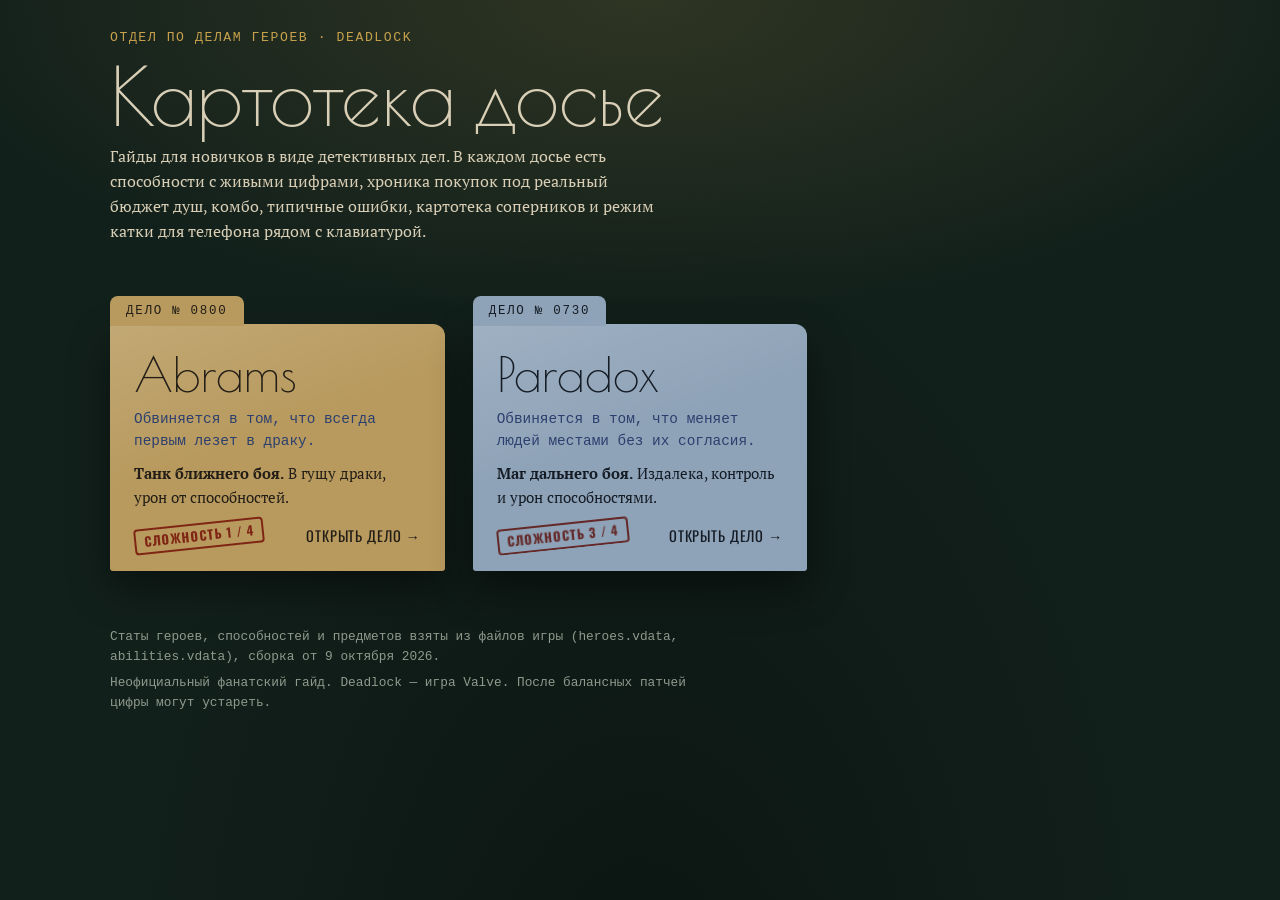
==== commit 575578da: "feat: обновить досье героев, главная страница" ====
--- a/index.html
+++ b/index.html
@@ -3,457 +3,39 @@
 <head>
 <meta charset="utf-8">
 <meta name="viewport" content="width=device-width, initial-scale=1, viewport-fit=cover">
-<meta name="description" content="Гайд по Abrams в Deadlock в виде детективного досье: интерактивный счётчик душ пересчитывает уровень, предметы и урон способностей.">
-<style>html{color-scheme:dark}body{margin:0;font-family:system-ui,sans-serif;font-size:14px}img{max-width:100%}[hidden]{display:none!important}:root{padding-top:env(safe-area-inset-top,0px);padding-bottom:env(safe-area-inset-bottom,0px)}</style>
-<title>Досье Abrams</title>
+<meta name="description" content="Детективные досье-гайды по героям Deadlock для новичков: Abrams и Paradox.">
+<style>html{color-scheme:dark}body{margin:0}img{max-width:100%}[hidden]{display:none!important}:root{padding-top:env(safe-area-inset-top,0px);padding-bottom:env(safe-area-inset-bottom,0px)}</style>
+<title>Картотека досье Deadlock</title>
 <link rel="preconnect" href="https://fonts.googleapis.com">
 <link rel="preconnect" href="https://fonts.gstatic.com" crossorigin>
 <link rel="stylesheet" href="https://fonts.googleapis.com/css2?family=Poiret+One&family=Oswald:wght@500;700&family=PT+Serif:ital,wght@0,400;0,700;1,400&family=PT+Mono&display=swap">
-<link rel="stylesheet" href="dossier.css">
+<link rel="stylesheet" href="assets/dossier.css">
 </head>
 <body>
-<div class="wrap">
-  <nav class="spine" aria-label="Навигация по досье">
-    <div class="row">
-      <a class="case" href="paradox.html" title="Перейти к досье Paradox">Abrams ⇄ <small>№ 0800</small></a>
-      <div class="nums"><a href="#primety" aria-current="false"><b>I</b><small>Приметы</small></a><a href="#pokazaniya" aria-current="false"><b>II</b><small>Способности</small></a><a href="#hronika" aria-current="false"><b>III</b><small>Покупки</small></a><a href="#metod" aria-current="false"><b>IV</b><small>Метод</small></a><a href="#protokol" aria-current="false"><b>V</b><small>Ошибки</small></a><a href="#uliki" aria-current="false"><b>VI</b><small>Улики</small></a><a href="#kartoteka" aria-current="false"><b>VII</b><small>Соперники</small></a></div>
-    </div>
-    <div class="now">Лист <b data-now>обложка</b></div>
-  </nav>
-
-  <header class="hero">
-    <div class="folder" data-case="ДЕЛО № 0800">
-      <div class="hero-grid">
-        <div>
-          <h1>Abrams</h1>
-          <p class="charge">Обвиняется в том, что всегда первым лезет в драку.</p>
-          <p>Гайд для новичков по самому простому танку в Deadlock. Abrams врывается в самую гущу боя, оглушает врагов, вытягивает здоровье из всех, кто рядом, и восстанавливается за счёт полученного урона. Метко стрелять почти не нужно, а ошибки он прощает.</p>
-          <p>Внизу экрана закреплён счётчик душ. Передвинь ползунок, и все цифры в досье пересчитаются под твою игру: уровень, предметы, урон способностей.</p>
-          <div class="stamps">
-            <span class="stamp slam">Танк</span>
-            <span class="stamp slam d2">Сложность 1 / 4</span>
-            <span class="stamp slam d3">Играет от способностей</span>
-          </div>
-        </div>
-        <aside class="opis">
-          <h3>Опись материалов дела</h3>
-          <ol>
-            <li><a href="#primety"><span>Приметы и характер</span><span></span><span>I</span></a></li>
-            <li><a href="#pokazaniya"><span>Способности</span><span></span><span>II</span></a></li>
-            <li><a href="#hronika"><span>Хроника покупок</span><span></span><span>III</span></a></li>
-            <li><a href="#metod"><span>Метод работы</span><span></span><span>IV</span></a></li>
-            <li><a href="#protokol"><span>Протокол ошибок</span><span></span><span>V</span></a></li>
-            <li><a href="#uliki"><span>Улики под соперника</span><span></span><span>VI</span></a></li>
-            <li><a href="#kartoteka"><span>Картотека соперников</span><span></span><span>VII</span></a></li>
-          </ol>
-        </aside>
-      </div>
-    </div>
+<div class="wrap" style="padding-bottom:40px">
+  <header class="catalog-head">
+    <span class="exhibit">Отдел по делам героев · Deadlock</span>
+    <h1>Картотека досье</h1>
+    <p>Гайды для новичков в виде детективных дел. В каждом досье есть способности с живыми цифрами, хроника покупок под реальный бюджет душ, комбо, типичные ошибки, картотека соперников и режим катки для телефона рядом с клавиатурой.</p>
   </header>
-
-  <section id="primety">
-    <div class="section-head"><span class="exhibit">Лист I</span><h2>Приметы и характер</h2></div>
-    <div class="sheet record">
-      <div>
-        <p class="quote">«Пока враги тратят на него патроны, союзники из задних рядов безнаказанно наносят урон». Из описания героя в игре.</p>
-        <table class="stat-table">
-          <tbody>
-            <tr><th>Здоровье</th><td>800 <small>+49 за усиление</small></td></tr>
-            <tr><th>Регенерация</th><td>1,5 HP/с</td></tr>
-            <tr><th>Скорость</th><td>6,4 м/с <small>медленный</small></td></tr>
-            <tr><th>Дробовик</th><td>9 × 3,6 урона <small>магазин 9</small></td></tr>
-            <tr><th>Дальность дробовика</th><td>полный урон до 17 м <small>к 40 м — лишь 10 %</small></td></tr>
-            <tr><th>Удар рукой</th><td>50 / 116 <small>лёгкий / тяжёлый</small></td></tr>
-            <tr><th>Духовная сила</th><td>0 <small>+1,1 за усиление</small></td></tr>
-            <tr><th>Выносливость</th><td>3 рывка</td></tr>
-          </tbody>
-        </table>
-      </div>
-      <div class="traits">
-        <h3>Сильные стороны</h3>
-        <ul>
-          <li>Много здоровья, и лечат его сразу две способности.</li>
-          <li>Два оглушения: рывок в стену и ульта.</li>
-          <li>Урон идёт в основном от способностей, а не от стрельбы.</li>
-          <li>Удар рукой с каждым уровнем растёт быстрее, чем у других героев.</li>
-        </ul>
-        <div class="minus">
-          <h3>Слабые места</h3>
-          <ul>
-            <li>Дробовик бесполезен издалека.</li>
-            <li>Медленно бегает: если полез не туда, уйти будет сложно.</li>
-            <li>Его легко «закайтить»: враги держат дистанцию, пока у него перезаряжаются способности.</li>
-            <li>Предметы, урезающие лечение (Healbane, Decay), бьют по нему больнее, чем по другим.</li>
-          </ul>
-        </div>
-        <p class="typed">Пометка следователя: дробовик заряжается по одному патрону, по 0,35 с на каждый. Не жди, пока зарядится весь магазин: стрелять можно и с парой патронов.</p>
-      </div>
-    </div>
-  </section>
-
-  <section id="pokazaniya">
-    <div class="section-head"><span class="exhibit">Лист II</span><h2>Способности</h2></div>
-    <p class="lede">Цифры на карточках зависят от счётчика душ внизу: от твоей духовной силы и уже купленных улучшений. Урон указан без учёта сопротивлений цели, поэтому в игре он будет ниже.</p>
-    <div class="abilities">
-      <article class="sheet ab" id="ab-siphon">
-        <header><h3>Siphon Life</h3><span class="key">1-я способность · доступна сразу</span></header>
-        <p>Каждые 0,25 с наносит урон всем врагам поблизости и лечит тебя на 70 % урона, нанесённого героям. Твой главный источник и урона, и лечения.</p>
-        <dl class="readout">
-          <div><dt>Урон в секунду</dt><dd data-o="s-dps">—</dd></div>
-          <div><dt>За применение</dt><dd data-o="s-total">—</dd></div>
-          <div><dt>Лечение с героя</dt><dd data-o="s-heal">—</dd></div>
-          <div><dt>Длительность</dt><dd data-o="s-dur">—</dd></div>
-          <div><dt>Радиус</dt><dd data-o="s-rad">—</dd></div>
-          <div><dt>Перезарядка</dt><dd data-o="s-cd">—</dd></div>
-        </dl>
-        <ul class="tiers">
-          <li data-t="S1"><span class="t">T1 · 1</span><span>Перезарядка −20 с: 22 с вместо 42.</span></li>
-          <li data-t="S2"><span class="t">T2 · 2</span><span>+2 с длительности.</span></li>
-          <li data-t="S3"><span class="t">T3 · 5</span><span>+18 урона в секунду, коэффициент от духа 0,72, радиус +2 м.</span></li>
-        </ul>
-      </article>
-      <article class="sheet ab" id="ab-charge">
-        <header><h3>Shoulder Charge</h3><span class="key">2-я способность · с 500 душ</span></header>
-        <p>Рывок вперёд на 1,4 с. Враги на пути цепляются и тащатся вместе с тобой, а героя, впечатанного в стену, оглушает. Годится и чтобы ворваться в драку, и чтобы из неё выйти.</p>
-        <dl class="readout">
-          <div><dt>Урон</dt><dd data-o="c-dmg">—</dd></div>
-          <div><dt>Оглушение о стену</dt><dd data-o="c-stun">—</dd></div>
-          <div><dt>Перезарядка</dt><dd data-o="c-cd">—</dd></div>
-        </dl>
-        <ul class="tiers">
-          <li data-t="C1"><span class="t">T1 · 1</span><span>Замедление 32 % на 3 с.</span></li>
-          <li data-t="C2"><span class="t">T2 · 2</span><span>Оглушение о стену +0,8 с.</span></li>
-          <li data-t="C3"><span class="t">T3 · 5</span><span>Перезарядка −18 с; после столкновения с героем +1,5 к урону оружия на 6 с.</span></li>
-        </ul>
-      </article>
-      <article class="sheet ab" id="ab-infernal">
-        <header><h3>Infernal Resilience</h3><span class="key">пассивка · с 1 400 душ</span></header>
-        <p>Часть полученного урона в течение 20 с возвращается тебе лечением, а регенерация растёт на 1 HP/с. Урон от крипов учитывается на 40 %. Именно поэтому Abrams так прощает ошибки.</p>
-        <dl class="readout">
-          <div><dt>Возврат урона</dt><dd data-o="i-pct">—</dd></div>
-          <div><dt>Бонус здоровья</dt><dd data-o="i-hp">—</dd></div>
-          <div><dt>Вампиризм рукой</dt><dd data-o="i-ls">—</dd></div>
-        </dl>
-        <ul class="tiers">
-          <li data-t="I1"><span class="t">T1 · 1</span><span>+200 к здоровью.</span></li>
-          <li data-t="I2"><span class="t">T2 · 2</span><span>+18 % вампиризма от ударов рукой.</span></li>
-          <li data-t="I3"><span class="t">T3 · 5</span><span>Возврат до 22 % урона, +20 % сопротивления дебаффам.</span></li>
-        </ul>
-      </article>
-      <article class="sheet ab" id="ab-ult">
-        <header><h3>Seismic Impact</h3><span class="key">ульта · с 3 200 душ</span></header>
-        <p>Abrams высоко подпрыгивает и обрушивается в выбранную точку: всех вокруг ранит и оглушает. Перезаряжается долго, так что используй её против группы.</p>
-        <dl class="readout">
-          <div><dt>Урон</dt><dd data-o="u-dmg">—</dd></div>
-          <div><dt>Оглушение</dt><dd data-o="u-stun">—</dd></div>
-          <div><dt>Радиус</dt><dd data-o="u-rad">—</dd></div>
-          <div><dt>Перезарядка</dt><dd data-o="u-cd">—</dd></div>
-        </dl>
-        <ul class="tiers">
-          <li data-t="U1"><span class="t">T1 · 1</span><span>Перезарядка −30 с.</span></li>
-          <li data-t="U2"><span class="t">T2 · 2</span><span>Оглушение +0,8 с.</span></li>
-          <li data-t="U3"><span class="t">T3 · 5</span><span>5 с иммунитета к контролю при прыжке, радиус +6 м.</span></li>
-        </ul>
-      </article>
-    </div>
-    <div class="ap-order">
-      Порядок улучшений. Подсвечены те, на которые хватает очков при текущем значении счётчика. Чтобы взять всё, нужно 32 очка, а за матч на ~35 000 душ их набирается около 28, так что до последнего улучшения обычно не доходит.
-      <ol id="ap-list"></ol>
-    </div>
-  </section>
-
-  <section id="hronika">
-    <div class="section-head"><span class="exhibit">Лист III</span><h2>Хроника покупок</h2></div>
-    <p class="lede">Билд «спирит-танк»: качаем духовную силу и длительность Siphon Life, остальное вкладываем в живучесть. Рассчитан на обычный матч, за который набирается около 35 000 душ. Для улучшаемых предметов указана только доплата.</p>
-    <div class="sheet">
-      <div class="ledger-top">
-        <div class="slots-wrap">
-          <h4>Слоты сейчас</h4>
-          <div class="slots" id="slots"></div>
-          <p class="slots-note">9 обычных слотов и 3 дополнительных. Дополнительные открываются по одному за каждого уничтоженного вражеского Walker.</p>
-        </div>
-        <div class="inv">
-          <h4>Бонус за вложения в категорию</h4>
-          <div class="meter-row"><div class="lbl"><span>Живучесть</span><b data-o="v-bonus">—</b></div><div class="meter vit" data-meter="vit"></div><div class="next" data-o="v-next"></div></div>
-          <div class="meter-row"><div class="lbl"><span>Дух</span><b data-o="sp-bonus">—</b></div><div class="meter spi" data-meter="spi"></div><div class="next" data-o="sp-next"></div></div>
-          <div class="meter-row"><div class="lbl"><span>Оружие</span><b>+0 %</b></div><div class="meter wpn" data-meter="wpn"></div><div class="next">В этом билде не используется.</div></div>
-        </div>
-      </div>
-      <div id="phases"></div>
-      <p class="typed" style="margin-top:22px">Если Walker ещё стоят и доп. слотов нет, пропусти Mystic Vulnerability и Torment Pulse и сразу улучшай Spirit Lifesteal до Infuser. Последний, 12-й слот оставь под соперника: варианты на листе VI. Вместо Torment Pulse можно взять Superior Cooldown (−20 % к перезарядке способностей).</p>
-      <p class="typed">Про Golden Goose Egg: предмет сам приносит души, но в файлах игры у него есть скрытый штраф −15 % к твоему урону. Танку, который постоянно в драке, это невыгодно.</p>
-    </div>
-  </section>
-
-  <section id="metod">
-    <div class="section-head"><span class="exhibit">Лист IV</span><h2>Метод работы</h2></div>
-    <p class="lede">Главное правило: врывайся в драку первым, но только если рядом союзники, а рывок и Siphon Life готовы.</p>
-    <div class="board" role="list">
-      <svg class="string" aria-hidden="true"><polyline fill="none" stroke="#a8281f" stroke-width="1.6" points=""/></svg>
-      <div class="note" role="listitem"><span class="pin-dot"></span><span class="n">шаг 1</span><b>Рывок в стену</b><p>Используй Shoulder Charge так, чтобы впечатать врага в стену: он будет оглушён.</p></div>
-      <div class="note" role="listitem"><span class="pin-dot"></span><span class="n">шаг 2</span><b>Siphon Life</b><p>Жми сразу: враг прижат к стене и замедлен, из радиуса ему не выйти.</p></div>
-      <div class="note" role="listitem"><span class="pin-dot"></span><span class="n">шаг 3</span><b>Тяжёлый удар</b><p>Зажми кнопку удара рукой. С Lifestrike удар ещё и замедляет, и лечит.</p></div>
-      <div class="note" role="listitem"><span class="pin-dot"></span><span class="n">шаг 4</span><b>Дробовик в упор</b><p>Добивай с близкого расстояния. Ульту прибереги для групповой драки.</p></div>
-    </div>
-    <p class="board-caption">Красной нитью связаны шаги одной комбинации против одиночной цели. Вся она занимает около 3 секунд.</p>
-    <div class="sheet teamfight">
-      <h3 class="exhibit" style="color:var(--stamp)">Командная драка</h3>
-      <ol>
-        <li>Дождись, пока команда подтянется на 10–15 м за тобой.</li>
-        <li>Прыгай с Seismic Impact в центр вражеской группы. С Diviner's Kevlar сразу получишь щит на 1 000 HP.</li>
-        <li>Сразу после приземления включай Siphon Life: ты в самой гуще и лечишься от всех врагов разом.</li>
-        <li>Рывком вытащи самого опасного стрелка из-за спин его команды поближе к своим.</li>
-        <li>Если видишь, что тебя вот-вот оглушат, заранее жми Unstoppable: под оглушением его уже не активировать.</li>
-      </ol>
-    </div>
-  </section>
-
-  <section id="protokol">
-    <div class="section-head"><span class="exhibit">Лист V</span><h2>Протокол ошибок</h2></div>
-    <div class="two">
-      <div class="sheet">
-        <h3 class="exhibit" style="color:var(--stamp);margin-top:0">Нарушения в бою</h3>
-        <ol class="protocol">
-          <li><span class="art">ст. 1</span><div><b>Рывок в одиночку против троих.</b>Рывок уже потрачен, а без него не отступить. Так погибает даже Abrams.</div></li>
-          <li><span class="art">ст. 2</span><div><b>Драка без способностей.</b>Если рывок и Siphon Life на перезарядке, отойди за спины команды и дождись, пока откатится хотя бы одна из них.</div></li>
-          <li><span class="art">ст. 3</span><div><b>Ульта на одного.</b>Она перезаряжается больше трёх минут, так что прибереги её для группы.</div></li>
-          <li><span class="art">ст. 4</span><div><b>Враг ушёл из радиуса Siphon Life.</b>Держись к нему вплотную и замедляй: рывком с T1 или ударом с Lifestrike.</div></li>
-          <li><span class="art">ст. 5</span><div><b>Удар прямо в парирование.</b>Если видишь, что враг готов парировать, выжди и бей, когда парирование закончится.</div></li>
-        </ol>
-      </div>
-      <div class="sheet">
-        <h3 class="exhibit" style="color:var(--stamp);margin-top:0">Нарушения в фарме</h3>
-        <ol class="farm">
-          <li><b>Не забираешь сферы.</b> Половина душ с крипа вылетает в виде сферы: выстрели в неё, иначе её заберёт враг. Если добить крипа рукой, сфера засчитается сразу.</li>
-          <li><b>Стоишь без дела.</b> Между волнами чисти лагеря у линии и ломай ящики рукой. Siphon Life в лагере и фармит, и лечит.</li>
-          <li><b>Пропускаешь Sinner's Sacrifice.</b> После 8-й минуты его можно разбить ударами рукой. Это самая крупная нейтральная награда, которую можно взять в одиночку.</li>
-          <li><b>Умираешь с душами из лагерей.</b> При смерти они пропадают. Накопил на покупку — сразу иди в магазин.</li>
-          <li><b>Делишь убийства.</b> Крипов выгодно фармить вдвоём, а героя добивать самому: за убийство в одиночку дают 125 %.</li>
-        </ol>
-      </div>
-    </div>
-  </section>
-
-  <section id="uliki">
-    <div class="section-head"><span class="exhibit">Лист VI</span><h2>Улики под соперника</h2></div>
-    <p class="lede">Предметы против конкретных соперников. Ими занимают последний, 12-й слот, а если угроза серьёзная, ставят вместо Spirit Lifesteal или Fortitude. Что купили враги, видно по Tab.</p>
-    <div class="sheet scroll">
-      <table class="evid">
-        <thead><tr><th>Если</th><th>Предмет</th><th>Цена</th><th>Что даёт</th></tr></thead>
-        <tbody>
-          <tr><td>Тебя расстреливают стрелки</td><td>Bullet Resilience</td><td>3 200</td><td>+30 % сопротивления пулям, ещё +15 % ниже половины здоровья.</td></tr>
-          <tr><td>То же, но дешевле</td><td>Return Fire</td><td>1 600</td><td>Активка: 65 % урона пулями возвращается стрелявшему, +10 % сопротивления пулям.</td></tr>
-          <tr><td>Тебя бьют способностями</td><td>Spirit Resilience</td><td>3 200</td><td>+30 % сопротивления духу, ещё +15 % ниже половины здоровья.</td></tr>
-          <tr><td>Много магов в поздней игре</td><td>Witchmail</td><td>6 400</td><td>+22 % сопротивления духу, +14 духа. Когда тебя сильно бьют способностями, твои перезарядки сокращаются.</td></tr>
-          <tr><td>Враги много лечатся</td><td>Healbane</td><td>1 600</td><td>Твой урон духом, включая Siphon Life, снижает их лечение на 35 %. Если враг умрёт под этим эффектом, ты вылечишься на 275.</td></tr>
-          <tr><td>Фокусят и стрелки, и маги</td><td>Colossus</td><td>6 400</td><td>Активка на 7 с: +35 % к обоим сопротивлениям, +30 % урона рукой, замедление врагов в 14 м.</td></tr>
-          <tr><td>Тебя останавливают на подходе</td><td>Counterspell</td><td>3 200</td><td>Парирование отражает вражескую способность, а при удаче лечит на 150 и даёт +20 духа. Нужно точно поймать момент.</td></tr>
-        </tbody>
-      </table>
-    </div>
-    <p class="lede" style="margin-top:18px">Труднее всего Abrams против тех, кто держит дистанцию: снайперов вроде Vindicta и Grey Talon и героев с дальним контролем. Не гоняйся за ними в одиночку: подбирайся вместе с командой, прячась за укрытиями.</p>
-  </section>
-
-  <section id="kartoteka">
-    <div class="section-head"><span class="exhibit">Лист VII</span><h2>Картотека соперников</h2></div>
-    <p class="lede">Десять героев, которые чаще всего встречаются в матчах или особенно неудобны для Abrams. Цифры способностей взяты из файлов игры. Оценка опасности — моя, для новичка на Abrams.</p>
-    <div class="rivals" id="rivals"></div>
-    <p class="rivals-note">В режиме катки можно отметить героев из вражеской команды, и останутся только подсказки против них.</p>
-  </section>
-
+  <div class="catalog" id="catalog"></div>
   <footer>
-    <span>Статы героя, способностей и предметов, бонусы за вложения и кривая уровней взяты из файлов игры (heroes.vdata, abilities.vdata), сборка от 9 октября 2026.</span>
-    <span>Экономика душ: <a href="https://deadlock.wiki/Souls" rel="noopener">deadlock.wiki/Souls</a>. Дальность оружия: <a href="https://deadlock.wiki/Falloff_Range" rel="noopener">deadlock.wiki/Falloff_Range</a>.</span>
+    <span>Статы героев, способностей и предметов взяты из файлов игры (heroes.vdata, abilities.vdata), сборка от 9 октября 2026.</span>
     <span>Неофициальный фанатский гайд. Deadlock — игра Valve. После балансных патчей цифры могут устареть.</span>
   </footer>
 </div>
-
-<div class="counter" role="region" aria-label="Счётчик душ">
-  <div class="counter-in">
-    <div><label for="souls">Душ заработано</label><output id="souls-out" for="souls">18 200</output></div>
-    <input type="range" id="souls" min="0" max="48600" step="100" value="18200" aria-describedby="souls-out">
-    <div class="chips"><span class="chip" data-o="lvl">ур. 24</span><span class="chip" data-o="ap">AP 20</span><span class="chip" data-o="sp">дух 81</span><span class="chip" data-o="hp">HP —</span></div>
-    <div class="presets" id="presets">
-      <button type="button" data-v="3800">Линия</button>
-      <button type="button" data-v="10200">Ранние драки</button>
-      <button type="button" data-v="18200">Середина</button>
-      <button type="button" data-v="34200">Поздняя игра</button>
-      <button type="button" data-v="48600">Потолок</button>
-      <button type="button" class="k-open" id="k-open">Режим катки</button>
-      <label class="kevlar" id="kev-wrap" hidden><input type="checkbox" id="kev"> ульта прожата (Kevlar)</label>
-    </div>
-  </div>
-</div>
-
-<div class="katka" id="katka" role="dialog" aria-modal="true" aria-labelledby="k-title" hidden>
-  <div class="katka-in">
-    <div class="k-head">
-      <div><span class="exhibit">Рапорт на выезд</span><h2 id="k-title">Режим катки</h2></div>
-      <button type="button" class="k-close" id="k-close">Закрыть · Esc</button>
-    </div>
-    <div class="k-souls">
-      <div><span class="lbl">Душ заработано</span><output id="k-souls-out">0</output></div>
-      <div class="k-steps" id="k-steps">
-        <button type="button" data-d="-500">−500</button><button type="button" data-d="-100">−100</button>
-        <button type="button" data-d="100">+100</button><button type="button" data-d="500">+500</button>
-      </div>
-    </div>
-    <div class="k-grid">
-      <section class="sheet k-card">
-        <h3>Следующая покупка</h3>
-        <p class="k-big" data-k="buy"></p>
-        <p data-k="buy-what"></p>
-        <p class="k-small" data-k="buy-then"></p>
-      </section>
-      <section class="sheet k-card">
-        <h3>Очки способностей</h3>
-        <p class="k-big" data-k="ap"></p>
-        <p data-k="ap-note"></p>
-        <p class="k-small" data-k="ap-lvl"></p>
-      </section>
-      <section class="sheet k-card k-wide">
-        <h3>Комбо против одного</h3>
-        <ol class="k-combo"><li>Рывок в стену</li><li>Siphon Life</li><li>Тяжёлый удар</li><li>Дробовик в упор</li></ol>
-        <p class="k-small">Командная драка: ульта в центр группы → Siphon Life → рывком вытащить стрелка к своим.</p>
-      </section>
-      <section class="sheet k-card k-wide">
-        <h3>Против кого играем</h3>
-        <div class="k-chips" id="k-chips"></div>
-        <div class="k-tips" id="k-tips"></div>
-      </section>
-      <section class="sheet k-card k-wide">
-        <h3>Три правила</h3>
-        <ol class="k-rules">
-          <li>Врывайся, только если рядом союзники, а рывок и Siphon Life готовы.</li>
-          <li>Ульту трать на группу, а не на одного.</li>
-          <li>Не копи души: накопил на покупку — иди в магазин.</li>
-        </ol>
-      </section>
-    </div>
-  </div>
-</div>
-
+<script src="assets/heroes.js"></script>
 <script>
-window.HERO = {
-  id: 'abrams',
-  baseHp: 800, hpPerBoon: 49, spPerBoon: 1.1,
-  hpFromUpg: have => have.has('I1') ? 200 : 0,
-  UNLOCK_ORDER: ['S','C','I','U'],
-  UPG: [['S1',1],['I1',1],['C1',1],['S2',2],['U1',1],['I2',2],['S3',5],['C2',2],['U2',2],['I3',5],['U3',5],['C3',5]],
-  UPG_NAME: {S:'Siphon',C:'Charge',I:'Infernal',U:'Ульта'},
-  flexPhase: 4,
-  toggle: {item: 'dk', sp: 40},
-  abilityCards: [['ab-siphon','S'],['ab-charge','C'],['ab-infernal','I'],['ab-ult','U']],
-  ITEMS: {
-    xs:{n:'Extra Spirit',p:800,c:'spi',sp:10,hp:0},
-    xr:{n:'Extra Regen',p:800,c:'vit',sp:0,hp:0},
-    ml:{n:'Melee Lifesteal',p:800,c:'vit',sp:0,hp:0},
-    xh:{n:'Extra Health',p:800,c:'vit',sp:0,hp:210},
-    de:{n:'Duration Extender',p:1600,c:'spi',sp:0,hp:0},
-    hb:{n:'Healing Booster',p:1600,c:'vit',from:'xr',sp:0,hp:0},
-    sb:{n:'Sprint Boots',p:800,c:'vit',sp:0,hp:0},
-    es:{n:'Enduring Speed',p:1600,c:'vit',from:'sb',sp:0,hp:0},
-    is:{n:'Improved Spirit',p:1600,c:'spi',from:'xs',sp:18,hp:75},
-    sl:{n:'Spirit Lifesteal',p:1600,c:'vit',sp:6,hp:90},
-    sd:{n:'Superior Duration',p:3200,c:'spi',from:'de',sp:0,hp:0},
-    lf:{n:'Lifestrike',p:3200,c:'vit',from:'ml',sp:0,hp:125},
-    ft:{n:'Fortitude',p:3200,c:'vit',from:'xh',sp:0,hp:375},
-    dr:{n:'Debuff Reducer',p:1600,c:'vit',sp:0,hp:90},
-    bs:{n:'Boundless Spirit',p:6400,c:'spi',from:'is',sp:30,spPct:15,hp:75},
-    dk:{n:"Diviner's Kevlar",p:6400,c:'vit',sp:0,hp:0},
-    un:{n:'Unstoppable',p:6400,c:'vit',from:'dr',sp:0,hp:125},
-    inf:{n:'Infuser',p:6400,c:'vit',from:'sl',sp:6,hp:100},
-    mv:{n:'Mystic Vulnerability',p:1600,c:'spi',sp:0,hp:0},
-    tp:{n:'Torment Pulse',p:3200,c:'spi',sp:0,hp:100},
-    ee:{n:'Escalating Exposure',p:6400,c:'spi',from:'mv',sp:0,hp:0}
-  },
-  PHASES: [
-    {t:'Фаза 1. Линия', r:'0–3 800 душ', buys:[
-      ['xs','+10 духа','Усиливает Siphon Life и рывок.'],
-      ['xr','+2,5 HP/с','Дольше продержишься на линии.'],
-      ['ml','Удар рукой лечит на 100 HP, урон рукой +12 %','Тяжёлый удар по врагу и бьёт, и лечит.'],
-      ['xh','+210 HP','Просто больше здоровья.']]},
-    {t:'Фаза 2. Ранние драки', r:'3 800–10 200 душ', buys:[
-      ['de','+22 % длительности одной способности','При покупке выбери Siphon Life.'],
-      ['hb','+20 % к любому лечению, +3 HP/с','Siphon Life и пассивка лечат сильнее.'],
-      ['sb','+2 м/с к спринту','Нужны для Enduring Speed.'],
-      ['es','+2 м/с, замедления слабее на 25 %','Закрывает главную слабость — медлительность. Вложения в живучесть доходят до 4 800: первый большой скачок бонуса.'],
-      ['is','+18 духа, +75 HP','Основа для Boundless Spirit.'],
-      ['sl','13 % урона от способностей возвращается лечением','Ещё больше лечения от Siphon Life.']]},
-    {t:'Фаза 3. Середина игры', r:'10 200–18 200 душ', buys:[
-      ['sd','+28 % длительности всех способностей','Вложения в дух доходят до 4 800, и бонус подскакивает с +19 до +38.'],
-      ['lf','Удар замедляет на 48 % и лечит, +125 HP','Тяжёлый удар превращается в полноценное оружие.'],
-      ['ft','+375 HP, быстрая регенерация вне боя','Реже придётся возвращаться на базу.'],
-      ['dr','Дебаффы на 25 % короче','Нужен для Unstoppable.']]},
-    {t:'Фаза 4. Поздняя игра', r:'18 200–34 200 душ', buys:[
-      ['bs','+30 духа и ещё +15 % ко всей духовной силе','Самая большая прибавка к урону способностей.'],
-      ['dk','После ульты: щит на 1 000 HP и +40 духа на 20 с','Щит появляется ровно тогда, когда ты прыгаешь в толпу.'],
-      ['un','5,5 с иммунитета к оглушению и контролю','Посреди драки тебя уже не остановить.']]},
-    {t:'Доп. слоты после Walker', r:'34 200+ душ · слоты 10–12', buys:[
-      ['mv','Твой урон духом снижает сопротивление цели духу на 8 %, твоё сопротивление духу +8 %','Дешёвый слот 10. Вложения в дух доходят до 11 200, бонус растёт с +52 до +59.'],
-      ['tp','Каждые 1,4 с бьёт двух ближайших врагов в радиусе 9 м, +100 HP, урон по тебе рукой −18 %','Слот 11. Постоянный урон для того, кто всё время в гуще.'],
-      ['inf','Активка: +30 духа и 70 % вампиризма способностями на 7 с','Улучшение без нового слота: если души ещё остались.'],
-      ['ee','Урон духом накладывает до 12 стаков по +4,5 % к урону духом по цели','За одно применение Siphon Life набирается почти полный стек. Вложения в дух доходят до 16 000, бонус +66.']]}
-  ],
-  RIVALS: [
-    {id:'vindicta', n:'Vindicta', role:'снайпер', lvl:3,
-     fear:['Stake: привязывает к месту на 1,75 с в радиусе 9 м (перезарядка 40 с).', 'Assassinate: выстрел через всю карту, по целям ниже 50 % здоровья бьёт сильнее.'],
-     play:['Flight держит её в воздухе 13 с, рывком не достать. Жди, пока приземлится: полёт перезаряжается 42 с.', 'С низким здоровьем не выходи на открытое место, отступай за укрытия.'],
-     buy:'Bullet Resilience', tip:'В полёте её не достать — жди приземления. С низким HP держись за укрытиями.'},
-    {id:'talon', n:'Grey Talon', role:'лучник', lvl:3,
-     fear:['Spirit Snare: ловушка на 2,25 с отключает способности, оружие и предметы (перезарядка 34 с).', 'Guided Owl: 230 урона и оглушение на 0,75 с в радиусе 12 м.'],
-     play:['Смотри под ноги и обходи ловушки. Чувствуешь угрозу — включай Unstoppable заранее.', 'Он медленный (6,3 м/с, почти как ты): доберёшься вплотную — ему не уйти.'],
-     buy:'Spirit Resilience', tip:'Обходи ловушки, Unstoppable включай заранее. Догнал — он не убежит.'},
-    {id:'haze', n:'Haze', role:'стрелок', lvl:2,
-     fear:['Sleep Dagger: сон на 2,75 с (перезарядка 30 с). Любой урон тебя будит.', 'Bullet Dance (ульта): 3,5 с без промаха стреляет по всем в радиусе 16 м.'],
-     play:['У неё всего 730 HP: рывок в стену и Siphon Life часто убивают сразу.', 'Начала ульту — выйди из радиуса 16 м. Невидимость Smoke Bomb выдаёт её вблизи.'],
-     buy:'Bullet Resilience или Return Fire', tip:'Хрупкая: связка часто убивает сразу. Ульта — сразу уходи дальше 16 м.'},
-    {id:'seven', n:'Seven', role:'маг', lvl:2,
-     fear:['Static Charge: через секунду оглушает на 0,9 с всех в 5 м вокруг цели.', 'Storm Cloud (ульта): облако до 30 м бьёт всех, кого он видит.'],
-     play:['Получил Static Charge — отбеги от союзников, чтобы не оглушило и их.', 'Ульту он держит каналом: оглуши его рывком в стену или своей ультой. Или уйди за стену: без прямой видимости урона нет.'],
-     buy:'Spirit Resilience или Witchmail', tip:'Static Charge — отбеги от своих. Его ульту сбивай оглушением или прячься за стену.'},
-    {id:'ratking', n:'Rat King', role:'боец с оружием', lvl:2,
-     fear:['Royal Pestments: щит на 15 % его здоровья, пока он держится, пули отражаются в стрелка.', 'Rule, Ratannia! (ульта): у флага его союзники получают на 15 % меньше урона и не замедляются.'],
-     play:['Пока на нём щит, не стреляй: бей Siphon Life и рукой, способности не отражаются.', 'Не дерись у его флага: рывком вытаскивай врагов из радиуса 20 м.'],
-     buy:'Bullet Resilience', tip:'Щит на нём — не стреляй, бей Siphon Life и рукой. У флага не дерись.'},
-    {id:'victor', n:'Victor', role:'танк', lvl:2,
-     fear:['Shocking Reanimation (ульта): после смерти встаёт с 50 % здоровья и оглушает всех в 18 м на 1,5 с.', 'Aura of Suffering: урон вокруг него растёт до 58 в секунду.'],
-     play:['Убил его — сразу отойди или заранее включи Unstoppable: через пару секунд он встанет и оглушит.', 'Он лечится через Jumpstart: Healbane урежет это лечение.'],
-     buy:'Healbane', tip:'Убил — отойди: он воскреснет и оглушит всех в 18 м.'},
-    {id:'infernus', n:'Infernus', role:'поджигатель', lvl:2,
-     fear:['Napalm: замедляет на 28 %, и 8 с ты получаешь от него на 16 % больше урона.', 'Concussive Combustion (ульта): через задержку оглушает на 1,25 с всех в 12 м, прервать её нельзя.'],
-     play:['Начал ульту — сразу отбегай дальше 12 м.', 'Горение копится от его попаданий: не стой под огнём дольше, чем нужно.'],
-     buy:'Spirit Resilience', tip:'Ульта — отбегай дальше 12 м, её не прервать. Напалм усиливает его урон по тебе.'},
-    {id:'vyper', n:'Vyper', role:'ассасин', lvl:2,
-     fear:['Petrifying Bola (ульта): прямое попадание превращает в камень на 2,2 с.', 'Lethal Venom: чем меньше у тебя здоровья, тем больнее яд.'],
-     play:['Screwjab Dagger замедляет всё сильнее с каждым кинжалом. Enduring Speed это смягчает.', 'С низким здоровьем отходи от неё: яд добивает.'],
-     buy:'Spirit Resilience', tip:'С низким HP не подходи: яд добивает. Замедления копятся от кинжалов.'},
-    {id:'paige', n:'Paige', role:'поддержка', lvl:1,
-     fear:['Captivating Read: зона замедления, через задержку обездвиживает на 1 с.', 'Rallying Charge (ульта): волна через весь город бьёт, оглушает на 1 с и лечит её союзников.'],
-     play:['Увидел зону под ногами — сразу выходи из неё.', 'У неё 680 HP, меньше всех: доберёшься рывком — она не переживёт связку.'],
-     buy:'Healbane', tip:'Выходи из зоны под ногами. Хрупкая: дотянулся рывком — она твоя.'},
-    {id:'graves', n:'Graves', role:'призыватель', lvl:1,
-     fear:['Grasping Hands: стена рук обездвиживает на 1 с всех, кто сквозь неё проходит.', 'Essence Theft: его оружие крадёт у тебя урон оружия и сопротивление духу.'],
-     play:['Обходи стену рук, а не беги сквозь неё.', 'У него 730 HP, а его пули не дают хедшотов: в ближнем бою ты сильнее.'],
-     buy:'Spirit Resilience', tip:'Стену рук обходи. Вблизи ты сильнее.'}
-  ],
-  compute(s, {fmt, fmt1}) {
-    const H = s.have, sp = s.sp, o = s.owned;
-    const sDps = (22 + (H.has('S3') ? 18 : 0)) + (0.6 + (H.has('S3') ? 0.12 : 0)) * sp;
-    let durPct = o.has('sd') ? 28 : (o.has('de') ? 22 : 0); if (s.toggleOn) durPct += 15;
-    const sDur = (4 + (H.has('S2') ? 2 : 0)) * (1 + durPct / 100);
-    const amp = o.has('hb') ? 0.2 : 0;
-    const uCd = (215 - (H.has('U1') ? 30 : 0)) * (o.has('dk') ? 0.9 : 1);
-    return {
-      's-dps': fmt(sDps), 's-total': fmt(sDps * sDur), 's-heal': fmt(sDps * sDur * 0.7 * (1 + amp)),
-      's-dur': `${fmt1(sDur)} с`, 's-rad': `${8 + (H.has('S3') ? 2 : 0)} м`, 's-cd': `${42 - (H.has('S1') ? 20 : 0)} с`,
-      'c-dmg': fmt(30 + 1.4 * sp), 'c-stun': `${fmt1(0.3 + (H.has('C2') ? 0.8 : 0))} с`, 'c-cd': `${33 - (H.has('C3') ? 18 : 0)} с`,
-      'i-pct': `${13 + (H.has('I3') ? 9 : 0)} %`, 'i-hp': H.has('I1') ? '+200' : '0', 'i-ls': H.has('I2') ? '18 %' : '0 %',
-      'u-dmg': fmt(100 + 2.325 * sp), 'u-stun': `${fmt1(1.6 + (H.has('U2') ? 0.8 : 0))} с`, 'u-rad': `${9 + (H.has('U3') ? 6 : 0)} м`, 'u-cd': `${fmt(uCd)} с`
-    };
-  }
-};
+(() => {
+  const CX = n => `Сложность ${n} / 4`;
+  document.getElementById('catalog').innerHTML = (window.DOSSIERS || []).map(d => `
+    <a class="case-card" href="${d.path}" data-case="ДЕЛО № ${d.num}" style="--f:${d.folder};--fi:${d.ink}">
+      <h2>${d.name}</h2>
+      <p class="charge">${d.charge}</p>
+      <p class="meta"><b>${d.role}.</b> ${d.style}.</p>
+      <div class="row"><span class="stamp">${CX(d.cx)}</span><span class="open">Открыть дело →</span></div>
+    </a>`).join('');
+})();
 </script>
-<script src="dossier.js"></script>
 </body>
 </html>
--- a/assets/dossier.css
+++ b/assets/dossier.css
@@ -0,0 +1,437 @@
+/* Layout: a detective's case file lying on a green felt desk at night. Paper sheets carry the content,
+   a brass soul counter is pinned to the bottom edge and drives every number on the page. */
+:root {
+  color-scheme: dark;
+  --felt: #12201b;          /* desk felt */
+  --felt-deep: #0b1511;
+  --paper: #e4d8b9;         /* manila sheet */
+  --paper-edge: #cdbd96;
+  --folder: #b89a5e;          /* case folder */
+  --folder-ink: var(--ink);
+  --ink: #221d16;           /* typewriter ink */
+  --ink-soft: #5a4f3f;
+  --carbon: #2c3f6e;        /* carbon-copy blue for typed notes */
+  --stamp: #a8281f;         /* rubber-stamp red */
+  --brass: #c7a14c;         /* lamp brass */
+  --brass-dim: #8a7034;
+  --on-felt: #d9cfb6;
+  --on-felt-dim: #8f9a8e;
+  --vit: #3f6d3b;           /* vitality items */
+  --spi: #6a3f86;           /* spirit items */
+  --wpn: #b0601e;           /* weapon items */
+  --font-display: "Poiret One", "Didot", "Bodoni 72", Georgia, serif;
+  --font-stamp: "Oswald", "Arial Narrow", Impact, sans-serif;
+  --font-body: "PT Serif", Georgia, "Times New Roman", serif;
+  --font-type: "PT Mono", "Courier New", ui-monospace, monospace;
+  --step--1: 0.82rem; --step-0: 1rem; --step-1: 1.2rem; --step-2: 1.5rem; --step-3: 2.1rem; --step-4: clamp(3.2rem, 11vw, 7.5rem);
+}
+* { box-sizing: border-box; }
+html { scroll-behavior: smooth; }
+body {
+  background: var(--felt);
+  background-image:
+    radial-gradient(ellipse 80% 50% at 50% 0%, rgba(199,161,76,.16), transparent 70%),
+    radial-gradient(ellipse at 50% 120%, var(--felt-deep), transparent 60%);
+  background-attachment: fixed;
+  color: var(--on-felt);
+  font-family: var(--font-body);
+  font-size: var(--step-0);
+  line-height: 1.55;
+  padding-inline: 16px;
+  padding-block: 0 120px;
+}
+a { color: inherit; }
+:focus-visible { outline: 2px dashed var(--brass); outline-offset: 3px; }
+.wrap { max-width: 1060px; margin-inline: auto; display: grid; grid-template-columns: minmax(0, 1fr); gap: 56px; }
+.wrap > * { min-width: 0; }
+
+/* ---------- paper ---------- */
+.sheet {
+  background: var(--paper);
+  background-image: repeating-linear-gradient(to bottom, transparent 0 31px, rgba(44,63,110,.10) 31px 32px);
+  color: var(--ink);
+  padding: clamp(20px, 4vw, 44px);
+  border-radius: 2px;
+  box-shadow: 0 1px 0 var(--paper-edge), 0 18px 40px rgba(0,0,0,.45);
+  position: relative;
+  min-width: 0;
+}
+.sheet::before { /* paper clip */
+  content: ""; position: absolute; top: -14px; left: 34px; width: 16px; height: 44px;
+  border: 3px solid #9a9a92; border-radius: 9px; border-bottom-color: transparent; opacity: .85;
+}
+.section-head { display: flex; flex-wrap: wrap; align-items: baseline; gap: 8px 18px; margin-bottom: 18px; }
+.section-head h2 {
+  font-family: var(--font-display); font-weight: 400; font-size: var(--step-3); line-height: 1.1;
+  margin: 0; color: var(--on-felt); text-wrap: balance;
+}
+.exhibit {
+  font-family: var(--font-type); font-size: var(--step--1); letter-spacing: .12em; text-transform: uppercase;
+  color: var(--brass);
+}
+.lede { max-width: 62ch; color: var(--on-felt); margin: 0 0 22px; }
+.typed { font-family: var(--font-type); color: var(--carbon); }
+.stamp {
+  display: inline-block; font-family: var(--font-stamp); font-weight: 700; text-transform: uppercase;
+  letter-spacing: .08em; color: var(--stamp); border: 3px solid var(--stamp); padding: 2px 10px;
+  border-radius: 4px; transform: rotate(-6deg); mix-blend-mode: multiply; opacity: .9;
+}
+@media (prefers-reduced-motion: no-preference) {
+  .slam { animation: slam .5s cubic-bezier(.2,1.6,.4,1) both; }
+  .slam.d2 { animation-delay: .25s; } .slam.d3 { animation-delay: .5s; }
+  @keyframes slam { from { transform: rotate(-14deg) scale(1.6); } to { transform: rotate(-6deg) scale(1); } }
+}
+
+/* ---------- folder spine: case switch + section numbers in one sticky bar ---------- */
+.spine {
+  position: sticky; top: env(safe-area-inset-top, 0px); z-index: 5;
+  display: grid; gap: 3px; padding: 8px 12px 6px;
+  background: linear-gradient(#1c2b24, #142019); border-bottom: 3px solid var(--folder);
+  border-radius: 0 0 6px 6px; box-shadow: 0 8px 18px rgba(0,0,0,.35);
+}
+.spine .row { display: flex; align-items: center; gap: 10px; min-width: 0; }
+.spine .case {
+  flex: none; display: inline-flex; align-items: baseline; gap: 6px; text-decoration: none;
+  background: var(--folder); color: var(--folder-ink); font-family: var(--font-type); font-size: .82rem;
+  padding: 5px 10px 4px; border-radius: 3px;
+}
+.spine .case small { opacity: .7; font-size: .72rem; }
+.spine .case:hover { filter: brightness(1.08); }
+.spine .nums { display: flex; gap: 3px; margin-left: auto; min-width: 0; }
+.spine .nums a {
+  text-decoration: none; color: var(--on-felt); border: 1px solid #3c4a42; border-radius: 3px;
+  display: flex; align-items: center; justify-content: center; gap: 5px; min-width: 30px; height: 30px; padding-inline: 7px;
+  font-family: var(--font-stamp); font-weight: 700; font-size: .88rem; transition: background-color .15s, color .15s;
+}
+.spine .nums a small { font-family: var(--font-type); font-weight: 400; font-size: .74rem; }
+.spine .nums a:hover { border-color: var(--brass); }
+.spine .nums a[aria-current="true"] { background: var(--paper); color: var(--stamp); border-color: var(--paper); }
+.spine .nums a[aria-current="true"] small { color: var(--ink); }
+.spine .now { display: none; font-family: var(--font-type); font-size: .72rem; color: var(--on-felt-dim); }
+.spine .now b { color: var(--paper); font-weight: 400; }
+@media (max-width: 900px) {
+  .spine .nums a small { display: none; }
+  .spine .nums a { padding-inline: 0; min-width: 28px; }
+  .spine .now { display: block; }
+}
+@media (max-width: 420px) {
+  .spine { padding-inline: 8px; }
+  .spine .case small { display: none; }
+  .spine .nums { gap: 2px; }
+  .spine .nums a { min-width: 26px; height: 28px; font-size: .8rem; }
+}
+@media (prefers-reduced-motion: reduce) { .spine .nums a { transition: none; } }
+section[id] { scroll-margin-top: 84px; }
+
+/* ---------- hero ---------- */
+.hero { padding-top: 26px; }
+.folder {
+  background: var(--folder); background-image: linear-gradient(160deg, rgba(255,255,255,.12), transparent 40%);
+  color: var(--ink); border-radius: 3px 14px 3px 3px; padding: clamp(22px, 5vw, 56px);
+  position: relative; box-shadow: 0 24px 50px rgba(0,0,0,.5);
+}
+.folder::before {
+  content: attr(data-case); position: absolute; top: -30px; left: 0; background: var(--folder);
+  font-family: var(--font-type); font-size: var(--step--1); letter-spacing: .14em;
+  padding: 7px 18px 6px; border-radius: 8px 8px 0 0;
+}
+.hero-grid { display: grid; grid-template-columns: minmax(0, 1.5fr) minmax(0, 1fr); gap: 28px; align-items: end; }
+.hero h1 {
+  font-family: var(--font-display); font-weight: 400; font-size: var(--step-4); line-height: .9;
+  margin: 0 0 8px; letter-spacing: -.01em;
+}
+.hero .charge { font-family: var(--font-type); font-size: var(--step-1); margin: 0 0 18px; color: var(--carbon); }
+.hero p { max-width: 54ch; margin: 0 0 14px; }
+.stamps { display: flex; flex-wrap: wrap; gap: 14px 18px; margin-top: 18px; }
+.stamps .stamp { font-size: var(--step-1); }
+.opis { background: var(--paper); padding: 18px 20px; box-shadow: 0 6px 18px rgba(0,0,0,.25); transform: rotate(1.2deg); }
+.opis h3 { margin: 0 0 8px; font-family: var(--font-type); font-weight: 400; font-size: var(--step--1); letter-spacing: .14em; text-transform: uppercase; }
+.opis ol { margin: 0; padding: 0; list-style: none; display: grid; gap: 4px; font-family: var(--font-type); font-size: .9rem; }
+.opis li a { display: flex; gap: 8px; text-decoration: none; }
+.opis li a span:nth-child(2) { flex: 1; border-bottom: 1px dotted var(--ink-soft); transform: translateY(-5px); }
+.opis li a:hover { color: var(--stamp); }
+
+/* ---------- record card ---------- */
+.record { display: grid; grid-template-columns: minmax(0, 1fr) minmax(0, 1fr); gap: 28px; }
+.stat-table { width: 100%; border-collapse: collapse; font-variant-numeric: tabular-nums; }
+.stat-table th, .stat-table td { text-align: left; padding: 7px 0; border-bottom: 1px solid rgba(34,29,22,.18); vertical-align: top; }
+.stat-table th { font-family: var(--font-type); font-weight: 400; font-size: .9rem; color: var(--ink-soft); width: 46%; }
+.stat-table td { font-family: var(--font-stamp); font-weight: 500; font-size: 1.05rem; }
+.stat-table td small { font-family: var(--font-type); font-weight: 400; color: var(--carbon); font-size: .8rem; margin-left: 6px; }
+.traits h3 { font-family: var(--font-stamp); text-transform: uppercase; letter-spacing: .06em; font-size: var(--step-0); margin: 0 0 6px; }
+.traits ul { margin: 0 0 18px; padding-left: 1.1em; }
+.traits li { margin-bottom: 4px; }
+.traits .minus h3 { color: var(--stamp); }
+.quote { font-style: italic; border-left: 3px solid var(--brass-dim); padding-left: 14px; margin: 0 0 20px; color: var(--ink-soft); }
+
+/* ---------- abilities ---------- */
+.abilities { display: grid; grid-template-columns: repeat(2, minmax(0, 1fr)); gap: 24px; }
+.ab { display: grid; gap: 12px; align-content: start; }
+.ab header { display: flex; justify-content: space-between; align-items: baseline; gap: 10px; flex-wrap: wrap; }
+.ab h3 { margin: 0; font-family: var(--font-stamp); font-weight: 700; text-transform: uppercase; font-size: var(--step-1); letter-spacing: .03em; }
+.ab .key { font-family: var(--font-type); font-size: .8rem; color: var(--ink-soft); }
+.ab p { margin: 0; }
+.ab.locked { filter: grayscale(.8); opacity: .62; }
+.readout { display: grid; grid-template-columns: repeat(auto-fit, minmax(110px, 1fr)); gap: 8px; }
+.readout div { border: 1px solid rgba(34,29,22,.25); padding: 6px 10px 7px; background: rgba(255,255,255,.18); }
+.readout dt { font-family: var(--font-type); font-size: .72rem; color: var(--ink-soft); text-transform: uppercase; letter-spacing: .06em; }
+.readout dd { margin: 0; font-family: var(--font-stamp); font-weight: 700; font-size: 1.35rem; font-variant-numeric: tabular-nums; line-height: 1.2; }
+.tiers { list-style: none; margin: 0; padding: 0; display: grid; gap: 4px; font-size: .92rem; }
+.tiers li { display: grid; grid-template-columns: 54px minmax(0, 1fr); gap: 8px; align-items: baseline; }
+.tiers .t { font-family: var(--font-type); font-size: .78rem; border: 1px solid var(--ink-soft); text-align: center; padding: 0 4px; color: var(--ink-soft); }
+.tiers li.on .t { background: var(--carbon); border-color: var(--carbon); color: var(--paper); }
+.tiers li.on { color: var(--ink); } .tiers li:not(.on) { color: var(--ink-soft); }
+.ap-order { margin-top: 24px; font-family: var(--font-type); font-size: .88rem; color: var(--on-felt-dim); }
+.ap-order ol { display: flex; flex-wrap: wrap; gap: 6px; list-style: none; padding: 0; margin: 8px 0 0; counter-reset: ap; }
+.ap-order li { counter-increment: ap; border: 1px solid var(--brass-dim); padding: 3px 8px; border-radius: 3px; color: var(--on-felt); }
+.ap-order li::before { content: counter(ap) ". "; color: var(--brass); }
+.ap-order li.done { background: var(--brass); color: var(--felt-deep); border-color: var(--brass); }
+.ap-order li.done::before { color: var(--felt-deep); }
+.ap-order li.skip { opacity: .55; border-style: dashed; }
+
+/* ---------- build ledger ---------- */
+.ledger-top { display: grid; grid-template-columns: minmax(0, 1.1fr) minmax(0, 1fr); gap: 24px; margin-bottom: 26px; }
+.slots { display: grid; grid-template-columns: repeat(6, minmax(0, 1fr)); gap: 6px; }
+.slot {
+  aspect-ratio: 1 / 1; max-width: 100%; border: 1.5px dashed rgba(34,29,22,.35); display: grid; place-items: center;
+  font-family: var(--font-stamp); font-size: .64rem; line-height: 1.15; text-align: center; padding: 4px;
+  text-transform: uppercase; letter-spacing: .02em; color: var(--paper); overflow: hidden; word-break: break-word;
+}
+.slot.flex { border-color: var(--brass-dim); }
+.slot.flex:empty::after { content: "доп."; color: var(--brass-dim); }
+.slot.vit { background: var(--vit); border: 0; } .slot.spi { background: var(--spi); border: 0; }
+.slots-note { font-family: var(--font-type); font-size: .78rem; color: var(--ink-soft); margin: 8px 0 0; }
+.inv { display: grid; gap: 14px; }
+.inv h4, .slots-wrap h4 { margin: 0 0 6px; font-family: var(--font-type); font-weight: 400; font-size: .8rem; text-transform: uppercase; letter-spacing: .12em; color: var(--ink-soft); }
+.meter-row { display: grid; gap: 4px; }
+.meter-row .lbl { display: flex; justify-content: space-between; gap: 8px; font-size: .9rem; flex-wrap: wrap; }
+.meter-row .lbl b { font-family: var(--font-stamp); font-variant-numeric: tabular-nums; }
+.meter { display: grid; grid-template-columns: repeat(11, minmax(0, 1fr)); gap: 3px; }
+.meter i { height: 12px; background: rgba(34,29,22,.12); display: block; }
+.meter i.big { outline: 1.5px solid var(--stamp); outline-offset: -1.5px; }
+.meter.vit i.on { background: var(--vit); } .meter.spi i.on { background: var(--spi); } .meter.wpn i.on { background: var(--wpn); }
+.meter-row .next { font-family: var(--font-type); font-size: .76rem; color: var(--carbon); }
+.phase { margin-top: 26px; }
+.phase h3 {
+  display: flex; flex-wrap: wrap; gap: 6px 14px; align-items: baseline; margin: 0 0 10px;
+  font-family: var(--font-stamp); text-transform: uppercase; font-size: var(--step-1); letter-spacing: .04em;
+}
+.phase h3 span { font-family: var(--font-type); font-weight: 400; font-size: .82rem; text-transform: none; letter-spacing: 0; color: var(--ink-soft); }
+.phase.now h3::after { content: "вы здесь"; font-family: var(--font-type); font-size: .75rem; color: var(--paper); background: var(--stamp); padding: 1px 8px; text-transform: none; letter-spacing: 0; }
+.buys { list-style: none; margin: 0; padding: 0; display: grid; gap: 0; }
+.buy {
+  display: grid; grid-template-columns: 74px minmax(0, 1fr) auto; gap: 4px 14px; align-items: baseline;
+  padding: 10px 0; border-bottom: 1px solid rgba(34,29,22,.16); position: relative;
+}
+.buy .cost { font-family: var(--font-stamp); font-weight: 700; font-variant-numeric: tabular-nums; }
+.buy .cost small { display: block; font-family: var(--font-type); font-weight: 400; font-size: .7rem; color: var(--ink-soft); }
+.buy .name { font-weight: 700; }
+.buy .name .cat { display: inline-block; width: 10px; height: 10px; margin-right: 8px; vertical-align: 1px; }
+.cat.vit { background: var(--vit); } .cat.spi { background: var(--spi); }
+.buy .why { grid-column: 2 / 4; font-size: .92rem; color: var(--ink-soft); }
+.buy .mark { font-family: var(--font-stamp); font-size: .8rem; text-transform: uppercase; letter-spacing: .06em; color: var(--ink-soft); }
+.buy.owned .mark { color: var(--stamp); border: 2px solid var(--stamp); padding: 0 6px; transform: rotate(-5deg); }
+.buy.next { background: rgba(199,161,76,.22); outline: 2px solid var(--brass); outline-offset: -2px; padding-inline: 8px; margin-inline: -8px; }
+.buy.next .mark { color: var(--carbon); }
+.buy.gone .name { text-decoration: line-through; text-decoration-color: var(--stamp); }
+
+/* ---------- combo board ---------- */
+.board { position: relative; display: grid; grid-template-columns: repeat(4, minmax(0, 1fr)); gap: 22px; padding-top: 10px; }
+.note { background: var(--paper); color: var(--ink); padding: 26px 16px 16px; position: relative; box-shadow: 0 8px 18px rgba(0,0,0,.35); min-width: 0; }
+.note:nth-of-type(odd) { transform: rotate(-1.5deg); } .note:nth-of-type(even) { transform: rotate(1.2deg); }
+/* the string and the pins are drawn together in one svg above the notes: string first, pins on top */
+.board .string { position: absolute; inset: 0; width: 100%; height: 100%; pointer-events: none; z-index: 2; overflow: visible; }
+.board .string polyline { opacity: .85; filter: drop-shadow(0 1px 1px rgba(0,0,0,.45)); }
+.note .pin-dot { position: absolute; top: 14px; left: 50%; width: 1px; height: 1px; }
+.note::before { content: none; }
+.note b { display: block; font-family: var(--font-stamp); text-transform: uppercase; font-size: 1.05rem; margin: 6px 0 4px; }
+.note p { margin: 0; font-size: .92rem; }
+.note .n { font-family: var(--font-type); font-size: .75rem; color: var(--ink-soft); }
+.board-caption { margin: 18px 0 0; font-family: var(--font-type); font-size: .88rem; color: var(--on-felt-dim); max-width: 70ch; }
+.teamfight { margin-top: 28px; }
+.teamfight ol { margin: 8px 0 0; padding-left: 1.3em; display: grid; gap: 6px; }
+
+/* ---------- protocol & table ---------- */
+.protocol { list-style: none; margin: 0; padding: 0; display: grid; gap: 14px; }
+.protocol li { display: grid; grid-template-columns: 70px minmax(0, 1fr); gap: 12px; }
+.protocol .art { font-family: var(--font-type); font-size: .78rem; color: var(--stamp); padding-top: 3px; }
+.protocol b { display: block; }
+.farm { margin: 0; padding-left: 1.3em; display: grid; gap: 8px; }
+.two { display: grid; grid-template-columns: minmax(0, 1fr) minmax(0, 1fr); gap: 24px; }
+.scroll { overflow-x: auto; }
+.evid { width: 100%; min-width: 560px; border-collapse: collapse; font-size: .93rem; }
+.evid th { text-align: left; font-family: var(--font-type); font-weight: 400; font-size: .76rem; text-transform: uppercase; letter-spacing: .08em; color: var(--ink-soft); border-bottom: 2px solid var(--ink); padding: 6px 10px 6px 0; }
+.evid td { padding: 9px 10px 9px 0; border-bottom: 1px solid rgba(34,29,22,.16); vertical-align: top; }
+.evid td:nth-child(3) { font-family: var(--font-stamp); font-variant-numeric: tabular-nums; white-space: nowrap; }
+.evid td:nth-child(2) { font-weight: 700; }
+footer { font-family: var(--font-type); font-size: .8rem; color: var(--on-felt-dim); display: grid; gap: 6px; max-width: 75ch; }
+footer a { color: var(--brass); }
+
+/* ---------- soul counter ---------- */
+.counter {
+  position: fixed; left: 0; right: 0; bottom: 0; z-index: 10;
+  padding: 10px 16px calc(10px + env(safe-area-inset-bottom, 0px));
+  background: linear-gradient(#2a2416, #17140c); border-top: 2px solid var(--brass);
+  box-shadow: 0 -10px 30px rgba(0,0,0,.5); color: var(--on-felt);
+}
+.counter-in { max-width: 1060px; margin-inline: auto; display: grid; grid-template-columns: auto minmax(0, 1fr) auto; gap: 6px 18px; align-items: center; }
+.counter label { font-family: var(--font-type); font-size: .75rem; text-transform: uppercase; letter-spacing: .12em; color: var(--brass); }
+.counter output { display: block; font-family: var(--font-stamp); font-weight: 700; font-size: 1.6rem; font-variant-numeric: tabular-nums; color: var(--paper); line-height: 1.1; }
+.counter input[type=range] { width: 100%; accent-color: var(--brass); }
+.chips { display: flex; gap: 6px; flex-wrap: wrap; justify-content: flex-end; }
+.chip { font-family: var(--font-type); font-size: .78rem; border: 1px solid var(--brass-dim); padding: 2px 8px; border-radius: 3px; white-space: nowrap; font-variant-numeric: tabular-nums; }
+.presets { grid-column: 1 / -1; display: flex; gap: 6px; flex-wrap: wrap; }
+.presets button {
+  font-family: var(--font-type); font-size: .74rem; background: transparent; color: var(--on-felt); border: 1px solid #4a4230;
+  padding: 3px 9px; border-radius: 3px; cursor: pointer;
+}
+.presets button:hover, .presets button[aria-pressed=true] { border-color: var(--brass); color: var(--brass); }
+.kevlar { display: inline-flex; align-items: center; gap: 6px; font-family: var(--font-type); font-size: .74rem; color: var(--on-felt); margin-left: auto; }
+.kevlar[hidden] { display: none !important; }
+
+/* ---------- rival file cards ---------- */
+.rivals { display: grid; grid-template-columns: repeat(auto-fill, minmax(290px, 1fr)); gap: 20px; align-items: start; }
+.rival { display: grid; gap: 10px; align-content: start; padding: 22px 20px 20px; }
+.rival header { display: flex; justify-content: space-between; align-items: start; gap: 10px; }
+.rival h3 { margin: 0; font-family: var(--font-display); font-weight: 400; font-size: 1.9rem; line-height: 1; }
+.rival .role { display: block; font-family: var(--font-type); font-size: .76rem; color: var(--ink-soft); margin-top: 4px; }
+.rival .stamp { font-size: .78rem; padding: 1px 7px; border-width: 2px; flex: none; }
+.rival .stamp.l1 { color: var(--vit); border-color: var(--vit); }
+.rival .stamp.l2 { color: var(--brass-dim); border-color: var(--brass-dim); }
+.rival h4 { margin: 0; font-family: var(--font-type); font-weight: 400; font-size: .72rem; letter-spacing: .12em; text-transform: uppercase; color: var(--stamp); }
+.rival h4.play { color: var(--carbon); }
+.rival ul { margin: 0; padding-left: 1.1em; display: grid; gap: 4px; font-size: .93rem; }
+.rival .buy-line { font-size: .88rem; border-top: 1px dashed rgba(34,29,22,.3); padding-top: 8px; }
+.rival .buy-line b { font-family: var(--font-stamp); font-weight: 500; }
+.rivals-note { font-family: var(--font-type); font-size: .8rem; color: var(--on-felt-dim); margin: 16px 0 0; max-width: 75ch; }
+
+/* ---------- match mode ---------- */
+.k-open {
+  font-family: var(--font-stamp); font-weight: 700; text-transform: uppercase; letter-spacing: .06em; font-size: .8rem;
+  background: var(--stamp); color: var(--paper); border: 0; padding: 4px 12px; border-radius: 3px; cursor: pointer;
+}
+.k-open:hover { background: #c23a2f; }
+.katka {
+  position: fixed; inset: 0; z-index: 30; overflow-y: auto; background: var(--felt-deep);
+  background-image: radial-gradient(ellipse 90% 40% at 50% 0%, rgba(199,161,76,.14), transparent 70%);
+  padding: calc(14px + env(safe-area-inset-top, 0px)) 16px calc(24px + env(safe-area-inset-bottom, 0px));
+}
+.katka[hidden] { display: none; }
+.katka-in { max-width: 860px; margin-inline: auto; display: grid; gap: 16px; }
+.k-head { display: flex; align-items: center; justify-content: space-between; gap: 12px; flex-wrap: wrap; }
+.k-head h2 { margin: 0; font-family: var(--font-display); font-weight: 400; font-size: 2rem; line-height: 1; }
+.k-close { font-family: var(--font-type); font-size: .85rem; background: transparent; color: var(--on-felt); border: 1px solid var(--brass-dim); padding: 5px 12px; border-radius: 3px; cursor: pointer; }
+.k-close:hover { border-color: var(--brass); color: var(--brass); }
+.k-souls { display: flex; flex-wrap: wrap; align-items: center; gap: 8px 14px; background: linear-gradient(#2a2416, #17140c); border: 1px solid var(--brass-dim); padding: 10px 14px; border-radius: 4px; }
+.k-souls .lbl { font-family: var(--font-type); font-size: .72rem; letter-spacing: .12em; text-transform: uppercase; color: var(--brass); display: block; }
+.k-souls output { font-family: var(--font-stamp); font-weight: 700; font-size: 2rem; line-height: 1; color: var(--paper); font-variant-numeric: tabular-nums; }
+.k-steps { display: flex; gap: 6px; flex-wrap: wrap; margin-left: auto; }
+.k-steps button { font-family: var(--font-stamp); font-weight: 500; font-size: 1rem; min-width: 58px; padding: 8px 6px; background: #3a311d; color: var(--paper); border: 1px solid var(--brass-dim); border-radius: 3px; cursor: pointer; font-variant-numeric: tabular-nums; }
+.k-steps button:hover { border-color: var(--brass); }
+.k-grid { display: grid; grid-template-columns: minmax(0, 1fr) minmax(0, 1fr); gap: 16px; }
+.k-card { padding: 18px 18px 16px; display: grid; gap: 6px; align-content: start; }
+.k-card::before { display: none; }
+.k-card h3 { margin: 0; font-family: var(--font-type); font-weight: 400; font-size: .72rem; letter-spacing: .12em; text-transform: uppercase; color: var(--stamp); }
+.k-big { margin: 0; font-family: var(--font-stamp); font-weight: 700; font-size: 1.5rem; line-height: 1.15; text-transform: uppercase; }
+.k-card p { margin: 0; }
+.k-small { font-family: var(--font-type); font-size: .8rem; color: var(--ink-soft); }
+.k-wide { grid-column: 1 / -1; }
+.k-combo { list-style: none; margin: 0; padding: 0; display: flex; flex-wrap: wrap; gap: 6px 0; counter-reset: k; font-family: var(--font-stamp); font-weight: 500; text-transform: uppercase; font-size: 1.05rem; }
+.k-combo li { counter-increment: k; display: flex; align-items: center; }
+.k-combo li::before { content: counter(k); font-family: var(--font-type); font-size: .75rem; color: var(--paper); background: var(--stamp); border-radius: 50%; width: 20px; height: 20px; display: inline-grid; place-items: center; margin-right: 6px; }
+.k-combo li + li::after { content: none; }
+.k-combo li:not(:last-child)::after { content: "→"; color: var(--stamp); margin: 0 10px; font-family: var(--font-type); }
+.k-chips { display: flex; flex-wrap: wrap; gap: 6px; }
+.k-chips button { font-family: var(--font-type); font-size: .85rem; background: transparent; border: 1.5px solid var(--ink-soft); color: var(--ink); padding: 4px 10px; border-radius: 3px; cursor: pointer; }
+.k-chips button[aria-pressed="true"] { background: var(--ink); color: var(--paper); border-color: var(--ink); }
+.k-tips { display: grid; gap: 10px; margin-top: 4px; }
+.k-tip { border-left: 3px solid var(--stamp); padding: 2px 0 2px 10px; }
+.k-tip b { font-family: var(--font-stamp); text-transform: uppercase; }
+.k-tip p { font-size: .93rem; }
+.k-empty { font-family: var(--font-type); font-size: .85rem; color: var(--ink-soft); }
+.k-rules { margin: 0; padding-left: 1.2em; display: grid; gap: 4px; }
+
+@media (max-width: 820px) {
+  .hero-grid, .record, .abilities, .ledger-top, .two { grid-template-columns: minmax(0, 1fr); }
+  .opis { transform: none; }
+  .stamps .stamp { font-size: .85rem; max-width: 100%; }
+  .board { grid-template-columns: minmax(0, 1fr); gap: 26px; padding-block: 6px; }
+  .note { width: 78%; z-index: 1; }
+  .note:nth-of-type(odd) { justify-self: start; transform: rotate(-2deg); }
+  .note:nth-of-type(even) { justify-self: end; transform: rotate(1.8deg); }
+  .counter-in { grid-template-columns: auto minmax(0, 1fr); }
+  .chips { grid-column: 1 / -1; justify-content: flex-start; }
+  .slots { grid-template-columns: repeat(4, minmax(0, 1fr)); }
+  .k-grid { grid-template-columns: minmax(0, 1fr); }
+  .k-combo { flex-direction: column; gap: 6px; }
+  .k-combo li:not(:last-child)::after { content: none; }
+  .k-steps { margin-left: 0; width: 100%; }
+  .k-steps button { flex: 1; min-width: 0; }
+  .buy { grid-template-columns: 62px minmax(0, 1fr) auto; }
+  body { padding-block-end: 190px; }
+}
+
+
+/* ---------- hero tints ---------- */
+.hero-paradox { --folder: #8fa3b8; --folder-ink: #141b24; --accent-time: #2c4f7c; }
+.hero-paradox .folder { background-image: linear-gradient(160deg, rgba(255,255,255,.18), transparent 40%), repeating-radial-gradient(circle at 92% 18%, transparent 0 22px, rgba(20,27,36,.07) 22px 23px); }
+.hero-paradox .hero h1 { letter-spacing: .02em; }
+.warn-note { background: rgba(168,40,31,.08); border-left: 3px solid var(--stamp); padding: 8px 12px; font-size: .92rem; }
+
+
+/* ---------- case menu (opens from the folder label on the spine) ---------- */
+.spine .row { position: relative; }
+.spine .case { border: 0; cursor: pointer; }
+.spine .case .caret { font-size: .7rem; opacity: .8; }
+.case-menu {
+  position: absolute; left: 0; top: calc(100% + 8px); z-index: 6; width: min(320px, calc(100vw - 32px));
+  background: #f0e6cc; color: var(--ink); padding: 12px 14px 12px; border-top: 16px solid #d9c9a0;
+  box-shadow: 0 14px 30px rgba(0,0,0,.55);
+}
+.case-menu .cm-title { margin: 0 0 8px; font-family: var(--font-type); font-size: .68rem; letter-spacing: .14em; text-transform: uppercase; color: var(--ink-soft); }
+.case-menu ul { list-style: none; margin: 0; padding: 0; display: grid; gap: 6px; }
+.case-menu li a {
+  display: grid; grid-template-columns: auto minmax(0, 1fr); grid-template-rows: auto auto; column-gap: 10px; align-items: baseline;
+  text-decoration: none; color: var(--ink); padding: 6px 8px; border: 1px solid rgba(34,29,22,.2); border-radius: 3px;
+}
+.case-menu li a:hover { border-color: var(--ink-soft); }
+.case-menu li a[aria-current="page"] { border-color: var(--ink); box-shadow: inset 3px 0 0 var(--stamp); }
+.case-menu .cm-folder { grid-row: 1 / 3; align-self: center; background: var(--f); color: var(--fi); font-family: var(--font-type); font-size: .7rem; padding: 3px 6px; border-radius: 2px; }
+.case-menu .cm-name { font-family: var(--font-stamp); font-weight: 700; text-transform: uppercase; font-size: .98rem; }
+.case-menu .cm-role { font-family: var(--font-type); font-size: .72rem; color: var(--ink-soft); }
+.case-menu .cm-all { display: block; margin-top: 10px; font-family: var(--font-type); font-size: .8rem; color: var(--carbon); }
+
+/* ---------- starting souls note ---------- */
+.souls-note { display: block; font-family: var(--font-type); font-size: .66rem; color: var(--on-felt-dim); letter-spacing: .02em; }
+
+/* ---------- match mode: purchase and ability point cards ---------- */
+.k-price { font-family: var(--font-type); font-size: .86rem; color: var(--carbon); }
+.k-bar { height: 10px; background: rgba(34,29,22,.14); border-radius: 2px; overflow: hidden; margin: 2px 0; }
+.k-bar i { display: block; height: 100%; width: 0; background: var(--stamp); transition: width .2s; }
+.k-pips { display: flex; gap: 4px; margin: 2px 0; }
+.k-pips i { width: 22px; height: 12px; border: 1.5px solid var(--carbon); border-radius: 2px; }
+.k-pips i.on { background: var(--carbon); }
+@media (prefers-reduced-motion: reduce) { .k-bar i { transition: none; } }
+
+/* ---------- catalog (main page) ---------- */
+.catalog-head { display: grid; gap: 10px; padding-top: 28px; }
+.catalog-head h1 { margin: 0; font-family: var(--font-display); font-weight: 400; font-size: clamp(2.6rem, 9vw, 5rem); line-height: .95; }
+.catalog-head p { margin: 0; max-width: 62ch; }
+.catalog { display: grid; grid-template-columns: repeat(auto-fill, minmax(300px, 1fr)); gap: 44px 28px; padding-top: 24px; }
+.case-card {
+  position: relative; display: grid; gap: 10px; align-content: start; text-decoration: none; color: var(--fi);
+  background: var(--f); background-image: linear-gradient(160deg, rgba(255,255,255,.14), transparent 45%);
+  padding: 26px 24px 22px; border-radius: 3px 12px 3px 3px; box-shadow: 0 18px 40px rgba(0,0,0,.45); transition: transform .2s;
+}
+.case-card::before {
+  content: attr(data-case); position: absolute; top: -28px; left: 0; background: var(--f); color: var(--fi);
+  font-family: var(--font-type); font-size: .78rem; letter-spacing: .14em; padding: 6px 16px 5px; border-radius: 8px 8px 0 0;
+}
+.case-card:hover { transform: translateY(-4px) rotate(-.4deg); }
+.case-card h2 { margin: 0; font-family: var(--font-display); font-weight: 400; font-size: 3rem; line-height: 1; }
+.case-card .charge { margin: 0; font-family: var(--font-type); font-size: .9rem; color: var(--carbon); }
+.case-card .meta { margin: 0; font-size: .95rem; }
+.case-card .row { display: flex; justify-content: space-between; align-items: center; gap: 10px; flex-wrap: wrap; margin-top: 4px; }
+.case-card .stamp { font-size: .8rem; padding: 1px 8px; border-width: 2px; }
+.case-card .open { font-family: var(--font-stamp); text-transform: uppercase; letter-spacing: .06em; font-size: .9rem; }
+@media (prefers-reduced-motion: reduce) { .case-card { transition: none; } .case-card:hover { transform: none; } }
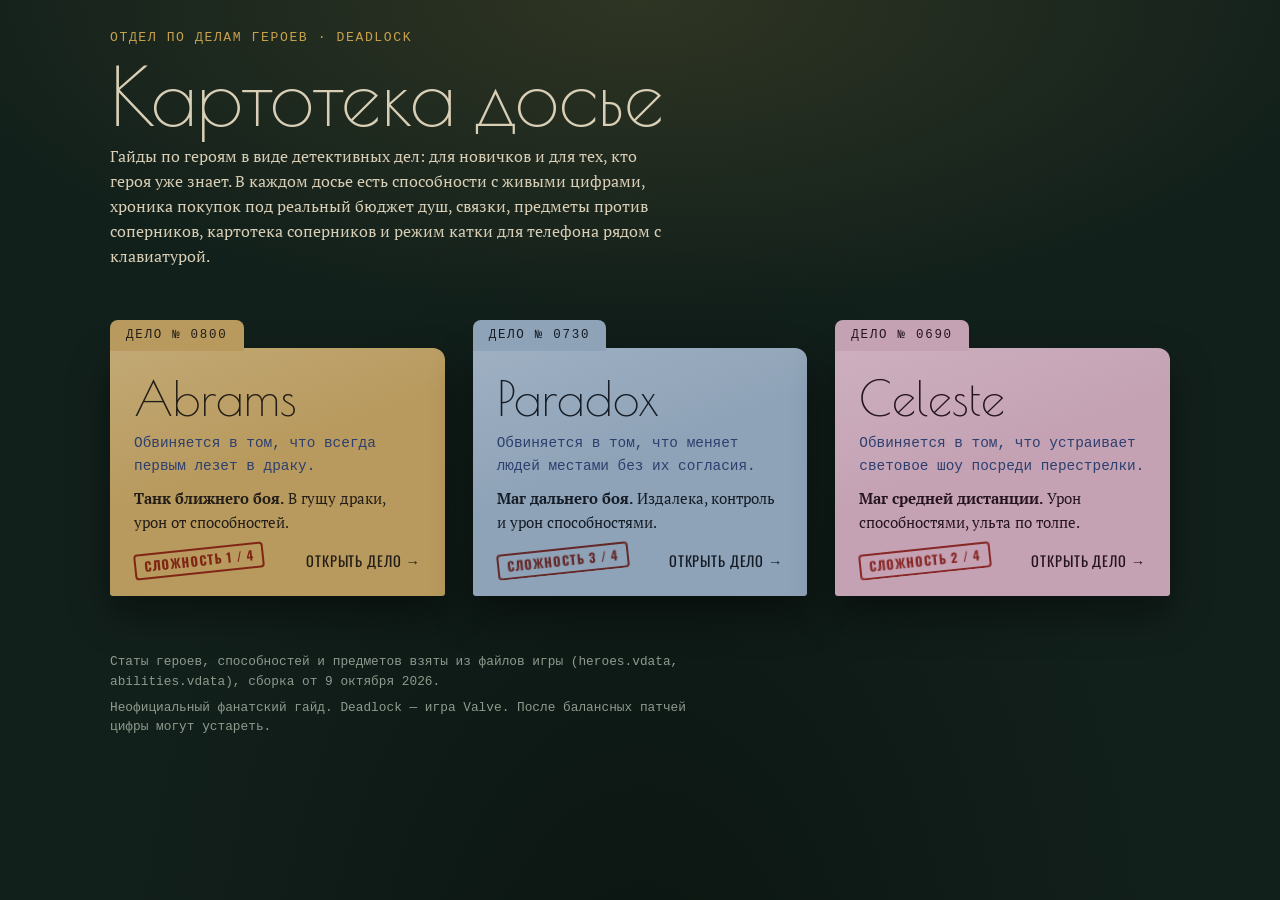
==== commit 1a4a58ba: "feat: добавить руководство-досье по Селесте" ====
--- a/index.html
+++ b/index.html
@@ -3,7 +3,7 @@
 <head>
 <meta charset="utf-8">
 <meta name="viewport" content="width=device-width, initial-scale=1, viewport-fit=cover">
-<meta name="description" content="Детективные досье-гайды по героям Deadlock для новичков: Abrams и Paradox.">
+<meta name="description" content="Детективные досье-гайды по героям Deadlock: Abrams, Paradox и Celeste.">
 <style>html{color-scheme:dark}body{margin:0}img{max-width:100%}[hidden]{display:none!important}:root{padding-top:env(safe-area-inset-top,0px);padding-bottom:env(safe-area-inset-bottom,0px)}</style>
 <title>Картотека досье Deadlock</title>
 <link rel="preconnect" href="https://fonts.googleapis.com">
@@ -16,7 +16,7 @@
   <header class="catalog-head">
     <span class="exhibit">Отдел по делам героев · Deadlock</span>
     <h1>Картотека досье</h1>
-    <p>Гайды для новичков в виде детективных дел. В каждом досье есть способности с живыми цифрами, хроника покупок под реальный бюджет душ, комбо, типичные ошибки, картотека соперников и режим катки для телефона рядом с клавиатурой.</p>
+    <p>Гайды по героям в виде детективных дел: для новичков и для тех, кто героя уже знает. В каждом досье есть способности с живыми цифрами, хроника покупок под реальный бюджет душ, связки, предметы против соперников, картотека соперников и режим катки для телефона рядом с клавиатурой.</p>
   </header>
   <div class="catalog" id="catalog"></div>
   <footer>
--- a/assets/dossier.css
+++ b/assets/dossier.css
@@ -322,17 +322,10 @@
 .k-head h2 { margin: 0; font-family: var(--font-display); font-weight: 400; font-size: 2rem; line-height: 1; }
 .k-close { font-family: var(--font-type); font-size: .85rem; background: transparent; color: var(--on-felt); border: 1px solid var(--brass-dim); padding: 5px 12px; border-radius: 3px; cursor: pointer; }
 .k-close:hover { border-color: var(--brass); color: var(--brass); }
-.k-souls { display: flex; flex-wrap: wrap; align-items: center; gap: 8px 14px; background: linear-gradient(#2a2416, #17140c); border: 1px solid var(--brass-dim); padding: 10px 14px; border-radius: 4px; }
-.k-souls .lbl { font-family: var(--font-type); font-size: .72rem; letter-spacing: .12em; text-transform: uppercase; color: var(--brass); display: block; }
-.k-souls output { font-family: var(--font-stamp); font-weight: 700; font-size: 2rem; line-height: 1; color: var(--paper); font-variant-numeric: tabular-nums; }
-.k-steps { display: flex; gap: 6px; flex-wrap: wrap; margin-left: auto; }
-.k-steps button { font-family: var(--font-stamp); font-weight: 500; font-size: 1rem; min-width: 58px; padding: 8px 6px; background: #3a311d; color: var(--paper); border: 1px solid var(--brass-dim); border-radius: 3px; cursor: pointer; font-variant-numeric: tabular-nums; }
-.k-steps button:hover { border-color: var(--brass); }
 .k-grid { display: grid; grid-template-columns: minmax(0, 1fr) minmax(0, 1fr); gap: 16px; }
 .k-card { padding: 18px 18px 16px; display: grid; gap: 6px; align-content: start; }
 .k-card::before { display: none; }
 .k-card h3 { margin: 0; font-family: var(--font-type); font-weight: 400; font-size: .72rem; letter-spacing: .12em; text-transform: uppercase; color: var(--stamp); }
-.k-big { margin: 0; font-family: var(--font-stamp); font-weight: 700; font-size: 1.5rem; line-height: 1.15; text-transform: uppercase; }
 .k-card p { margin: 0; }
 .k-small { font-family: var(--font-type); font-size: .8rem; color: var(--ink-soft); }
 .k-wide { grid-column: 1 / -1; }
@@ -365,8 +358,6 @@
   .k-grid { grid-template-columns: minmax(0, 1fr); }
   .k-combo { flex-direction: column; gap: 6px; }
   .k-combo li:not(:last-child)::after { content: none; }
-  .k-steps { margin-left: 0; width: 100%; }
-  .k-steps button { flex: 1; min-width: 0; }
   .buy { grid-template-columns: 62px minmax(0, 1fr) auto; }
   body { padding-block-end: 190px; }
 }
@@ -376,6 +367,9 @@
 .hero-paradox { --folder: #8fa3b8; --folder-ink: #141b24; --accent-time: #2c4f7c; }
 .hero-paradox .folder { background-image: linear-gradient(160deg, rgba(255,255,255,.18), transparent 40%), repeating-radial-gradient(circle at 92% 18%, transparent 0 22px, rgba(20,27,36,.07) 22px 23px); }
 .hero-paradox .hero h1 { letter-spacing: .02em; }
+.hero-celeste { --folder: #c4a2b4; --folder-ink: #251420; }
+.hero-celeste .folder { background-image: linear-gradient(160deg, rgba(255,255,255,.22), transparent 42%), repeating-conic-gradient(from 0deg at 88% 16%, rgba(37,20,32,.06) 0 6deg, transparent 6deg 18deg); }
+.hero-celeste .hero h1 { letter-spacing: .03em; }
 .warn-note { background: rgba(168,40,31,.08); border-left: 3px solid var(--stamp); padding: 8px 12px; font-size: .92rem; }
 
 
@@ -405,13 +399,6 @@
 .souls-note { display: block; font-family: var(--font-type); font-size: .66rem; color: var(--on-felt-dim); letter-spacing: .02em; }
 
 /* ---------- match mode: purchase and ability point cards ---------- */
-.k-price { font-family: var(--font-type); font-size: .86rem; color: var(--carbon); }
-.k-bar { height: 10px; background: rgba(34,29,22,.14); border-radius: 2px; overflow: hidden; margin: 2px 0; }
-.k-bar i { display: block; height: 100%; width: 0; background: var(--stamp); transition: width .2s; }
-.k-pips { display: flex; gap: 4px; margin: 2px 0; }
-.k-pips i { width: 22px; height: 12px; border: 1.5px solid var(--carbon); border-radius: 2px; }
-.k-pips i.on { background: var(--carbon); }
-@media (prefers-reduced-motion: reduce) { .k-bar i { transition: none; } }
 
 /* ---------- catalog (main page) ---------- */
 .catalog-head { display: grid; gap: 10px; padding-top: 28px; }
@@ -435,3 +422,51 @@
 .case-card .stamp { font-size: .8rem; padding: 1px 8px; border-width: 2px; }
 .case-card .open { font-family: var(--font-stamp); text-transform: uppercase; letter-spacing: .06em; font-size: .9rem; }
 @media (prefers-reduced-motion: reduce) { .case-card { transition: none; } .case-card:hover { transform: none; } }
+
+/* ---------- match mode: soul line (cardiograph strip) ---------- */
+.soulline { position: relative; background: #f4e6dc; box-shadow: 0 14px 30px rgba(0,0,0,.45); }
+.soulline::before, .soulline::after { content: ""; position: absolute; top: -10px; width: 70px; height: 22px; background: rgba(240, 232, 205, .55); box-shadow: 0 1px 2px rgba(0,0,0,.2); z-index: 2; }
+.soulline::before { left: 18px; transform: rotate(-4deg); } .soulline::after { right: 18px; transform: rotate(5deg); }
+.sl-head { display: flex; justify-content: space-between; gap: 4px 10px; flex-wrap: wrap; padding: 8px 14px 0; font-family: var(--font-type); font-size: .7rem; color: #8a3a33; letter-spacing: .06em; }
+.sl-win { position: relative; }
+.sl-scroll { overflow-x: auto; overscroll-behavior-x: contain; scrollbar-width: thin; cursor: grab; }
+.sl-scroll:focus-visible { outline: 2px solid var(--brass); outline-offset: -2px; }
+/* the recorder pen: fixed in the middle, the tape moves under it */
+.sl-pen { position: absolute; left: 50%; top: 18px; bottom: 6px; width: 0; pointer-events: none; }
+.sl-pen::before { content: ""; position: absolute; left: -1px; top: 0; bottom: 0; width: 2px; background: var(--stamp); }
+.sl-pen::after { content: ""; position: absolute; left: -6px; top: 176px; width: 12px; height: 12px; border-radius: 50%; background: var(--stamp); }
+.sl-pen i { position: absolute; left: 0; top: -14px; transform: translateX(-50%); background: var(--stamp); color: #f4e6dc; font: 700 .8rem var(--font-type); font-style: normal; padding: 1px 6px; border-radius: 2px; white-space: nowrap; font-variant-numeric: tabular-nums; }
+.sl-win::before, .sl-win::after { content: ""; position: absolute; top: 0; bottom: 0; width: 22px; pointer-events: none; z-index: 1; }
+.sl-win::before { left: 0; background: linear-gradient(90deg, #f4e6dc, rgba(244,230,220,0)); }
+.sl-win::after { right: 0; background: linear-gradient(-90deg, #f4e6dc, rgba(244,230,220,0)); }
+.sl-paper {
+  position: relative; height: 280px;
+  background-image:
+    linear-gradient(rgba(196,72,64,.38) 1px, transparent 1px), linear-gradient(90deg, rgba(196,72,64,.38) 1px, transparent 1px),
+    linear-gradient(rgba(196,72,64,.16) 1px, transparent 1px), linear-gradient(90deg, rgba(196,72,64,.16) 1px, transparent 1px);
+  background-size: 25px 25px, 25px 25px, 5px 5px, 5px 5px;
+}
+.sl-paper svg { position: absolute; inset: 0; overflow: visible; }
+.sl-item { font-family: var(--font-stamp); font-weight: 500; font-size: 11px; text-transform: uppercase; letter-spacing: .02em; cursor: pointer; }
+.sl-item:hover { text-decoration: underline; }
+.sl-up { font-family: var(--font-type); font-size: 10px; fill: #2c3f6e; }
+.sl-souls { font-family: var(--font-type); font-size: 9.5px; fill: #8a3a33; }
+.sl-pen-t { fill: #a8281f; font-weight: 700; }
+.sl-hit { fill: transparent; cursor: pointer; }
+.sl-legend { display: flex; gap: 4px 14px; flex-wrap: wrap; padding: 4px 14px 10px; font-family: var(--font-type); font-size: .68rem; color: #6b4a44; }
+.k-ctrl { background: var(--paper); color: var(--ink); padding: 14px 16px; display: grid; grid-template-columns: minmax(0, 1fr) auto; gap: 10px 18px; align-items: center; }
+.kc-main, .kc-ap { display: grid; gap: 2px; min-width: 0; align-content: start; }
+.kc-t { font-family: var(--font-type); font-size: .64rem; letter-spacing: .12em; text-transform: uppercase; color: var(--stamp); }
+.kc-item { font-family: var(--font-stamp); font-weight: 700; font-size: 1.4rem; text-transform: uppercase; line-height: 1.1; }
+.kc-desc { font-size: .92rem; color: var(--ink); }
+.kc-sub { font-family: var(--font-type); font-size: .78rem; color: var(--carbon); }
+.kc-sub b { color: var(--stamp); font-weight: 400; } .kc-sub b.ok { color: var(--vit); }
+.kc-right { display: flex; gap: 8px; align-items: flex-end; flex-wrap: wrap; justify-content: flex-end; }
+.kc-buy { font-family: var(--font-stamp); font-weight: 700; text-transform: uppercase; letter-spacing: .06em; font-size: 1.05rem; padding: 10px 20px; border: 0; border-radius: 4px; background: var(--stamp); color: var(--paper); cursor: pointer; }
+.kc-buy:hover { background: #c23a2f; }
+.kc-undo { font-family: var(--font-type); font-size: .9rem; padding: 10px 12px; border: 1.5px solid var(--ink-soft); background: transparent; color: var(--ink); border-radius: 4px; cursor: pointer; }
+.kc-buy:disabled, .kc-undo:disabled { opacity: .4; cursor: default; }
+.kc-ap { grid-column: 1 / -1; border-top: 1px dashed rgba(34,29,22,.3); padding-top: 10px; }
+.kc-ap b { font-family: var(--font-stamp); font-weight: 700; text-transform: uppercase; font-size: 1.05rem; }
+.kc-when { font-family: var(--font-type); font-size: .76rem; color: var(--carbon); }
+@media (max-width: 560px) { .k-ctrl { grid-template-columns: minmax(0, 1fr); } .kc-right { order: -1; justify-content: flex-start; } .kc-buy { flex: 1; } }
